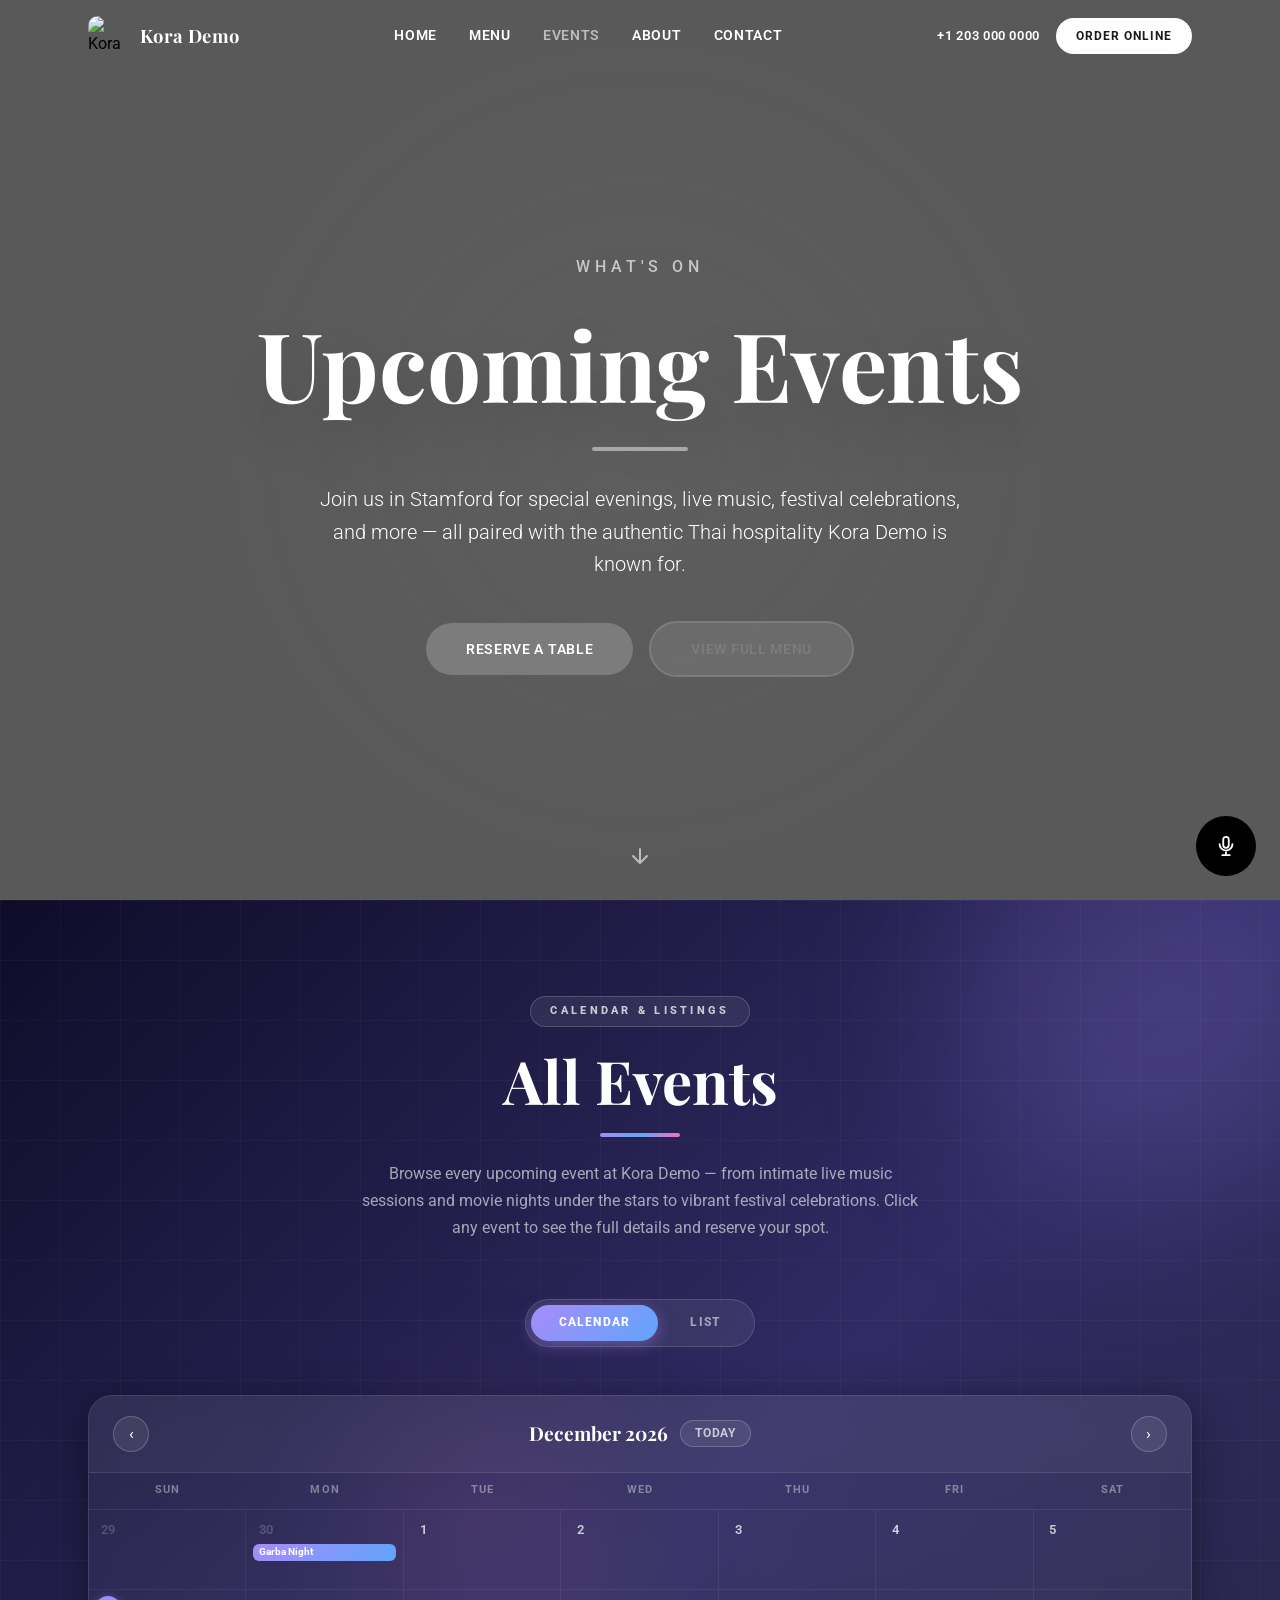
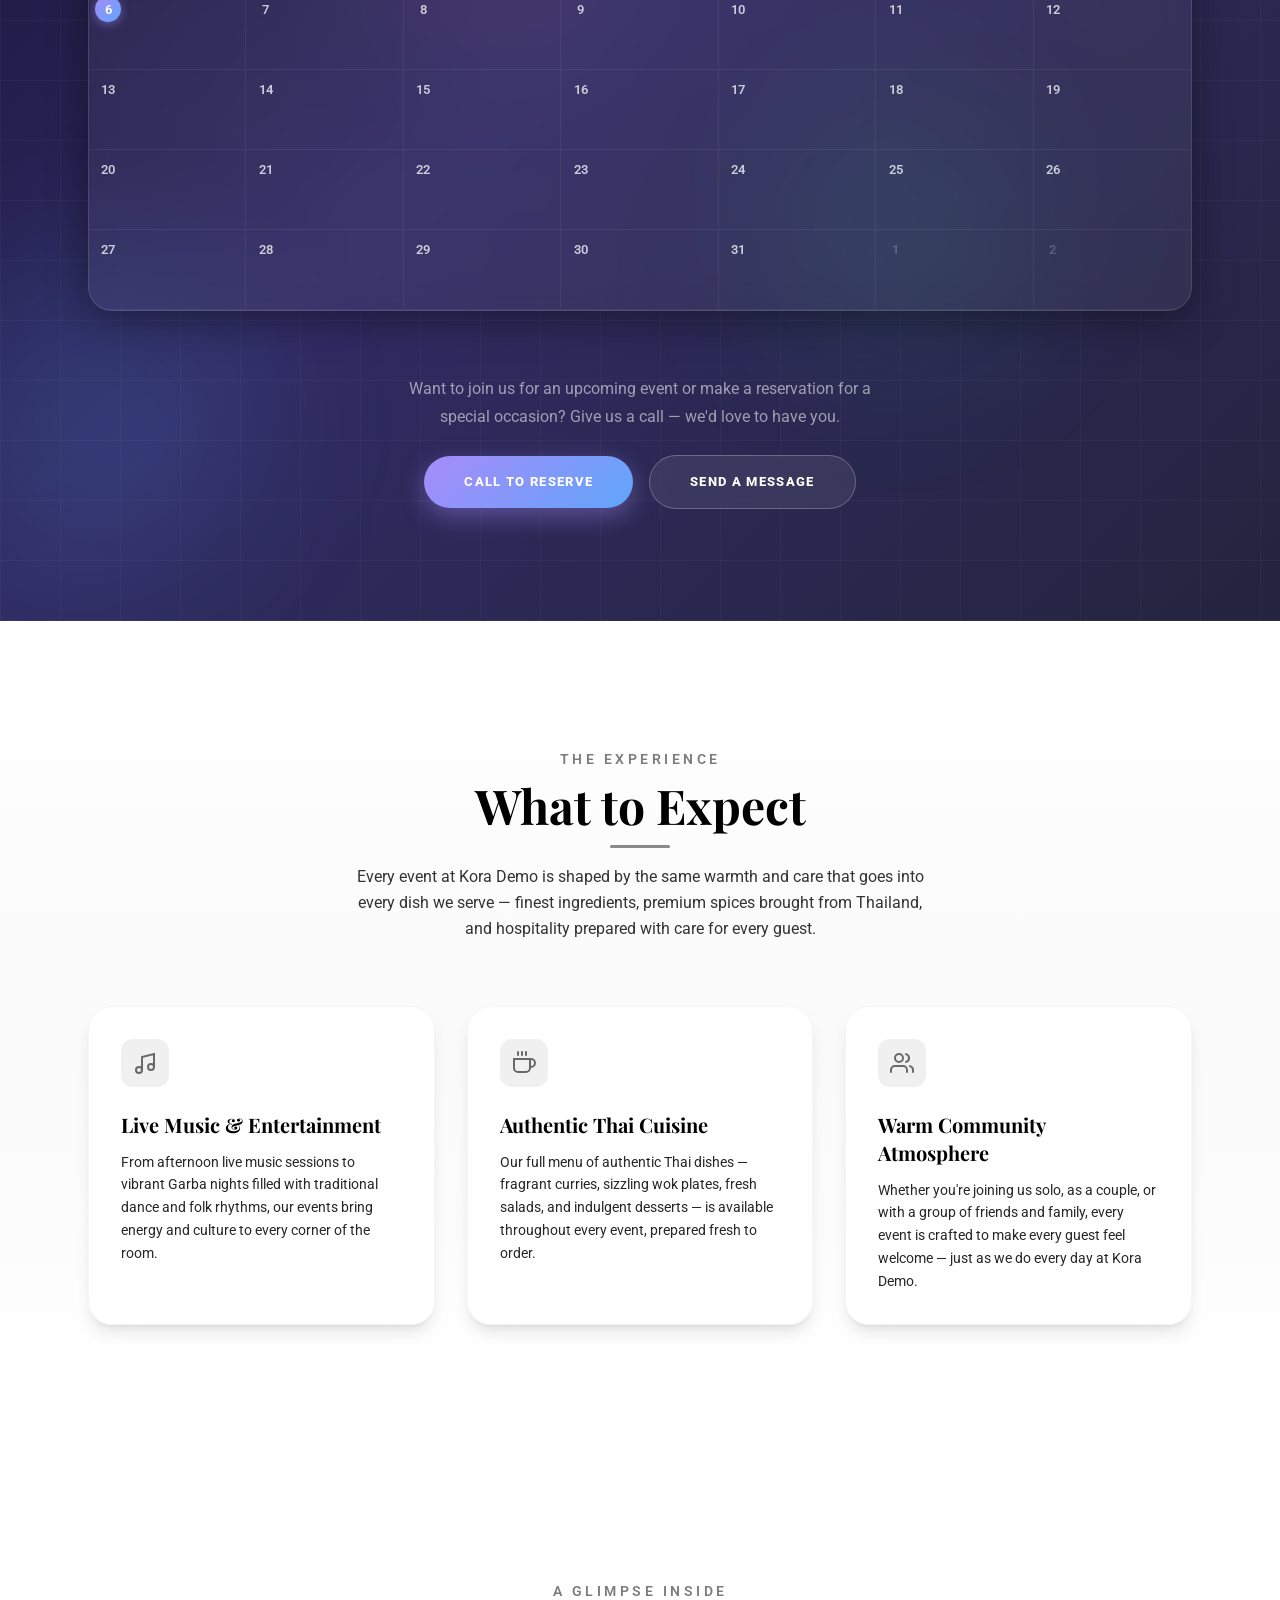
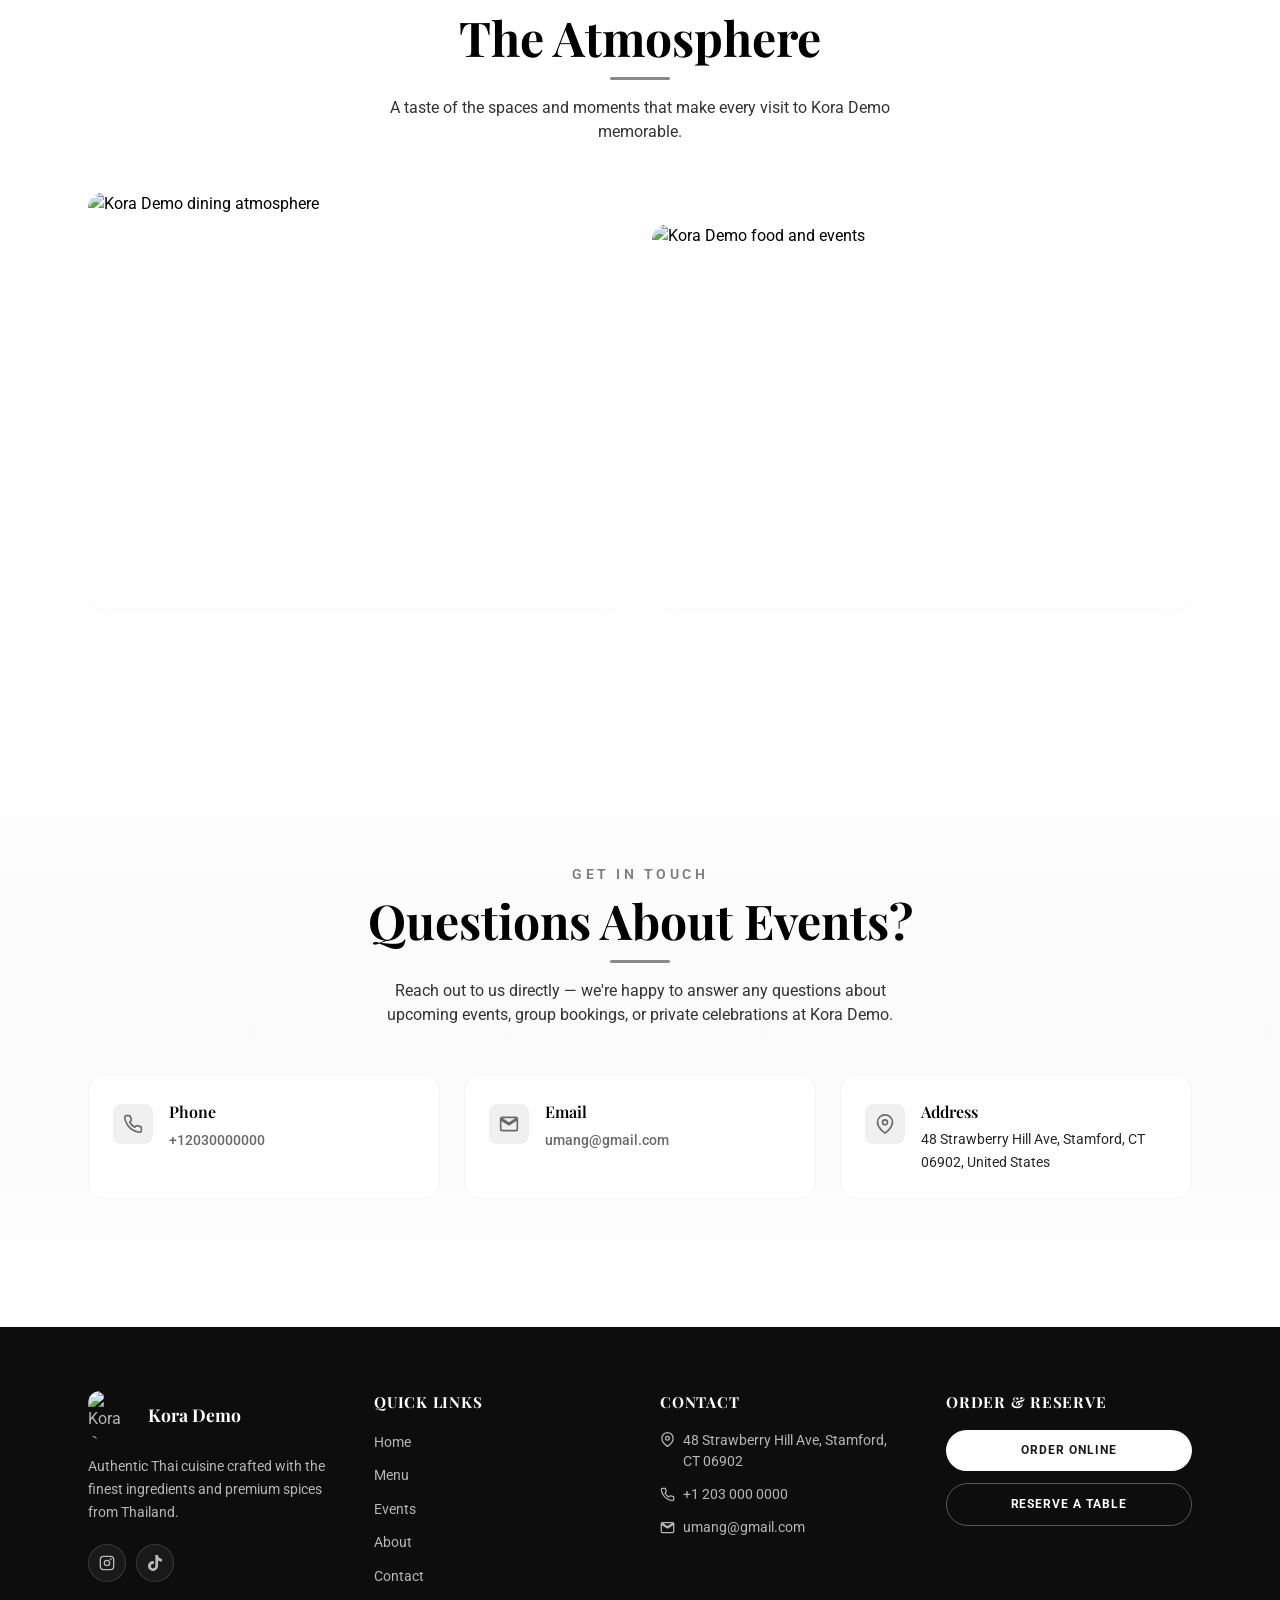
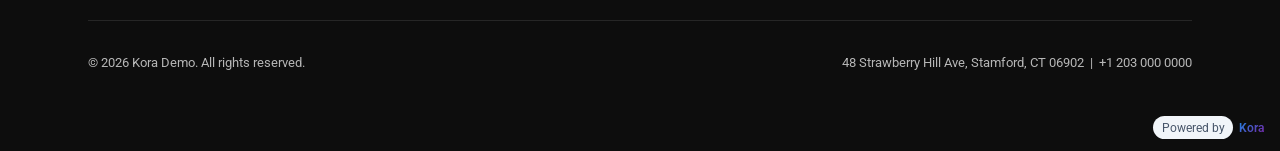
==== events.html @ 2bf92580 "manual: restore site to its original design (undo website-update test scenario)" ====
<!DOCTYPE html>

<html lang="en">
<head>
<!-- KORA_TRACKING_GTM_HEAD_START -->
<!-- Google Tag Manager -->
<script>(function(w,d,s,l,i){w[l]=w[l]||[];w[l].push({'gtm.start':
new Date().getTime(),event:'gtm.js'});var f=d.getElementsByTagName(s)[0],
j=d.createElement(s),dl=l!='dataLayer'?'&l='+l:'';j.async=true;j.src=
'https://www.googletagmanager.com/gtm.js?id='+i+dl;f.parentNode.insertBefore(j,f);
})(window,document,'script','dataLayer','GTM-MJQBHSQM');</script>
<!-- End Google Tag Manager -->
<!-- KORA_TRACKING_GTM_HEAD_END -->

<meta charset="utf-8"/>
<meta content="width=device-width, initial-scale=1.0" name="viewport"/>
<title>Events at Kora Demo – Thai Restaurant in Stamford, CT</title>
<meta content="See what's happening at Kora Demo in Stamford, CT. From special dinners to seasonal celebrations, find upcoming events and reserve your spot today." name="description"/>
<meta content="Kora Demo" name="author"/>
<!-- Open Graph -->
<meta content="Events at Kora Demo – Thai Restaurant in Stamford, CT" property="og:title"/>
<meta content="See what's happening at Kora Demo in Stamford, CT. From special dinners to seasonal celebrations, find upcoming events and reserve your spot today." property="og:description"/>
<meta content="website" property="og:type"/>
<meta content="https://korademo.com/events" property="og:url"/>
<meta content="Kora Demo" property="og:site_name"/>
<meta content="https://quseprdus1.blob.core.windows.net/kora-business-images/social-media/afaa6855-dc8b-4284-a459-9c753c8fd451/medialibrary/1781674810_rbpnce.jpg" property="og:image"/>
<meta content="Kora Demo logo" property="og:image:alt"/>
<!-- Twitter Card -->
<meta content="summary_large_image" name="twitter:card"/>
<meta content="Events at Kora Demo – Thai Restaurant in Stamford, CT" name="twitter:title"/>
<meta content="See what's happening at Kora Demo in Stamford, CT. From special dinners to seasonal celebrations, find upcoming events and reserve your spot today." name="twitter:description"/>
<meta content="https://quseprdus1.blob.core.windows.net/kora-business-images/social-media/afaa6855-dc8b-4284-a459-9c753c8fd451/medialibrary/1781674810_rbpnce.jpg" name="twitter:image"/>
<!-- Favicon -->
<link href="https://quseprdus1.blob.core.windows.net/kora-business-images/social-media/afaa6855-dc8b-4284-a459-9c753c8fd451/medialibrary/1781674810_rbpnce.jpg" rel="icon" type="image/png"/>
<link href="https://quseprdus1.blob.core.windows.net/kora-business-images/social-media/afaa6855-dc8b-4284-a459-9c753c8fd451/medialibrary/1781674810_rbpnce.jpg" rel="shortcut icon" type="image/png"/>
<link href="https://quseprdus1.blob.core.windows.net/kora-business-images/social-media/afaa6855-dc8b-4284-a459-9c753c8fd451/medialibrary/1781674810_rbpnce.jpg" rel="apple-touch-icon"/>
<!-- Canonical -->
<link href="https://korademo.com/events" rel="canonical"/>
<!-- Hero image preload -->
<link as="image" href="https://quseprdus1.blob.core.windows.net/kora-business-images/user-media/afaa6855-dc8b-4284-a459-9c753c8fd451/de8c94d8-887e-4625-825f-ec262dbc28df/1778595086_i97ah0.webp" rel="preload"/>
<!-- JSON-LD Structured Data -->
<script type="application/ld+json">{
  "@context": "https://schema.org",
  "@type": "ItemList",
  "name": "Upcoming Events at Kora Demo",
  "description": "Special dinners, seasonal celebrations, live music, and more at Kora Demo in Stamford, CT.",
  "url": "https://korademo.com/events",
  "about": {
    "@id": "https://korademo.com/events"
  },
  "itemListElement": [
    {
      "@type": "ListItem",
      "position": 1,
      "item": {
        "@type": "Event",
        "name": "Live Music at Kora Demo",
        "description": "Enjoy an afternoon of live music at Kora Demo. Relax and unwind with great tunes in a vibrant atmosphere.",
        "startDate": "2026-04-14T14:30:00+00:00",
        "location": {
          "@type": "Place",
          "name": "Max Downtown",
          "address": {
            "@type": "PostalAddress",
            "addressLocality": "Stamford",
            "addressRegion": "CT"
          }
        },
        "organizer": {
          "@id": "https://korademo.com/events"
        }
      }
    },
    {
      "@type": "ListItem",
      "position": 2,
      "item": {
        "@type": "Event",
        "name": "Garba Night",
        "description": "Join us for an unforgettable Garba Night at Gift City — a vibrant festival celebration open to everyone, full of energy, color, and joy.",
        "startDate": "2026-11-30T17:30:00+00:00",
        "location": {
          "@type": "Place",
          "name": "Gift City"
        },
        "organizer": {
          "@id": "https://korademo.com/events"
        }
      }
    },
    {
      "@type": "ListItem",
      "position": 3,
      "item": {
        "@type": "Event",
        "name": "Kora's Outdoor Movie Night: An Odyssey Screening",
        "description": "Join us for an enchanting evening under the stars with a special screening of 'Odyssey'. Savor authentic Thai cuisine from our full menu while you enjoy the film on our patio.",
        "startDate": "2026-07-24T17:00:00+00:00",
        "location": {
          "@type": "Place",
          "name": "Stamford, CT"
        },
        "organizer": {
          "@id": "https://korademo.com/events"
        }
      }
    },
    {
      "@type": "ListItem",
      "position": 4,
      "item": {
        "@type": "Event",
        "name": "Live Garba Night at Kora",
        "description": "Join us for an unforgettable evening of vibrant music and traditional Garba dance. Experience the festive energy right here in Stamford, brought to you with the warm hospitality of Kora.",
        "startDate": "2026-07-25T16:30:00+00:00",
        "location": {
          "@type": "Place",
          "name": "Connecticut"
        },
        "organizer": {
          "@id": "https://korademo.com/events"
        }
      }
    }
  ]
}</script>
<!-- Stylesheets -->
<link href="assets/styles.css" rel="stylesheet"/>
<link href="assets/kora-voice/voice-widget.css" rel="stylesheet"/>
<!-- Scripts -->
<script>
window.KORA_CONFIG = {
  businessId: "afaa6855-dc8b-4284-a459-9c753c8fd451",
  apiBaseUrl: "https://kora-agent.grubtok.com",
  recaptchaSiteKey: "6LcsdJYsAAAAAAur-h7cYlZuGJTmijNHmOi5kFH7",
  features: {
    voice: {
      enabled: true,
      provider: "xai"
    }
  }
};
</script>
<link href="assets/kora-voice/voice-widget.css" rel="stylesheet"/>
<script>
window.KORA_CONFIG = window.KORA_CONFIG || {};
window.KORA_CONFIG.apiBaseUrl = "https://kora-agent.grubtok.com";
window.KORA_CONFIG.features = window.KORA_CONFIG.features || {};
window.KORA_CONFIG.features.voice = window.KORA_CONFIG.features.voice || {};
window.KORA_CONFIG.features.voice.enabled = true;
window.KORA_CONFIG.features.voice.provider = "xai";
</script>
<!-- KORA_GOOGLE_FONTS_START -->
<link rel="preconnect" href="https://fonts.googleapis.com">
<link rel="preconnect" href="https://fonts.gstatic.com" crossorigin>
<link rel="preload" as="style" href="https://fonts.googleapis.com/css2?family=Playfair+Display:wght@400;600;700&amp;family=Roboto:wght@400;600;700&amp;display=swap" onload="this.onload=null;this.rel='stylesheet'">
<noscript><link rel="stylesheet" href="https://fonts.googleapis.com/css2?family=Playfair+Display:wght@400;600;700&amp;family=Roboto:wght@400;600;700&amp;display=swap"></noscript>
<!-- KORA_GOOGLE_FONTS_END -->
<link href="assets/kora-voice/voice-widget.css" rel="stylesheet"/>
</head>
<body>
<!-- KORA_TRACKING_GTM_BODY_START -->
<!-- Google Tag Manager (noscript) -->
<noscript><iframe src="https://www.googletagmanager.com/ns.html?id=GTM-MJQBHSQM"
height="0" width="0" style="display:none;visibility:hidden"></iframe></noscript>
<!-- End Google Tag Manager (noscript) -->
<!-- KORA_TRACKING_GTM_BODY_END -->

<div id="site-header"></div>
<div class="antialiased">
<!-- ========== PAGE HERO ========== -->
<section class="relative min-h-[100vh] flex items-center justify-center text-center text-white overflow-hidden" id="top">
<div class="absolute inset-0 z-0">
<img alt="Events at Kora Demo" class="hero-bg absolute inset-0 w-full h-full object-cover ken-burns" decoding="async" fetchpriority="high" height="1280" id="heroImg" loading="eager" src="https://quseprdus1.blob.core.windows.net/kora-business-images/user-media/afaa6855-dc8b-4284-a459-9c753c8fd451/de8c94d8-887e-4625-825f-ec262dbc28df/1778595086_i97ah0.webp" width="1920"/>
</div>
<div class="hero-overlay absolute inset-0 z-[1]"></div>
<div class="hero-glow absolute inset-0 z-[1] opacity-30"></div>
<!-- Floating decorative elements -->
<div class="deco-circle w-96 h-96 -top-48 -right-48 opacity-20 float-particle"></div>
<div class="deco-circle w-64 h-64 -bottom-32 -left-32 opacity-15 float-particle"></div>
<div class="deco-circle w-48 h-48 top-1/3 right-1/4 opacity-10 float-particle"></div>
<div class="relative z-10 container mx-auto px-6 md:px-12 max-w-4xl pt-24 pb-16">
<div class="reveal">
<p class="text-brand-300 text-sm md:text-base font-medium tracking-[0.3em] uppercase mb-6">What's On</p>
</div>
<h1 class="reveal reveal-delay-150 font-display text-6xl md:text-8xl font-bold drop-shadow-2xl mb-6 leading-tight">
  Upcoming Events
</h1>
<div class="reveal reveal-delay-250 w-24 h-1 bg-brand-400 mx-auto mb-8 rounded-full"></div>
<p class="reveal reveal-delay-350 text-lg md:text-xl opacity-90 max-w-2xl mx-auto leading-relaxed font-light mb-10">
  Join us in Stamford for special evenings, live music, festival celebrations, and more — all paired with the authentic Thai hospitality Kora Demo is known for.
</p>
<div class="reveal reveal-delay-500 flex flex-col sm:flex-row items-center justify-center gap-4">
<a class="btn-primary px-10 py-4 rounded-full text-sm font-semibold uppercase tracking-wider pulse-cta" href="tel:+12030000000">
<span>Reserve a Table</span>
</a>
<a class="btn-outline px-10 py-4 rounded-full text-sm font-semibold uppercase tracking-wider bg-white/10 backdrop-blur-sm border-white/40 text-white hover:bg-white hover:text-brand-800 hover:border-white" href="menu.html">
<span>View Full Menu</span>
</a>
</div>
</div>
<div class="absolute bottom-8 left-1/2 -translate-x-1/2 z-10 animate-bounce">
<svg class="opacity-60" fill="none" height="24" stroke="white" stroke-linecap="round" stroke-width="2" viewbox="0 0 24 24" width="24">
<path d="M12 5v14M5 12l7 7 7-7"></path>
</svg>
</div>
</section>
<!-- ========== EVENTS MAIN SECTION ========== -->
<section class="relative overflow-hidden" id="events" style="background: linear-gradient(135deg, #0f0c29 0%, #302b63 50%, #24243e 100%); padding: 6rem 0 7rem;">
<!-- Animated floating orbs -->
<div class="evt-orb evt-orb-1"></div>
<div class="evt-orb evt-orb-2"></div>
<div class="evt-orb evt-orb-3"></div>
<div class="evt-orb evt-orb-4"></div>
<!-- Subtle grid overlay -->
<div style="position:absolute;inset:0;background-image:linear-gradient(rgba(255,255,255,0.03) 1px,transparent 1px),linear-gradient(90deg,rgba(255,255,255,0.03) 1px,transparent 1px);background-size:60px 60px;pointer-events:none;z-index:0;"></div>
<div class="container mx-auto px-6 max-w-6xl relative" style="z-index:2;">
<div class="text-center mb-14 reveal">
<span style="display:inline-block;background:rgba(255,255,255,0.08);border:1px solid rgba(255,255,255,0.18);color:rgba(255,255,255,0.75);font-size:0.68rem;font-weight:800;letter-spacing:0.3em;text-transform:uppercase;padding:0.4rem 1.2rem;border-radius:999px;margin-bottom:1.25rem;backdrop-filter:blur(8px);">Calendar &amp; Listings</span>
<h2 class="font-display text-4xl md:text-6xl font-bold text-white mb-5" style="line-height:1.1;">All Events</h2>
<!-- Vibrant gradient underline accent -->
<div style="width:80px;height:4px;background:linear-gradient(90deg,#a78bfa,#60a5fa,#f472b6);border-radius:999px;margin:0 auto 1.5rem;"></div>
<p style="color:rgba(255,255,255,0.6);max-width:560px;margin:0 auto;line-height:1.75;font-size:0.97rem;">Browse every upcoming event at Kora Demo — from intimate live music sessions and movie nights under the stars to vibrant festival celebrations. Click any event to see the full details and reserve your spot.</p>
</div>
<!-- View Toggle -->
<div class="flex justify-center mb-12 reveal">
<div style="display:inline-flex;background:rgba(255,255,255,0.07);border:1px solid rgba(255,255,255,0.14);border-radius:999px;padding:5px;gap:4px;backdrop-filter:blur(12px);">
<button id="evtCalBtn" onclick="evtShowView('calendar')" style="padding:0.55rem 1.75rem;border-radius:999px;border:none;font-size:0.78rem;font-weight:800;letter-spacing:0.1em;text-transform:uppercase;cursor:pointer;background:linear-gradient(135deg,#a78bfa,#60a5fa);color:#fff;transition:all 0.3s;box-shadow:0 4px 16px rgba(167,139,250,0.4);">Calendar</button>
<button id="evtListBtn" onclick="evtShowView('list')" style="padding:0.55rem 1.75rem;border-radius:999px;border:none;font-size:0.78rem;font-weight:800;letter-spacing:0.1em;text-transform:uppercase;cursor:pointer;background:transparent;color:rgba(255,255,255,0.55);transition:all 0.3s;">List</button>
</div>
</div>
<!-- Calendar View -->
<div class="reveal" id="evtCalendarView">
<div style="background:rgba(255,255,255,0.05);border:1px solid rgba(255,255,255,0.12);border-radius:24px;overflow:hidden;box-shadow:0 8px 40px rgba(0,0,0,0.4);backdrop-filter:blur(12px);">
<!-- Calendar Header -->
<div style="display:flex;align-items:center;justify-content:space-between;padding:1.25rem 1.5rem;border-bottom:1px solid rgba(255,255,255,0.1);background:rgba(255,255,255,0.04);">
<button onclick="evtCalPrev()" onmouseout="this.style.background='rgba(255,255,255,0.08)'" onmouseover="this.style.background='rgba(255,255,255,0.15)'" style="width:36px;height:36px;border-radius:50%;border:1px solid rgba(255,255,255,0.2);background:rgba(255,255,255,0.08);cursor:pointer;display:flex;align-items:center;justify-content:center;font-size:1rem;color:#fff;transition:all 0.2s;">‹</button>
<div style="display:flex;align-items:center;gap:0.75rem;">
<span id="evtCalMonthLabel" style="font-family:'Playfair Display',serif;font-size:1.2rem;font-weight:700;color:#fff;"></span>
<button onclick="evtCalToday()" onmouseout="this.style.background='rgba(255,255,255,0.08)'" onmouseover="this.style.background='rgba(255,255,255,0.15)'" style="padding:0.25rem 0.85rem;border-radius:999px;border:1px solid rgba(255,255,255,0.2);background:rgba(255,255,255,0.08);font-size:0.72rem;font-weight:700;letter-spacing:0.08em;text-transform:uppercase;cursor:pointer;color:rgba(255,255,255,0.7);transition:all 0.2s;">Today</button>
</div>
<button onclick="evtCalNext()" onmouseout="this.style.background='rgba(255,255,255,0.08)'" onmouseover="this.style.background='rgba(255,255,255,0.15)'" style="width:36px;height:36px;border-radius:50%;border:1px solid rgba(255,255,255,0.2);background:rgba(255,255,255,0.08);cursor:pointer;display:flex;align-items:center;justify-content:center;font-size:1rem;color:#fff;transition:all 0.2s;">›</button>
</div>
<!-- Day headers -->
<div style="display:grid;grid-template-columns:repeat(7,1fr);border-bottom:1px solid rgba(255,255,255,0.08);">
<div style="text-align:center;padding:0.6rem 0;font-size:0.7rem;font-weight:700;letter-spacing:0.1em;text-transform:uppercase;color:rgba(255,255,255,0.4);">Sun</div>
<div style="text-align:center;padding:0.6rem 0;font-size:0.7rem;font-weight:700;letter-spacing:0.1em;text-transform:uppercase;color:rgba(255,255,255,0.4);">Mon</div>
<div style="text-align:center;padding:0.6rem 0;font-size:0.7rem;font-weight:700;letter-spacing:0.1em;text-transform:uppercase;color:rgba(255,255,255,0.4);">Tue</div>
<div style="text-align:center;padding:0.6rem 0;font-size:0.7rem;font-weight:700;letter-spacing:0.1em;text-transform:uppercase;color:rgba(255,255,255,0.4);">Wed</div>
<div style="text-align:center;padding:0.6rem 0;font-size:0.7rem;font-weight:700;letter-spacing:0.1em;text-transform:uppercase;color:rgba(255,255,255,0.4);">Thu</div>
<div style="text-align:center;padding:0.6rem 0;font-size:0.7rem;font-weight:700;letter-spacing:0.1em;text-transform:uppercase;color:rgba(255,255,255,0.4);">Fri</div>
<div style="text-align:center;padding:0.6rem 0;font-size:0.7rem;font-weight:700;letter-spacing:0.1em;text-transform:uppercase;color:rgba(255,255,255,0.4);">Sat</div>
</div>
<!-- Calendar Grid -->
<div id="evtCalGrid" style="display:grid;grid-template-columns:repeat(7,1fr);"></div>
</div>
</div>
<!-- List View -->
<div id="evtListView" style="display:none;">
<div class="grid md:grid-cols-2 gap-6 stagger-children" id="evtListContainer"></div>
</div>
<!-- CTA after events -->
<div class="text-center mt-16 reveal">
<p style="color:rgba(255,255,255,0.55);margin-bottom:1.5rem;max-width:480px;margin-left:auto;margin-right:auto;line-height:1.75;">Want to join us for an upcoming event or make a reservation for a special occasion? Give us a call — we'd love to have you.</p>
<div class="flex flex-col sm:flex-row items-center justify-center gap-4">
<a href="tel:+12030000000" onmouseout="this.style.transform='';this.style.boxShadow='0 8px 24px rgba(167,139,250,0.4)';" onmouseover="this.style.transform='translateY(-3px)';this.style.boxShadow='0 14px 32px rgba(167,139,250,0.55)';" style="display:inline-flex;align-items:center;justify-content:center;padding:1rem 2.5rem;border-radius:999px;background:linear-gradient(135deg,#a78bfa,#60a5fa);color:#fff;font-size:0.82rem;font-weight:800;letter-spacing:0.1em;text-transform:uppercase;text-decoration:none;box-shadow:0 8px 24px rgba(167,139,250,0.4);transition:transform 0.2s,box-shadow 0.2s;">
<span>Call to Reserve</span>
</a>
<a href="index.html#contact" onmouseout="this.style.background='rgba(255,255,255,0.08)';this.style.borderColor='rgba(255,255,255,0.25)';" onmouseover="this.style.background='rgba(255,255,255,0.15)';this.style.borderColor='rgba(255,255,255,0.4)';" style="display:inline-flex;align-items:center;justify-content:center;padding:1rem 2.5rem;border-radius:999px;background:rgba(255,255,255,0.08);border:1px solid rgba(255,255,255,0.25);color:#fff;font-size:0.82rem;font-weight:800;letter-spacing:0.1em;text-transform:uppercase;text-decoration:none;backdrop-filter:blur(8px);transition:background 0.2s,border-color 0.2s;">
<span>Send a Message</span>
</a>
</div>
</div>
</div>
</section>
<!-- ========== EVENT DETAIL MODAL ========== -->
<div id="evtModal" onclick="if(event.target===this)evtCloseModal()"></div>
<!-- ========== WHAT TO EXPECT SECTION ========== -->
<section class="py-24 md:py-32 section-bg-alt relative overflow-hidden">
<div class="container mx-auto px-6 max-w-6xl">
<div class="text-center mb-16 reveal">
<p class="text-brand-600 text-sm font-semibold tracking-[0.25em] uppercase mb-3">The Experience</p>
<h2 class="font-display text-4xl md:text-5xl font-bold text-ink-900 mb-4">What to Expect</h2>
<div class="section-divider mx-auto"></div>
<p class="text-ink-500 mt-4 max-w-xl mx-auto leading-relaxed">Every event at Kora Demo is shaped by the same warmth and care that goes into every dish we serve — finest ingredients, premium spices brought from Thailand, and hospitality prepared with care for every guest.</p>
</div>
<div class="grid md:grid-cols-3 gap-8 stagger-children">
<div class="glass-card rounded-3xl p-8 shadow-lg reveal-scale">
<div class="w-12 h-12 bg-brand-100 rounded-xl flex items-center justify-center text-brand-700 mb-6">
<svg fill="none" height="24" stroke="currentColor" stroke-linecap="round" stroke-width="2" viewbox="0 0 24 24" width="24">
<path d="M9 19V6l12-3v13"></path>
<circle cx="6" cy="19" r="3"></circle>
<circle cx="18" cy="16" r="3"></circle>
</svg>
</div>
<h3 class="font-display text-xl font-bold text-ink-900 mb-3">Live Music &amp; Entertainment</h3>
<p class="text-ink-600 leading-relaxed text-sm">From afternoon live music sessions to vibrant Garba nights filled with traditional dance and folk rhythms, our events bring energy and culture to every corner of the room.</p>
</div>
<div class="glass-card rounded-3xl p-8 shadow-lg reveal-scale">
<div class="w-12 h-12 bg-brand-100 rounded-xl flex items-center justify-center text-brand-700 mb-6">
<svg fill="none" height="24" stroke="currentColor" stroke-linecap="round" stroke-width="2" viewbox="0 0 24 24" width="24">
<path d="M18 8h1a4 4 0 0 1 0 8h-1"></path>
<path d="M2 8h16v9a4 4 0 0 1-4 4H6a4 4 0 0 1-4-4V8z"></path>
<line x1="6" x2="6" y1="1" y2="4"></line>
<line x1="10" x2="10" y1="1" y2="4"></line>
<line x1="14" x2="14" y1="1" y2="4"></line>
</svg>
</div>
<h3 class="font-display text-xl font-bold text-ink-900 mb-3">Authentic Thai Cuisine</h3>
<p class="text-ink-600 leading-relaxed text-sm">Our full menu of authentic Thai dishes — fragrant curries, sizzling wok plates, fresh salads, and indulgent desserts — is available throughout every event, prepared fresh to order.</p>
</div>
<div class="glass-card rounded-3xl p-8 shadow-lg reveal-scale">
<div class="w-12 h-12 bg-brand-100 rounded-xl flex items-center justify-center text-brand-700 mb-6">
<svg fill="none" height="24" stroke="currentColor" stroke-linecap="round" stroke-width="2" viewbox="0 0 24 24" width="24">
<path d="M17 21v-2a4 4 0 0 0-4-4H5a4 4 0 0 0-4 4v2"></path>
<circle cx="9" cy="7" r="4"></circle>
<path d="M23 21v-2a4 4 0 0 0-3-3.87"></path>
<path d="M16 3.13a4 4 0 0 1 0 7.75"></path>
</svg>
</div>
<h3 class="font-display text-xl font-bold text-ink-900 mb-3">Warm Community Atmosphere</h3>
<p class="text-ink-600 leading-relaxed text-sm">Whether you're joining us solo, as a couple, or with a group of friends and family, every event is crafted to make every guest feel welcome — just as we do every day at Kora Demo.</p>
</div>
</div>
</div>
</section>
<!-- ========== GALLERY TEASER ========== -->
<section class="py-24 md:py-32 bg-white relative overflow-hidden">
<div class="deco-circle w-[300px] h-[300px] -bottom-40 -right-40 opacity-20"></div>
<div class="container mx-auto px-6 max-w-6xl relative z-10">
<div class="text-center mb-12 reveal">
<p class="text-brand-600 text-sm font-semibold tracking-[0.25em] uppercase mb-3">A Glimpse Inside</p>
<h2 class="font-display text-4xl md:text-5xl font-bold text-ink-900 mb-4">The Atmosphere</h2>
<div class="section-divider mx-auto"></div>
<p class="text-ink-500 mt-4 max-w-lg mx-auto">A taste of the spaces and moments that make every visit to Kora Demo memorable.</p>
</div>
<div class="grid grid-cols-2 md:grid-cols-2 gap-4 md:gap-6 stagger-children">
<div class="img-overlay rounded-2xl overflow-hidden shadow-lg shadow-warm-200/30">
<img alt="Kora Demo dining atmosphere" class="gallery-img w-full h-64 md:h-96 object-cover" height="384" loading="lazy" src="https://quseprdus1.blob.core.windows.net/kora-business-images/user-media/afaa6855-dc8b-4284-a459-9c753c8fd451/ff96a28a-1959-4f54-b66e-fd4184809a26/1784286049_bni5mt.jpg" width="600"/>
</div>
<div class="img-overlay rounded-2xl overflow-hidden shadow-lg shadow-warm-200/30 md:mt-8">
<img alt="Kora Demo food and events" class="gallery-img w-full h-64 md:h-96 object-cover" height="384" loading="lazy" src="https://quseprdus1.blob.core.windows.net/kora-business-images/generated/afaa6855-dc8b-4284-a459-9c753c8fd451/instagram_1784210774_355f8603_0.jpg" width="600"/>
</div>
</div>
</div>
</section>
<!-- ========== CONTACT STRIP ========== -->
<section class="py-24 md:py-32 section-bg-alt relative" id="contact-strip">
<div class="container mx-auto px-6 max-w-6xl">
<div class="text-center mb-12 reveal">
<p class="text-brand-600 text-sm font-semibold tracking-[0.25em] uppercase mb-3">Get in Touch</p>
<h2 class="font-display text-4xl md:text-5xl font-bold text-ink-900 mb-4">Questions About Events?</h2>
<div class="section-divider mx-auto"></div>
<p class="text-ink-500 mt-4 max-w-lg mx-auto">Reach out to us directly — we're happy to answer any questions about upcoming events, group bookings, or private celebrations at Kora Demo.</p>
</div>
<div class="grid md:grid-cols-3 gap-6 stagger-children">
<div class="glass-card rounded-2xl p-6 reveal-scale">
<div class="flex items-start gap-4">
<div class="w-10 h-10 bg-brand-100 rounded-lg flex items-center justify-center text-brand-700 flex-shrink-0 mt-1">
<svg fill="none" height="20" stroke="currentColor" stroke-width="2" viewbox="0 0 24 24" width="20">
<path d="M22 16.92v3a2 2 0 0 1-2.18 2 19.79 19.79 0 0 1-8.63-3.07 19.5 19.5 0 0 1-6-6 19.79 19.79 0 0 1-3.07-8.67A2 2 0 0 1 4.11 2h3a2 2 0 0 1 2 1.72 12.84 12.84 0 0 0 .7 2.81 2 2 0 0 1-.45 2.11L8.09 9.91a16 16 0 0 0 6 6l1.27-1.27a2 2 0 0 1 2.11-.45 12.84 12.84 0 0 0 2.81.7A2 2 0 0 1 22 16.92z"></path>
</svg>
</div>
<div>
<h4 class="font-semibold text-ink-900 mb-1">Phone</h4>
<a class="text-brand-700 font-medium hover:text-brand-800 transition-colors text-sm" href="tel:+12030000000">+12030000000</a>
</div>
</div>
</div>
<div class="glass-card rounded-2xl p-6 reveal-scale">
<div class="flex items-start gap-4">
<div class="w-10 h-10 bg-brand-100 rounded-lg flex items-center justify-center text-brand-700 flex-shrink-0 mt-1">
<svg fill="none" height="20" stroke="currentColor" stroke-width="2" viewbox="0 0 24 24" width="20">
<path d="M20 4H4c-1.1 0-2 .9-2 2v12c0 1.1.9 2 2 2h16c1.1 0 2-.9 2-2V6c0-1.1-.9-2-2-2zm0 4l-8 5-8-5V6l8 5 8-5v2z"></path>
</svg>
</div>
<div>
<h4 class="font-semibold text-ink-900 mb-1">Email</h4>
<a class="text-brand-700 font-medium hover:text-brand-800 transition-colors text-sm" href="mailto:umang@gmail.com">umang@gmail.com</a>
</div>
</div>
</div>
<div class="glass-card rounded-2xl p-6 reveal-scale">
<div class="flex items-start gap-4">
<div class="w-10 h-10 bg-brand-100 rounded-lg flex items-center justify-center text-brand-700 flex-shrink-0 mt-1">
<svg fill="none" height="20" stroke="currentColor" stroke-width="2" viewbox="0 0 24 24" width="20">
<path d="M21 10c0 7-9 13-9 13s-9-6-9-13a9 9 0 0 1 18 0z"></path>
<circle cx="12" cy="10" r="3"></circle>
</svg>
</div>
<div>
<h4 class="font-semibold text-ink-900 mb-1">Address</h4>
<p class="text-ink-600 text-sm leading-relaxed">48 Strawberry Hill Ave, Stamford, CT 06902, United States</p>
</div>
</div>
</div>
</div>
</div>
</section>
<div id="site-footer"></div>
</div><!-- end .antialiased wrapper -->
<style>
  /* ── Floating orbs ── */
  .evt-orb {
    position: absolute;
    border-radius: 50%;
    filter: blur(80px);
    pointer-events: none;
    animation: evtOrbFloat 8s ease-in-out infinite;
    z-index: 1;
  }
  .evt-orb-1 { width: 400px; height: 400px; background: rgba(167,139,250,0.18); top: -100px; right: -80px; animation-delay: 0s; }
  .evt-orb-2 { width: 300px; height: 300px; background: rgba(96,165,250,0.15); bottom: 50px; left: -60px; animation-delay: -3s; }
  .evt-orb-3 { width: 200px; height: 200px; background: rgba(244,114,182,0.12); top: 40%; left: 30%; animation-delay: -5s; }
  .evt-orb-4 { width: 250px; height: 250px; background: rgba(52,211,153,0.1); bottom: 20%; right: 20%; animation-delay: -2s; }
  @keyframes evtOrbFloat {
    0%, 100% { transform: translateY(0) scale(1); }
    33% { transform: translateY(-30px) scale(1.05); }
    66% { transform: translateY(20px) scale(0.97); }
  }

  /* ── Calendar styles ── */
  .evt-cal-cell {
    min-height: 80px;
    border-right: 1px solid rgba(255,255,255,0.06);
    border-bottom: 1px solid rgba(255,255,255,0.06);
    padding: 0.4rem;
    position: relative;
    cursor: default;
    background: transparent;
    transition: background 0.2s;
  }
  .evt-cal-cell:hover { background: rgba(255,255,255,0.04); }
  .evt-cal-cell:nth-child(7n) { border-right: none; }
  .evt-cal-cell.other-month .evt-day-num { color: rgba(255,255,255,0.2); }
  .evt-cal-cell.today .evt-day-num {
    background: linear-gradient(135deg,#a78bfa,#60a5fa); color: #fff;
    border-radius: 50%; width: 26px; height: 26px;
    display: flex; align-items: center; justify-content: center;
    box-shadow: 0 2px 10px rgba(167,139,250,0.5);
  }
  .evt-day-num { font-size: 0.8rem; font-weight: 600; color: rgba(255,255,255,0.75); width: 26px; height: 26px; display: flex; align-items: center; justify-content: center; }
  .evt-cal-event-pill {
    margin-top: 2px; padding: 2px 6px; border-radius: 6px;
    background: linear-gradient(135deg,#a78bfa,#60a5fa); color: #fff;
    font-size: 0.62rem; font-weight: 700; line-height: 1.3;
    cursor: pointer; overflow: hidden; white-space: nowrap; text-overflow: ellipsis;
    transition: opacity 0.2s;
  }
  .evt-cal-event-pill:hover { opacity: 0.8; }

  /* ── List card styles ── */
  .evt-list-card {
    position: relative;
    border-radius: 20px;
    overflow: hidden;
    cursor: pointer;
    transition: transform 0.32s cubic-bezier(0.16,1,0.3,1), box-shadow 0.32s cubic-bezier(0.16,1,0.3,1);
    box-shadow: 0 4px 16px rgba(0,0,0,0.07);
    display: flex;
    flex-direction: column;
  }
  .evt-list-card:hover {
    transform: translateY(-8px) scale(1.012);
    box-shadow: 0 24px 56px rgba(0,0,0,0.16);
  }
  .evt-list-card-accent {
    position: absolute;
    left: 0; top: 0; bottom: 0;
    width: 5px;
    border-radius: 20px 0 0 20px;
  }
  .evt-list-card-body {
    display: flex;
    align-items: center;
    gap: 1.25rem;
    padding: 1.5rem 1.5rem 1.5rem 1.75rem;
    flex: 1;
  }
  .evt-list-card-icon {
    width: 56px;
    height: 56px;
    border-radius: 16px;
    display: flex;
    align-items: center;
    justify-content: center;
    flex-shrink: 0;
    font-size: 1.6rem;
  }
  .evt-list-card-content {
    flex: 1;
    min-width: 0;
  }
  .evt-list-card-category {
    display: inline-flex;
    align-items: center;
    gap: 0.3rem;
    font-size: 0.62rem;
    font-weight: 800;
    letter-spacing: 0.14em;
    text-transform: uppercase;
    padding: 0.2rem 0.7rem;
    border-radius: 999px;
    margin-bottom: 0.5rem;
  }
  .evt-list-card-title {
    font-family: 'Playfair Display', serif;
    font-size: 1.15rem;
    font-weight: 800;
    line-height: 1.25;
    margin-bottom: 0.5rem;
    white-space: nowrap;
    overflow: hidden;
    text-overflow: ellipsis;
  }
  .evt-list-card-meta {
    display: flex;
    flex-wrap: wrap;
    gap: 0.6rem;
    align-items: center;
  }
  .evt-list-card-chip {
    display: inline-flex;
    align-items: center;
    gap: 0.35rem;
    font-size: 0.75rem;
    font-weight: 600;
    padding: 0.3rem 0.75rem;
    border-radius: 999px;
  }
  .evt-list-card-arrow {
    width: 40px;
    height: 40px;
    border-radius: 50%;
    display: flex;
    align-items: center;
    justify-content: center;
    flex-shrink: 0;
    transition: transform 0.2s;
  }
  .evt-list-card:hover .evt-list-card-arrow {
    transform: translateX(4px);
  }
  .evt-list-card-cta {
    display: none;
    align-items: center;
    justify-content: flex-end;
    padding: 0 1.5rem 1.25rem 1.75rem;
  }
  .evt-list-card-cta-btn {
    display: inline-flex;
    align-items: center;
    gap: 0.4rem;
    font-size: 0.72rem;
    font-weight: 800;
    letter-spacing: 0.1em;
    text-transform: uppercase;
    padding: 0.45rem 1.1rem;
    border-radius: 999px;
    border: none;
    cursor: pointer;
    transition: opacity 0.2s, transform 0.2s;
  }
  .evt-list-card-cta-btn:hover { opacity: 0.85; transform: scale(1.04); }

  /* ── Modal styles ── */
  #evtModal {
    display: none;
    position: fixed;
    inset: 0;
    z-index: 200;
    background: rgba(0,0,0,0.65);
    backdrop-filter: blur(6px);
    align-items: center;
    justify-content: center;
    padding: 1rem;
    animation: evtModalBgIn 0.25s ease;
    /* iOS Safari: prevent body scroll bleed-through */
    -webkit-overflow-scrolling: touch;
  }
  @keyframes evtModalBgIn {
    from { opacity: 0; }
    to { opacity: 1; }
  }
  .evt-modal-inner {
    background: #fff;
    border-radius: 24px;
    max-width: 600px;
    width: 100%;
    max-height: 92vh;
    overflow-y: auto;
    box-shadow: 0 32px 80px rgba(0,0,0,0.3);
    position: relative;
    animation: evtModalIn 0.3s cubic-bezier(0.16,1,0.3,1);
    scrollbar-width: thin;
  }
  @keyframes evtModalIn {
    from { opacity: 0; transform: scale(0.92) translateY(24px); }
    to { opacity: 1; transform: scale(1) translateY(0); }
  }
  .evt-modal-header {
    padding: 2.25rem 2rem 1.75rem;
    position: relative;
    border-radius: 24px 24px 0 0;
  }
  .evt-modal-close {
    position: absolute;
    top: 1rem;
    right: 1rem;
    width: 36px;
    height: 36px;
    border-radius: 50%;
    border: none;
    background: rgba(255,255,255,0.2);
    color: #fff;
    cursor: pointer;
    display: flex;
    align-items: center;
    justify-content: center;
    font-size: 1.1rem;
    transition: background 0.2s;
    backdrop-filter: blur(4px);
  }
  .evt-modal-close:hover { background: rgba(255,255,255,0.35); }
  .evt-modal-category-badge {
    display: inline-flex;
    align-items: center;
    gap: 0.3rem;
    font-size: 0.62rem;
    font-weight: 800;
    letter-spacing: 0.14em;
    text-transform: uppercase;
    padding: 0.25rem 0.8rem;
    border-radius: 999px;
    background: rgba(255,255,255,0.22);
    color: #fff;
    margin-bottom: 0.75rem;
    backdrop-filter: blur(4px);
  }
  .evt-modal-title {
    font-family: 'Playfair Display', serif;
    font-size: 1.65rem;
    font-weight: 800;
    color: #fff;
    line-height: 1.2;
    margin-bottom: 1.25rem;
    text-shadow: 0 2px 8px rgba(0,0,0,0.18);
  }
  .evt-modal-meta-row {
    display: flex;
    align-items: center;
    gap: 0.5rem;
    font-size: 0.82rem;
    font-weight: 600;
    color: rgba(255,255,255,0.92);
    margin-bottom: 0.5rem;
  }
  .evt-modal-meta-icon {
    width: 28px;
    height: 28px;
    border-radius: 8px;
    background: rgba(255,255,255,0.2);
    display: flex;
    align-items: center;
    justify-content: center;
    flex-shrink: 0;
    backdrop-filter: blur(4px);
  }
  .evt-modal-body {
    padding: 1.75rem 2rem 2rem;
  }
  .evt-modal-desc-label {
    font-size: 0.65rem;
    font-weight: 800;
    letter-spacing: 0.15em;
    text-transform: uppercase;
    color: #8a8a8a;
    margin-bottom: 0.75rem;
  }
  .evt-modal-desc {
    font-size: 0.92rem;
    color: #444;
    line-height: 1.75;
  }
  .evt-modal-cta {
    display: inline-flex;
    align-items: center;
    gap: 0.5rem;
    padding: 0.85rem 2rem;
    border-radius: 999px;
    border: none;
    font-size: 0.82rem;
    font-weight: 800;
    letter-spacing: 0.1em;
    text-transform: uppercase;
    cursor: pointer;
    text-decoration: none;
    transition: transform 0.2s, box-shadow 0.2s;
    margin-top: 1.5rem;
    color: #fff;
  }
  .evt-modal-cta:hover { transform: translateY(-2px); box-shadow: 0 12px 32px rgba(0,0,0,0.25); }

  @media (max-width: 640px) {
    .evt-cal-cell { min-height: 52px; }
    .evt-cal-event-pill { display: none; }
    .evt-cal-cell.has-event { background: rgba(167,139,250,0.15); cursor: pointer; }
    .evt-modal-inner { border-radius: 20px 20px 0 0; max-height: 95vh; }
    #evtModal { align-items: flex-end; padding: 0; }
    .evt-modal-title { font-size: 1.35rem; }
    .evt-list-card-title { white-space: normal; }
  }
</style>
<script>
(function() {
  var EVT_EVENTS = [
    {
      id: "0486760f-329c-4501-9306-4daaba173a7b",
      title: "Live Music at Kora Demo",
      short_description: "Enjoy an afternoon of live music at Kora Demo. Relax and unwind with great tunes in a vibrant atmosphere.",
      full_description: "Join us at Kora Demo for a special live music event. We're excited to host talented musicians who will fill the air with beautiful melodies.\n\nCome for the music, stay for the experience. It's the perfect way to spend your afternoon.\n\nWe look forward to seeing you there!",
      start_datetime: "2026-04-14T14:30:00+00:00",
      end_datetime: "",
      timezone: "",
      location_text: "Max Downtown",
      category: "live music",
      ticket_url: "",
      hero_image_url: ""
    },
    {
      id: "9fc33489-b845-453f-931f-41de96b05087",
      title: "Garba Night",
      short_description: "Join us for an unforgettable Garba Night at Gift City — a vibrant festival celebration open to everyone, full of energy, color, and joy.",
      full_description: "Kora Demo invites you to a spectacular Garba Night, a festive celebration that brings the community together for an evening of traditional dance, lively music, and pure cultural joy.\n\nSet against the vibrant backdrop of Gift City, this is a night where everyone is welcome — families, friends, couples, and solo guests alike. Come dressed in your finest festive attire and let the rhythm of Garba move you through the night.\n\nExpect a warm, welcoming atmosphere filled with the spirit of togetherness. Whether you are a seasoned Garba dancer or stepping onto the dance floor for the very first time, this celebration is crafted to make every guest feel at home.\n\nAs always, Kora Demo brings the same warmth and hospitality that defines our dining experience to every event we host. Come celebrate, connect, and create memories that last well beyond the night.\n\nMark your calendars for November 30, 2026, starting at 11:00 PM at Gift City. We look forward to celebrating with you.",
      start_datetime: "2026-11-30T17:30:00+00:00",
      end_datetime: "",
      timezone: "",
      location_text: "Gift City",
      category: "festival",
      ticket_url: "",
      hero_image_url: "https://quseprdus1.blob.core.windows.net/kora-business-images/user-media/afaa6855-dc8b-4284-a459-9c753c8fd451/0b8e8303-87c0-4895-ad63-61c214049730/1784701224_1th8po.jpg"
    },
    {
      id: "5b3bfecb-e471-4004-95d8-6731115dbeee",
      title: "Kora's Outdoor Movie Night: An Odyssey Screening",
      short_description: "Join us for an enchanting evening under the stars with a special screening of 'Odyssey'. Savor authentic Thai cuisine from our full menu while you enjoy the film on our patio.",
      full_description: "Experience an unforgettable summer evening at Kora as we transform our patio into a beautiful open-air cinema. We invite you and your loved ones to a special screening of the acclaimed film, 'Odyssey'.\n\nImmerse yourself in cinematic adventure while indulging in the authentic, vibrant flavors of Thailand. Our complete dinner, appetizer, and beverage menu will be available for you to enjoy throughout the evening, all prepared with the finest ingredients and our signature warm hospitality.\n\nSeating is first-come, first-served, so we encourage you to arrive a bit early to select your favorite spot and place your order before the film begins. We look forward to sharing this magical night of film and food with you.",
      start_datetime: "2026-07-24T17:00:00+00:00",
      end_datetime: "",
      timezone: "",
      location_text: "Stamford, CT",
      category: "Movie Screening",
      ticket_url: "",
      hero_image_url: ""
    },
    {
      id: "31ebb632-3577-4ffa-94fd-367ef211f8d1",
      title: "Live Garba Night at Kora",
      short_description: "Join us for an unforgettable evening of vibrant music and traditional Garba dance. Experience the festive energy right here in Stamford, brought to you with the warm hospitality of Kora.",
      full_description: "Immerse yourself in the joyous spirit of a traditional Garba festival at Kora! We're transforming our space for a special night dedicated to music, dance, and community. Get ready to move to the infectious rhythms of live folk music in a vibrant, celebratory atmosphere.\n\nWhether you're an experienced dancer or new to Garba, everyone is welcome to join in the fun. Our live band will guide you through the energetic beats, creating an authentic and exhilarating experience for all. It's the perfect opportunity to celebrate, meet new people, and create lasting memories.\n\nRefuel between dances with our exquisite menu of authentic Thai cuisine. While the music celebrates Indian tradition, your taste buds will journey to Thailand with our carefully prepared dishes, offering a unique fusion of cultural experiences for one special night.",
      start_datetime: "2026-07-25T16:30:00+00:00",
      end_datetime: "",
      timezone: "",
      location_text: "Connecticut",
      category: "Festival",
      ticket_url: "",
      hero_image_url: "https://quseprdus1.blob.core.windows.net/kora-business-images/user-media/afaa6855-dc8b-4284-a459-9c753c8fd451/0b8e8303-87c0-4895-ad63-61c214049730/1784642332_bq9big.jpg"
    }
  ];

  var evtCurrentYear, evtCurrentMonth;

  function evtInit() {
    var now = new Date();
    evtCurrentYear = now.getFullYear();
    evtCurrentMonth = now.getMonth();
    evtRenderCalendar();
    evtRenderList();
  }

  function evtShowView(view) {
    var calView = document.getElementById('evtCalendarView');
    var listView = document.getElementById('evtListView');
    var calBtn = document.getElementById('evtCalBtn');
    var listBtn = document.getElementById('evtListBtn');
    var activeGrad = 'linear-gradient(135deg,#a78bfa,#60a5fa)';
    var activeShadow = '0 4px 16px rgba(167,139,250,0.4)';
    if (view === 'calendar') {
      calView.style.display = 'block';
      listView.style.display = 'none';
      calBtn.style.background = activeGrad; calBtn.style.color = '#fff'; calBtn.style.boxShadow = activeShadow;
      listBtn.style.background = 'transparent'; listBtn.style.color = 'rgba(255,255,255,0.55)'; listBtn.style.boxShadow = 'none';
    } else {
      calView.style.display = 'none';
      listView.style.display = 'block';
      listBtn.style.background = activeGrad; listBtn.style.color = '#fff'; listBtn.style.boxShadow = activeShadow;
      calBtn.style.background = 'transparent'; calBtn.style.color = 'rgba(255,255,255,0.55)'; calBtn.style.boxShadow = 'none';
    }
  }

  function evtCalPrev() {
    evtCurrentMonth--;
    if (evtCurrentMonth < 0) { evtCurrentMonth = 11; evtCurrentYear--; }
    evtRenderCalendar();
  }
  function evtCalNext() {
    evtCurrentMonth++;
    if (evtCurrentMonth > 11) { evtCurrentMonth = 0; evtCurrentYear++; }
    evtRenderCalendar();
  }
  function evtCalToday() {
    var now = new Date();
    evtCurrentYear = now.getFullYear();
    evtCurrentMonth = now.getMonth();
    evtRenderCalendar();
  }

  function evtGetEventsByDate(y, m, d) {
    return EVT_EVENTS.filter(function(ev) {
      var dt = new Date(ev.start_datetime);
      return dt.getFullYear() === y && dt.getMonth() === m && dt.getDate() === d;
    });
  }

  function evtRenderCalendar() {
    var monthNames = ["January","February","March","April","May","June","July","August","September","October","November","December"];
    document.getElementById('evtCalMonthLabel').textContent = monthNames[evtCurrentMonth] + ' ' + evtCurrentYear;
    var grid = document.getElementById('evtCalGrid');
    grid.innerHTML = '';
    var firstDay = new Date(evtCurrentYear, evtCurrentMonth, 1).getDay();
    var daysInMonth = new Date(evtCurrentYear, evtCurrentMonth + 1, 0).getDate();
    var daysInPrev = new Date(evtCurrentYear, evtCurrentMonth, 0).getDate();
    var today = new Date();
    var totalCells = Math.ceil((firstDay + daysInMonth) / 7) * 7;

    for (var i = 0; i < totalCells; i++) {
      var cell = document.createElement('div');
      cell.className = 'evt-cal-cell';
      var dayNum, isOther = false, cellYear = evtCurrentYear, cellMonth = evtCurrentMonth;

      if (i < firstDay) {
        dayNum = daysInPrev - firstDay + i + 1;
        isOther = true;
        cellMonth = evtCurrentMonth - 1;
        if (cellMonth < 0) { cellMonth = 11; cellYear--; }
      } else if (i >= firstDay + daysInMonth) {
        dayNum = i - firstDay - daysInMonth + 1;
        isOther = true;
        cellMonth = evtCurrentMonth + 1;
        if (cellMonth > 11) { cellMonth = 0; cellYear++; }
      } else {
        dayNum = i - firstDay + 1;
      }

      if (isOther) cell.classList.add('other-month');
      var isToday = !isOther && dayNum === today.getDate() && evtCurrentMonth === today.getMonth() && evtCurrentYear === today.getFullYear();
      if (isToday) cell.classList.add('today');

      var numEl = document.createElement('div');
      numEl.className = 'evt-day-num';
      numEl.textContent = dayNum;
      cell.appendChild(numEl);

      var dayEvents = evtGetEventsByDate(cellYear, cellMonth, dayNum);
      if (dayEvents.length > 0) {
        cell.classList.add('has-event');
        dayEvents.forEach(function(ev) {
          var pill = document.createElement('div');
          pill.className = 'evt-cal-event-pill';
          pill.textContent = ev.title;
          pill.onclick = function(e) { e.stopPropagation(); evtOpenModal(ev); };
          cell.appendChild(pill);
        });
        cell.style.cursor = 'pointer';
        (function(evs) {
          cell.addEventListener('click', function() { if (evs.length === 1) evtOpenModal(evs[0]); });
        })(dayEvents);
      }

      grid.appendChild(cell);
    }
  }

  /* ── Per-category color palette ── */
  var EVT_PALETTES = {
    'live music':      { grad: 'linear-gradient(135deg,#f97316,#ef4444)', bg: '#fff8f5', cat: '#f97316', catBg: '#fff0e6', text: '#c2410c', icon: '🎵', chipBg: '#fff0e6', chipColor: '#c2410c' },
    'festival':        { grad: 'linear-gradient(135deg,#a855f7,#ec4899)', bg: '#fdf5ff', cat: '#a855f7', catBg: '#f5e8ff', text: '#7e22ce', icon: '🎉', chipBg: '#f5e8ff', chipColor: '#7e22ce' },
    'movie screening': { grad: 'linear-gradient(135deg,#3b82f6,#06b6d4)', bg: '#f0f9ff', cat: '#3b82f6', catBg: '#e0f2fe', text: '#1d4ed8', icon: '🎬', chipBg: '#e0f2fe', chipColor: '#1d4ed8' },
    'default':         { grad: 'linear-gradient(135deg,#10b981,#059669)', bg: '#f0fdf4', cat: '#10b981', catBg: '#d1fae5', text: '#065f46', icon: '📅', chipBg: '#d1fae5', chipColor: '#065f46' }
  };

  function evtPalette(category) {
    var key = (category || '').toLowerCase().trim();
    return EVT_PALETTES[key] || EVT_PALETTES['default'];
  }

  function evtRenderList() {
    var container = document.getElementById('evtListContainer');
    container.innerHTML = '';
    if (EVT_EVENTS.length === 0) {
      container.innerHTML = '<p style="color:#8a8a8a;text-align:center;grid-column:1/-1;">No upcoming events at this time.</p>';
      return;
    }
    EVT_EVENTS.forEach(function(ev) {
      var p = evtPalette(ev.category);
      var card = document.createElement('div');
      card.className = 'evt-list-card';
      card.style.background = p.bg;
      card.style.border = '1px solid ' + p.cat + '22';
      card.onclick = function() { evtOpenModal(ev); };

      var dt = new Date(ev.start_datetime);
      var dateStr = dt.toLocaleDateString('en-US', { weekday:'short', month:'short', day:'numeric', year:'numeric' });
      var timeStr = dt.toLocaleTimeString('en-US', { hour:'numeric', minute:'2-digit', hour12:true });

      card.innerHTML =
        /* Colored left accent bar */
        '<div class="evt-list-card-accent" style="background:' + p.grad + ';"></div>' +
        '<div class="evt-list-card-body">' +
          /* Icon badge */
          '<div class="evt-list-card-icon" style="background:' + p.catBg + ';">' +
            p.icon +
          '</div>' +
          /* Content */
          '<div class="evt-list-card-content">' +
            '<div class="evt-list-card-category" style="background:' + p.catBg + ';color:' + p.text + ';">' +
              evtEscape(ev.category) +
            '</div>' +
            '<div class="evt-list-card-title" style="color:' + p.text + ';">' + evtEscape(ev.title) + '</div>' +
            '<div class="evt-list-card-meta">' +
              '<span class="evt-list-card-chip" style="background:' + p.chipBg + ';color:' + p.chipColor + ';">' +
                '<svg width="12" height="12" fill="none" stroke="currentColor" stroke-width="2.5" viewBox="0 0 24 24"><rect x="3" y="4" width="18" height="18" rx="2"/><line x1="16" y1="2" x2="16" y2="6"/><line x1="8" y1="2" x2="8" y2="6"/><line x1="3" y1="10" x2="21" y2="10"/></svg>' +
                evtEscape(dateStr) + ' · ' + evtEscape(timeStr) +
              '</span>' +
              (ev.location_text
                ? '<span class="evt-list-card-chip" style="background:' + p.chipBg + ';color:' + p.chipColor + ';">' +
                    '<svg width="12" height="12" fill="none" stroke="currentColor" stroke-width="2.5" viewBox="0 0 24 24"><path d="M21 10c0 7-9 13-9 13s-9-6-9-13a9 9 0 0 1 18 0z"/><circle cx="12" cy="10" r="3"/></svg>' +
                    evtEscape(ev.location_text) +
                  '</span>'
                : '') +
            '</div>' +
          '</div>' +
          /* Arrow CTA */
          '<div class="evt-list-card-arrow" style="background:' + p.catBg + ';color:' + p.text + ';">' +
            '<svg width="18" height="18" fill="none" stroke="currentColor" stroke-width="2.5" viewBox="0 0 24 24"><path d="M5 12h14M12 5l7 7-7 7"/></svg>' +
          '</div>' +
        '</div>' +
        /* View Details CTA strip */
        '<div class="evt-list-card-cta" style="display:flex;">' +
          '<button class="evt-list-card-cta-btn" style="background:' + p.grad + ';color:#fff;">' +
            'View Details' +
            '<svg width="13" height="13" fill="none" stroke="currentColor" stroke-width="2.5" viewBox="0 0 24 24"><path d="M5 12h14M12 5l7 7-7 7"/></svg>' +
          '</button>' +
        '</div>';

      container.appendChild(card);
    });
  }

  function evtKeyHandler(e) {
    if (e.key === 'Escape' || e.keyCode === 27) {
      evtCloseModal();
    }
  }

  var _evtSavedScrollY = 0;

  function evtLockScroll() {
    _evtSavedScrollY = window.scrollY || window.pageYOffset || 0;
    document.body.style.top = '-' + _evtSavedScrollY + 'px';
    document.body.style.position = 'fixed';
    document.body.style.overflow = 'hidden';
    document.body.style.width = '100%';
  }

  function evtUnlockScroll() {
    document.body.style.position = '';
    document.body.style.top = '';
    document.body.style.overflow = '';
    document.body.style.width = '';
    window.scrollTo(0, _evtSavedScrollY);
  }

  function evtOpenModal(ev) {
    var p = evtPalette(ev.category);
    var dt = new Date(ev.start_datetime);
    var dateStr = dt.toLocaleDateString('en-US', { weekday:'long', year:'numeric', month:'long', day:'numeric' });
    var timeStr = dt.toLocaleTimeString('en-US', { hour:'numeric', minute:'2-digit', hour12:true });
    var fullDescHtml = evtEscape(ev.full_description)
      .replace(/\n\n/g, '</p><p style="margin-bottom:1rem;">')
      .replace(/\n/g, '<br>');
    var ctaHtml = (ev.ticket_url && ev.ticket_url.trim())
      ? '<a href="' + evtEscape(ev.ticket_url) + '" target="_blank" rel="noopener noreferrer" class="evt-modal-cta" style="background:' + p.grad + ';">Register / Book Tickets <svg width="14" height="14" fill="none" stroke="currentColor" stroke-width="2.5" viewBox="0 0 24 24"><path d="M18 13v6a2 2 0 0 1-2 2H5a2 2 0 0 1-2-2V8a2 2 0 0 1 2-2h6M15 3h6v6M10 14L21 3"/></svg></a>'
      : '<button onclick="evtCloseModal()" class="evt-modal-cta" style="background:' + p.grad + ';">Explore More Events <svg width="14" height="14" fill="none" stroke="currentColor" stroke-width="2.5" viewBox="0 0 24 24"><path d="M5 12h14M12 5l7 7-7 7"/></svg></button>';

    var modalHtml =
      '<div class="evt-modal-inner">' +
        /* Colored header */
        '<div class="evt-modal-header" style="background:' + p.grad + ';">' +
          '<button class="evt-modal-close" onclick="evtCloseModal()" aria-label="Close">✕</button>' +
          '<div class="evt-modal-category-badge">' + p.icon + ' ' + evtEscape(ev.category) + '</div>' +
          '<div class="evt-modal-title">' + evtEscape(ev.title) + '</div>' +
          /* Date row */
          '<div class="evt-modal-meta-row">' +
            '<div class="evt-modal-meta-icon"><svg width="14" height="14" fill="none" stroke="currentColor" stroke-width="2.5" viewBox="0 0 24 24"><rect x="3" y="4" width="18" height="18" rx="2"/><line x1="16" y1="2" x2="16" y2="6"/><line x1="8" y1="2" x2="8" y2="6"/><line x1="3" y1="10" x2="21" y2="10"/></svg></div>' +
            evtEscape(dateStr) + ' &nbsp;·&nbsp; ' + evtEscape(timeStr) +
          '</div>' +
          /* Location row */
          (ev.location_text
            ? '<div class="evt-modal-meta-row">' +
                '<div class="evt-modal-meta-icon"><svg width="14" height="14" fill="none" stroke="currentColor" stroke-width="2.5" viewBox="0 0 24 24"><path d="M21 10c0 7-9 13-9 13s-9-6-9-13a9 9 0 0 1 18 0z"/><circle cx="12" cy="10" r="3"/></svg></div>' +
                evtEscape(ev.location_text) +
              '</div>'
            : '') +
        '</div>' +
        /* Body */
        '<div class="evt-modal-body">' +
          (ev.hero_image_url && ev.hero_image_url.trim()
            ? '<img src="' + evtEscape(ev.hero_image_url) + '" alt="' + evtEscape(ev.title) + '" style="width:100%;height:200px;object-fit:cover;border-radius:14px;margin-bottom:1.5rem;">'
            : '') +
          '<div class="evt-modal-desc-label">About This Event</div>' +
          '<div class="evt-modal-desc"><p style="margin-bottom:1rem;">' + fullDescHtml + '</p></div>' +
          ctaHtml +
        '</div>' +
      '</div>';

    var modal = document.getElementById('evtModal');
    modal.innerHTML = modalHtml;
    modal.style.display = 'flex';
    evtLockScroll();
    document.addEventListener('keydown', evtKeyHandler);
  }

  function evtCloseModal() {
    var modal = document.getElementById('evtModal');
    modal.style.display = 'none';
    modal.innerHTML = '';
    evtUnlockScroll();
    document.removeEventListener('keydown', evtKeyHandler);
  }

  function evtEscape(str) {
    return (str || '').replace(/&/g,'&amp;').replace(/</g,'&lt;').replace(/>/g,'&gt;').replace(/"/g,'&quot;');
  }

  window.evtShowView = evtShowView;
  window.evtCalPrev = evtCalPrev;
  window.evtCalNext = evtCalNext;
  window.evtCalToday = evtCalToday;
  window.evtOpenModal = evtOpenModal;
  window.evtCloseModal = evtCloseModal;

  if (document.readyState === 'loading') {
    document.addEventListener('DOMContentLoaded', evtInit);
  } else {
    evtInit();
  }
})();
</script>
<script async="" defer="" src="https://www.google.com/recaptcha/api.js"></script>
<div class="g-recaptcha" data-sitekey="6LcsdJYsAAAAAAur-h7cYlZuGJTmijNHmOi5kFH7" style="display:none;"></div>
<script src="shell.js"></script>
<script src="script.js"></script>
<script src="assets/kora-voice/voice-client.js"></script>
<script src="assets/kora-voice/voice-widget.js"></script>

<!-- KORA_TRACKING_EVENTS_START -->
<script>
  window.dataLayer = window.dataLayer || [];

  function trackEvent(eventName, params) {
    window.dataLayer.push(Object.assign({ event: eventName }, params || {}));
  }

  document.addEventListener('DOMContentLoaded', function () {
    function cleanText(value) {
      return (value || '').replace(/\s+/g, ' ').trim();
    }

    function toPath(href) {
      try {
        if (!href) return null;
        var url = new URL(href, window.location.origin);
        return url.pathname || '/';
      } catch (e) {
        return null;
      }
    }

    document.querySelectorAll('button, a').forEach(function (el) {
      el.addEventListener('click', function () {
        var clickId =
          el.getAttribute('data-kora-click-id') ||
          el.getAttribute('data-analytics-id') ||
          el.getAttribute('id') ||
          null;
        var clickLabel =
          el.getAttribute('data-kora-click-label') ||
          cleanText(el.innerText || el.textContent || '') ||
          null;
        var href = el.getAttribute('href') || null;
        trackEvent('button_click', {
          click_id: clickId,
          click_label: clickLabel,
          page_path: window.location.pathname || '/',
          link_url: href,
          element_id: el.getAttribute('id') || null,
          element_class: el.getAttribute('class') || null,
          link_path: toPath(href),
        });
      });
    });
  });
</script>
<!-- KORA_TRACKING_EVENTS_END -->
<!-- KORA_BRANDING_FOOTER_SCRIPT_START -->
<script>
(function () {
  var koraUrl = "https://askkora.ai";
  var muted = "#475569";
  var mutedBg = "#f1f5f9";
  var blue = "#1E88E5";
  var purple = "#7B1FA2";
  var startMarker = 'KORA_' + 'BRANDING_FOOTER_START';
  var endMarker = 'KORA_' + 'BRANDING_FOOTER_END';
  var selector = '[data-kora-branding-footer="true"], .kora-powered-by';

  function removeExisting() {
    document.querySelectorAll(selector).forEach(function (node) {
      if (node && node.parentNode) node.parentNode.removeChild(node);
    });
    var walker = document.createTreeWalker(document.documentElement, NodeFilter.SHOW_COMMENT);
    var comments = [];
    while (walker.nextNode()) {
      if (walker.currentNode.nodeValue.indexOf(startMarker) !== -1 || walker.currentNode.nodeValue.indexOf(endMarker) !== -1) {
        comments.push(walker.currentNode);
      }
    }
    comments.forEach(function (node) {
      if (node && node.parentNode) node.parentNode.removeChild(node);
    });
  }

  function buildBranding() {
    var wrapper = document.createElement('div');
    wrapper.className = 'kora-powered-by';
    wrapper.setAttribute('data-kora-branding-footer', 'true');
    wrapper.style.cssText = 'display:flex;justify-content:flex-end;align-items:center;gap:0.35rem;padding:0.75rem 1rem;font-size:0.75rem;';
    wrapper.innerHTML = '<span style="color:' + muted + ';background:' + mutedBg + ';padding:0.15rem 0.55rem;border-radius:9999px;">Powered by</span>' +
      '<a href="' + koraUrl + '" target="_blank" rel="nofollow noopener noreferrer" style="text-decoration:none;font-weight:600;background:linear-gradient(135deg,' + blue + ',' + purple + ');-webkit-background-clip:text;background-clip:text;-webkit-text-fill-color:transparent">Kora</a>';
    return wrapper;
  }

  function targetFooter(allowFallback) {
    var footer = document.querySelector('footer');
    if (footer) return footer;
    if (!allowFallback) return null;
    return document.getElementById('site-footer') || document.body;
  }

  function placeBranding(allowFallback) {
    var target = targetFooter(allowFallback);
    if (!target) return false;
    removeExisting();
    target.appendChild(document.createComment(' ' + startMarker + ' '));
    target.appendChild(buildBranding());
    target.appendChild(document.createComment(' ' + endMarker + ' '));
    return target.tagName && target.tagName.toLowerCase() === 'footer';
  }

  function start() {
    if (placeBranding(false)) return;
    var observer = new MutationObserver(function () {
      if (placeBranding(false)) observer.disconnect();
    });
    observer.observe(document.documentElement, { childList: true, subtree: true });
    window.setTimeout(function () { observer.disconnect(); placeBranding(true); }, 3000);
  }

  if (document.readyState === 'loading') {
    document.addEventListener('DOMContentLoaded', start);
  } else {
    start();
  }
}());
</script>
<!-- KORA_BRANDING_FOOTER_SCRIPT_END -->
</body>
</html>
---- assets/styles.css ----
/*! tailwindcss v4.2.1 | MIT License | https://tailwindcss.com */
@layer properties{@supports (((-webkit-hyphens:none)) and (not (margin-trim:inline))) or ((-moz-orient:inline) and (not (color:rgb(from red r g b)))){*,:before,:after,::backdrop{--tw-translate-x:0;--tw-translate-y:0;--tw-translate-z:0;--tw-rotate-x:initial;--tw-rotate-y:initial;--tw-rotate-z:initial;--tw-skew-x:initial;--tw-skew-y:initial;--tw-space-y-reverse:0;--tw-border-style:solid;--tw-leading:initial;--tw-font-weight:initial;--tw-tracking:initial;--tw-shadow:0 0 #0000;--tw-shadow-color:initial;--tw-shadow-alpha:100%;--tw-inset-shadow:0 0 #0000;--tw-inset-shadow-color:initial;--tw-inset-shadow-alpha:100%;--tw-ring-color:initial;--tw-ring-shadow:0 0 #0000;--tw-inset-ring-color:initial;--tw-inset-ring-shadow:0 0 #0000;--tw-ring-inset:initial;--tw-ring-offset-width:0px;--tw-ring-offset-color:#fff;--tw-ring-offset-shadow:0 0 #0000;--tw-outline-style:solid;--tw-blur:initial;--tw-brightness:initial;--tw-contrast:initial;--tw-grayscale:initial;--tw-hue-rotate:initial;--tw-invert:initial;--tw-opacity:initial;--tw-saturate:initial;--tw-sepia:initial;--tw-drop-shadow:initial;--tw-drop-shadow-color:initial;--tw-drop-shadow-alpha:100%;--tw-drop-shadow-size:initial;--tw-backdrop-blur:initial;--tw-backdrop-brightness:initial;--tw-backdrop-contrast:initial;--tw-backdrop-grayscale:initial;--tw-backdrop-hue-rotate:initial;--tw-backdrop-invert:initial;--tw-backdrop-opacity:initial;--tw-backdrop-saturate:initial;--tw-backdrop-sepia:initial;--tw-ease:initial}}}@layer theme{:root,:host{--font-sans:ui-sans-serif, system-ui, sans-serif, "Apple Color Emoji", "Segoe UI Emoji", "Segoe UI Symbol", "Noto Color Emoji";--font-mono:ui-monospace, SFMono-Regular, Menlo, Monaco, Consolas, "Liberation Mono", "Courier New", monospace;--color-red-500:oklch(63.7% .237 25.331);--color-yellow-500:oklch(79.5% .184 86.047);--color-yellow-600:oklch(68.1% .162 75.834);--color-green-600:oklch(62.7% .194 149.214);--color-black:#000;--color-white:#fff;--spacing:.25rem;--container-lg:32rem;--container-xl:36rem;--container-2xl:42rem;--container-4xl:56rem;--container-6xl:72rem;--text-sm:.875rem;--text-sm--line-height:calc(1.25 / .875);--text-base:1rem;--text-base--line-height:calc(1.5 / 1);--text-lg:1.125rem;--text-lg--line-height:calc(1.75 / 1.125);--text-xl:1.25rem;--text-xl--line-height:calc(1.75 / 1.25);--text-2xl:1.5rem;--text-2xl--line-height:calc(2 / 1.5);--text-3xl:1.875rem;--text-3xl--line-height:calc(2.25 / 1.875);--text-4xl:2.25rem;--text-4xl--line-height:calc(2.5 / 2.25);--text-5xl:3rem;--text-5xl--line-height:1;--text-6xl:3.75rem;--text-6xl--line-height:1;--text-7xl:4.5rem;--text-7xl--line-height:1;--text-8xl:6rem;--text-8xl--line-height:1;--font-weight-light:300;--font-weight-medium:500;--font-weight-semibold:600;--font-weight-bold:700;--tracking-wider:.05em;--leading-tight:1.25;--leading-relaxed:1.625;--radius-lg:.5rem;--radius-xl:.75rem;--radius-2xl:1rem;--radius-3xl:1.5rem;--drop-shadow-2xl:0 25px 25px #00000026;--ease-in-out:cubic-bezier(.4, 0, .2, 1);--animate-bounce:bounce 1s infinite;--blur-sm:8px;--default-transition-duration:.15s;--default-transition-timing-function:cubic-bezier(.4, 0, .2, 1);--default-font-family:var(--font-sans);--default-mono-font-family:var(--font-mono);--color-brand-100:#f0f0f0;--color-brand-300:#c7c7c7;--color-brand-400:#a8a8a8;--color-brand-500:#8a8a8a;--color-brand-600:#7c7c7c;--color-brand-700:#696969;--color-brand-800:#575757;--color-warm-50:#fff;--color-warm-100:#fafafa;--color-warm-200:#f5f5f5;--color-warm-300:#eee;--color-ink-400:#4d4d4d;--color-ink-500:#333;--color-ink-600:#262626;--color-ink-700:#1a1a1a;--color-ink-800:#0d0d0d;--color-ink-900:#000;--font-display:"Playfair Display", serif;--font-body:Roboto, sans-serif;--color-primary:#000;--font-heading:"Playfair Display", serif}}@layer base{*,:after,:before,::backdrop{box-sizing:border-box;border:0 solid;margin:0;padding:0}::file-selector-button{box-sizing:border-box;border:0 solid;margin:0;padding:0}html,:host{-webkit-text-size-adjust:100%;tab-size:4;line-height:1.5;font-family:var(--default-font-family,ui-sans-serif, system-ui, sans-serif, "Apple Color Emoji", "Segoe UI Emoji", "Segoe UI Symbol", "Noto Color Emoji");font-feature-settings:var(--default-font-feature-settings,normal);font-variation-settings:var(--default-font-variation-settings,normal);-webkit-tap-highlight-color:transparent}hr{height:0;color:inherit;border-top-width:1px}abbr:where([title]){-webkit-text-decoration:underline dotted;text-decoration:underline dotted}h1,h2,h3,h4,h5,h6{font-size:inherit;font-weight:inherit}a{color:inherit;-webkit-text-decoration:inherit;-webkit-text-decoration:inherit;-webkit-text-decoration:inherit;text-decoration:inherit}b,strong{font-weight:bolder}code,kbd,samp,pre{font-family:var(--default-mono-font-family,ui-monospace, SFMono-Regular, Menlo, Monaco, Consolas, "Liberation Mono", "Courier New", monospace);font-feature-settings:var(--default-mono-font-feature-settings,normal);font-variation-settings:var(--default-mono-font-variation-settings,normal);font-size:1em}small{font-size:80%}sub,sup{vertical-align:baseline;font-size:75%;line-height:0;position:relative}sub{bottom:-.25em}sup{top:-.5em}table{text-indent:0;border-color:inherit;border-collapse:collapse}:-moz-focusring{outline:auto}progress{vertical-align:baseline}summary{display:list-item}ol,ul,menu{list-style:none}img,svg,video,canvas,audio,iframe,embed,object{vertical-align:middle;display:block}img,video{max-width:100%;height:auto}button,input,select,optgroup,textarea{font:inherit;font-feature-settings:inherit;font-variation-settings:inherit;letter-spacing:inherit;color:inherit;opacity:1;background-color:#0000;border-radius:0}::file-selector-button{font:inherit;font-feature-settings:inherit;font-variation-settings:inherit;letter-spacing:inherit;color:inherit;opacity:1;background-color:#0000;border-radius:0}:where(select:is([multiple],[size])) optgroup{font-weight:bolder}:where(select:is([multiple],[size])) optgroup option{padding-inline-start:20px}::file-selector-button{margin-inline-end:4px}::placeholder{opacity:1}@supports (not ((-webkit-appearance:-apple-pay-button))) or (contain-intrinsic-size:1px){::placeholder{color:currentColor}@supports (color:color-mix(in lab, red, red)){::placeholder{color:color-mix(in oklab, currentcolor 50%, transparent)}}}textarea{resize:vertical}::-webkit-search-decoration{-webkit-appearance:none}::-webkit-date-and-time-value{min-height:1lh;text-align:inherit}::-webkit-datetime-edit{display:inline-flex}::-webkit-datetime-edit-fields-wrapper{padding:0}::-webkit-datetime-edit{padding-block:0}::-webkit-datetime-edit-year-field{padding-block:0}::-webkit-datetime-edit-month-field{padding-block:0}::-webkit-datetime-edit-day-field{padding-block:0}::-webkit-datetime-edit-hour-field{padding-block:0}::-webkit-datetime-edit-minute-field{padding-block:0}::-webkit-datetime-edit-second-field{padding-block:0}::-webkit-datetime-edit-millisecond-field{padding-block:0}::-webkit-datetime-edit-meridiem-field{padding-block:0}::-webkit-calendar-picker-indicator{line-height:1}:-moz-ui-invalid{box-shadow:none}button,input:where([type=button],[type=reset],[type=submit]){appearance:button}::file-selector-button{appearance:button}::-webkit-inner-spin-button{height:auto}::-webkit-outer-spin-button{height:auto}[hidden]:where(:not([hidden=until-found])){display:none!important}body{font-family:var(--font-body)}h1,h2,h3,h4,h5,h6{font-family:var(--font-heading)}}@layer components;@layer utilities{.pointer-events-none{pointer-events:none}.invisible{visibility:hidden}.visible{visibility:visible}.absolute{position:absolute}.fixed{position:fixed}.relative{position:relative}.static{position:static}.inset-0{inset:calc(var(--spacing) * 0)}.start{inset-inline-start:var(--spacing)}.end{inset-inline-end:var(--spacing)}.-top-40{top:calc(var(--spacing) * -40)}.-top-48{top:calc(var(--spacing) * -48)}.-top-80{top:calc(var(--spacing) * -80)}.top-0{top:calc(var(--spacing) * 0)}.top-1\/3{top:33.3333%}.top-20{top:calc(var(--spacing) * 20)}.-right-40{right:calc(var(--spacing) * -40)}.-right-48{right:calc(var(--spacing) * -48)}.right-1\/4{right:25%}.right-4{right:calc(var(--spacing) * 4)}.-bottom-6{bottom:calc(var(--spacing) * -6)}.-bottom-32{bottom:calc(var(--spacing) * -32)}.-bottom-40{bottom:calc(var(--spacing) * -40)}.bottom-0{bottom:calc(var(--spacing) * 0)}.bottom-4{bottom:calc(var(--spacing) * 4)}.bottom-8{bottom:calc(var(--spacing) * 8)}.-left-6{left:calc(var(--spacing) * -6)}.-left-32{left:calc(var(--spacing) * -32)}.-left-40{left:calc(var(--spacing) * -40)}.-left-80{left:calc(var(--spacing) * -80)}.left-0{left:calc(var(--spacing) * 0)}.left-1\/2{left:50%}.z-0{z-index:0}.z-10{z-index:10}.z-\[1\]{z-index:1}.container{width:100%}@media (min-width:40rem){.container{max-width:40rem}}@media (min-width:48rem){.container{max-width:48rem}}@media (min-width:64rem){.container{max-width:64rem}}@media (min-width:80rem){.container{max-width:80rem}}@media (min-width:96rem){.container{max-width:96rem}}.mx-auto{margin-inline:auto}.my-4{margin-block:calc(var(--spacing) * 4)}.mt-1{margin-top:calc(var(--spacing) * 1)}.mt-4{margin-top:calc(var(--spacing) * 4)}.mt-6{margin-top:calc(var(--spacing) * 6)}.mt-8{margin-top:calc(var(--spacing) * 8)}.mt-16{margin-top:calc(var(--spacing) * 16)}.mr-4{margin-right:calc(var(--spacing) * 4)}.mb-1{margin-bottom:calc(var(--spacing) * 1)}.mb-2{margin-bottom:calc(var(--spacing) * 2)}.mb-3{margin-bottom:calc(var(--spacing) * 3)}.mb-4{margin-bottom:calc(var(--spacing) * 4)}.mb-5{margin-bottom:calc(var(--spacing) * 5)}.mb-6{margin-bottom:calc(var(--spacing) * 6)}.mb-8{margin-bottom:calc(var(--spacing) * 8)}.mb-10{margin-bottom:calc(var(--spacing) * 10)}.mb-12{margin-bottom:calc(var(--spacing) * 12)}.mb-14{margin-bottom:calc(var(--spacing) * 14)}.mb-16{margin-bottom:calc(var(--spacing) * 16)}.block{display:block}.flex{display:flex}.grid{display:grid}.hidden{display:none}.inline-flex{display:inline-flex}.h-1{height:calc(var(--spacing) * 1)}.h-5{height:calc(var(--spacing) * 5)}.h-10{height:calc(var(--spacing) * 10)}.h-12{height:calc(var(--spacing) * 12)}.h-14{height:calc(var(--spacing) * 14)}.h-48{height:calc(var(--spacing) * 48)}.h-64{height:calc(var(--spacing) * 64)}.h-96{height:calc(var(--spacing) * 96)}.h-\[280px\]{height:280px}.h-\[300px\]{height:300px}.h-\[400px\]{height:400px}.h-\[500px\]{height:500px}.h-\[600px\]{height:600px}.h-full{height:100%}.h-px{height:1px}.min-h-\[75vh\]{min-height:75vh}.min-h-\[100vh\]{min-height:100vh}.w-5{width:calc(var(--spacing) * 5)}.w-10{width:calc(var(--spacing) * 10)}.w-12{width:calc(var(--spacing) * 12)}.w-14{width:calc(var(--spacing) * 14)}.w-24{width:calc(var(--spacing) * 24)}.w-48{width:calc(var(--spacing) * 48)}.w-64{width:calc(var(--spacing) * 64)}.w-96{width:calc(var(--spacing) * 96)}.w-\[300px\]{width:300px}.w-\[400px\]{width:400px}.w-\[600px\]{width:600px}.w-full{width:100%}.max-w-2xl{max-width:var(--container-2xl)}.max-w-4xl{max-width:var(--container-4xl)}.max-w-6xl{max-width:var(--container-6xl)}.max-w-lg{max-width:var(--container-lg)}.max-w-xl{max-width:var(--container-xl)}.flex-shrink{flex-shrink:1}.flex-shrink-0{flex-shrink:0}.-translate-x-1\/2{--tw-translate-x:calc(calc(1 / 2 * 100%) * -1);translate:var(--tw-translate-x) var(--tw-translate-y)}.transform{transform:var(--tw-rotate-x,) var(--tw-rotate-y,) var(--tw-rotate-z,) var(--tw-skew-x,) var(--tw-skew-y,)}.animate-bounce{animation:var(--animate-bounce)}.cursor-not-allowed{cursor:not-allowed}.resize-none{resize:none}.grid-cols-1{grid-template-columns:repeat(1,minmax(0,1fr))}.grid-cols-2{grid-template-columns:repeat(2,minmax(0,1fr))}.flex-col{flex-direction:column}.flex-wrap{flex-wrap:wrap}.items-center{align-items:center}.items-start{align-items:flex-start}.justify-between{justify-content:space-between}.justify-center{justify-content:center}.gap-2{gap:calc(var(--spacing) * 2)}.gap-3{gap:calc(var(--spacing) * 3)}.gap-4{gap:calc(var(--spacing) * 4)}.gap-5{gap:calc(var(--spacing) * 5)}.gap-6{gap:calc(var(--spacing) * 6)}.gap-8{gap:calc(var(--spacing) * 8)}.gap-10{gap:calc(var(--spacing) * 10)}.gap-12{gap:calc(var(--spacing) * 12)}.gap-16{gap:calc(var(--spacing) * 16)}:where(.space-y-1>:not(:last-child)){--tw-space-y-reverse:0;margin-block-start:calc(calc(var(--spacing) * 1) * var(--tw-space-y-reverse));margin-block-end:calc(calc(var(--spacing) * 1) * calc(1 - var(--tw-space-y-reverse)))}:where(.space-y-5>:not(:last-child)){--tw-space-y-reverse:0;margin-block-start:calc(calc(var(--spacing) * 5) * var(--tw-space-y-reverse));margin-block-end:calc(calc(var(--spacing) * 5) * calc(1 - var(--tw-space-y-reverse)))}:where(.space-y-6>:not(:last-child)){--tw-space-y-reverse:0;margin-block-start:calc(calc(var(--spacing) * 6) * var(--tw-space-y-reverse));margin-block-end:calc(calc(var(--spacing) * 6) * calc(1 - var(--tw-space-y-reverse)))}:where(.space-y-8>:not(:last-child)){--tw-space-y-reverse:0;margin-block-start:calc(calc(var(--spacing) * 8) * var(--tw-space-y-reverse));margin-block-end:calc(calc(var(--spacing) * 8) * calc(1 - var(--tw-space-y-reverse)))}.overflow-hidden{overflow:hidden}.rounded-2xl{border-radius:var(--radius-2xl)}.rounded-3xl{border-radius:var(--radius-3xl)}.rounded-full{border-radius:3.40282e38px}.rounded-lg{border-radius:var(--radius-lg)}.rounded-xl{border-radius:var(--radius-xl)}.border{border-style:var(--tw-border-style);border-width:1px}.border-warm-200{border-color:var(--color-warm-200)}.border-white\/40{border-color:#fff6}@supports (color:color-mix(in lab, red, red)){.border-white\/40{border-color:color-mix(in oklab, var(--color-white) 40%, transparent)}}.bg-black\/60{background-color:#0009}@supports (color:color-mix(in lab, red, red)){.bg-black\/60{background-color:color-mix(in oklab, var(--color-black) 60%, transparent)}}.bg-brand-100{background-color:var(--color-brand-100)}.bg-brand-400{background-color:var(--color-brand-400)}.bg-brand-700{background-color:var(--color-brand-700)}.bg-warm-100{background-color:var(--color-warm-100)}.bg-white{background-color:var(--color-white)}.bg-white\/10{background-color:#ffffff1a}@supports (color:color-mix(in lab, red, red)){.bg-white\/10{background-color:color-mix(in oklab, var(--color-white) 10%, transparent)}}.bg-white\/80{background-color:#fffc}@supports (color:color-mix(in lab, red, red)){.bg-white\/80{background-color:color-mix(in oklab, var(--color-white) 80%, transparent)}}.bg-cover{background-size:cover}.bg-fixed{background-attachment:fixed}.bg-center{background-position:50%}.object-cover{object-fit:cover}.p-6{padding:calc(var(--spacing) * 6)}.p-8{padding:calc(var(--spacing) * 8)}.px-4{padding-inline:calc(var(--spacing) * 4)}.px-5{padding-inline:calc(var(--spacing) * 5)}.px-6{padding-inline:calc(var(--spacing) * 6)}.px-8{padding-inline:calc(var(--spacing) * 8)}.px-10{padding-inline:calc(var(--spacing) * 10)}.py-2\.5{padding-block:calc(var(--spacing) * 2.5)}.py-3{padding-block:calc(var(--spacing) * 3)}.py-3\.5{padding-block:calc(var(--spacing) * 3.5)}.py-4{padding-block:calc(var(--spacing) * 4)}.py-24{padding-block:calc(var(--spacing) * 24)}.py-40{padding-block:calc(var(--spacing) * 40)}.pt-24{padding-top:calc(var(--spacing) * 24)}.pt-40{padding-top:calc(var(--spacing) * 40)}.pb-16{padding-bottom:calc(var(--spacing) * 16)}.pb-24{padding-bottom:calc(var(--spacing) * 24)}.text-center{text-align:center}.text-right{text-align:right}.font-display{font-family:var(--font-display)}.text-2xl{font-size:var(--text-2xl);line-height:var(--tw-leading,var(--text-2xl--line-height))}.text-3xl{font-size:var(--text-3xl);line-height:var(--tw-leading,var(--text-3xl--line-height))}.text-4xl{font-size:var(--text-4xl);line-height:var(--tw-leading,var(--text-4xl--line-height))}.text-5xl{font-size:var(--text-5xl);line-height:var(--tw-leading,var(--text-5xl--line-height))}.text-6xl{font-size:var(--text-6xl);line-height:var(--tw-leading,var(--text-6xl--line-height))}.text-lg{font-size:var(--text-lg);line-height:var(--tw-leading,var(--text-lg--line-height))}.text-sm{font-size:var(--text-sm);line-height:var(--tw-leading,var(--text-sm--line-height))}.text-xl{font-size:var(--text-xl);line-height:var(--tw-leading,var(--text-xl--line-height))}.leading-relaxed{--tw-leading:var(--leading-relaxed);line-height:var(--leading-relaxed)}.leading-tight{--tw-leading:var(--leading-tight);line-height:var(--leading-tight)}.font-bold{--tw-font-weight:var(--font-weight-bold);font-weight:var(--font-weight-bold)}.font-light{--tw-font-weight:var(--font-weight-light);font-weight:var(--font-weight-light)}.font-medium{--tw-font-weight:var(--font-weight-medium);font-weight:var(--font-weight-medium)}.font-semibold{--tw-font-weight:var(--font-weight-semibold);font-weight:var(--font-weight-semibold)}.tracking-\[0\.3em\]{--tw-tracking:.3em;letter-spacing:.3em}.tracking-\[0\.25em\]{--tw-tracking:.25em;letter-spacing:.25em}.tracking-wider{--tw-tracking:var(--tracking-wider);letter-spacing:var(--tracking-wider)}.text-brand-300{color:var(--color-brand-300)}.text-brand-600{color:var(--color-brand-600)}.text-brand-700{color:var(--color-brand-700)}.text-green-600{color:var(--color-green-600)}.text-ink-500{color:var(--color-ink-500)}.text-ink-600{color:var(--color-ink-600)}.text-ink-700{color:var(--color-ink-700)}.text-ink-800{color:var(--color-ink-800)}.text-ink-900{color:var(--color-ink-900)}.text-red-500{color:var(--color-red-500)}.text-white{color:var(--color-white)}.text-yellow-500{color:var(--color-yellow-500)}.text-yellow-600{color:var(--color-yellow-600)}.capitalize{text-transform:capitalize}.uppercase{text-transform:uppercase}.underline{text-decoration-line:underline}.antialiased{-webkit-font-smoothing:antialiased;-moz-osx-font-smoothing:grayscale}.placeholder-ink-400::placeholder{color:var(--color-ink-400)}.opacity-10{opacity:.1}.opacity-15{opacity:.15}.opacity-20{opacity:.2}.opacity-30{opacity:.3}.opacity-50{opacity:.5}.opacity-60{opacity:.6}.opacity-80{opacity:.8}.opacity-90{opacity:.9}.shadow-2xl{--tw-shadow:0 25px 50px -12px var(--tw-shadow-color,#00000040);box-shadow:var(--tw-inset-shadow), var(--tw-inset-ring-shadow), var(--tw-ring-offset-shadow), var(--tw-ring-shadow), var(--tw-shadow)}.shadow-lg{--tw-shadow:0 10px 15px -3px var(--tw-shadow-color,#0000001a), 0 4px 6px -4px var(--tw-shadow-color,#0000001a);box-shadow:var(--tw-inset-shadow), var(--tw-inset-ring-shadow), var(--tw-ring-offset-shadow), var(--tw-ring-shadow), var(--tw-shadow)}.shadow-xl{--tw-shadow:0 20px 25px -5px var(--tw-shadow-color,#0000001a), 0 8px 10px -6px var(--tw-shadow-color,#0000001a);box-shadow:var(--tw-inset-shadow), var(--tw-inset-ring-shadow), var(--tw-ring-offset-shadow), var(--tw-ring-shadow), var(--tw-shadow)}.shadow-warm-200\/30{--tw-shadow-color:#f5f5f54d}@supports (color:color-mix(in lab, red, red)){.shadow-warm-200\/30{--tw-shadow-color:color-mix(in oklab, color-mix(in oklab, var(--color-warm-200) 30%, transparent) var(--tw-shadow-alpha), transparent)}}.shadow-warm-300\/40{--tw-shadow-color:#eee6}@supports (color:color-mix(in lab, red, red)){.shadow-warm-300\/40{--tw-shadow-color:color-mix(in oklab, color-mix(in oklab, var(--color-warm-300) 40%, transparent) var(--tw-shadow-alpha), transparent)}}.outline{outline-style:var(--tw-outline-style);outline-width:1px}.drop-shadow-2xl{--tw-drop-shadow-size:drop-shadow(0 25px 25px var(--tw-drop-shadow-color,#00000026));--tw-drop-shadow:drop-shadow(var(--drop-shadow-2xl));filter:var(--tw-blur,) var(--tw-brightness,) var(--tw-contrast,) var(--tw-grayscale,) var(--tw-hue-rotate,) var(--tw-invert,) var(--tw-saturate,) var(--tw-sepia,) var(--tw-drop-shadow,)}.filter{filter:var(--tw-blur,) var(--tw-brightness,) var(--tw-contrast,) var(--tw-grayscale,) var(--tw-hue-rotate,) var(--tw-invert,) var(--tw-saturate,) var(--tw-sepia,) var(--tw-drop-shadow,)}.backdrop-blur-sm{--tw-backdrop-blur:blur(var(--blur-sm));-webkit-backdrop-filter:var(--tw-backdrop-blur,) var(--tw-backdrop-brightness,) var(--tw-backdrop-contrast,) var(--tw-backdrop-grayscale,) var(--tw-backdrop-hue-rotate,) var(--tw-backdrop-invert,) var(--tw-backdrop-opacity,) var(--tw-backdrop-saturate,) var(--tw-backdrop-sepia,);backdrop-filter:var(--tw-backdrop-blur,) var(--tw-backdrop-brightness,) var(--tw-backdrop-contrast,) var(--tw-backdrop-grayscale,) var(--tw-backdrop-hue-rotate,) var(--tw-backdrop-invert,) var(--tw-backdrop-opacity,) var(--tw-backdrop-saturate,) var(--tw-backdrop-sepia,)}.backdrop-filter{-webkit-backdrop-filter:var(--tw-backdrop-blur,) var(--tw-backdrop-brightness,) var(--tw-backdrop-contrast,) var(--tw-backdrop-grayscale,) var(--tw-backdrop-hue-rotate,) var(--tw-backdrop-invert,) var(--tw-backdrop-opacity,) var(--tw-backdrop-saturate,) var(--tw-backdrop-sepia,);backdrop-filter:var(--tw-backdrop-blur,) var(--tw-backdrop-brightness,) var(--tw-backdrop-contrast,) var(--tw-backdrop-grayscale,) var(--tw-backdrop-hue-rotate,) var(--tw-backdrop-invert,) var(--tw-backdrop-opacity,) var(--tw-backdrop-saturate,) var(--tw-backdrop-sepia,)}.transition{transition-property:color,background-color,border-color,outline-color,text-decoration-color,fill,stroke,--tw-gradient-from,--tw-gradient-via,--tw-gradient-to,opacity,box-shadow,transform,translate,scale,rotate,filter,-webkit-backdrop-filter,backdrop-filter,display,content-visibility,overlay,pointer-events;transition-timing-function:var(--tw-ease,var(--default-transition-timing-function));transition-duration:var(--tw-duration,var(--default-transition-duration))}.transition-colors{transition-property:color,background-color,border-color,outline-color,text-decoration-color,fill,stroke,--tw-gradient-from,--tw-gradient-via,--tw-gradient-to;transition-timing-function:var(--tw-ease,var(--default-transition-timing-function));transition-duration:var(--tw-duration,var(--default-transition-duration))}.ease-in-out{--tw-ease:var(--ease-in-out);transition-timing-function:var(--ease-in-out)}@media (hover:hover){.hover\:border-white:hover{border-color:var(--color-white)}.hover\:bg-warm-200:hover{background-color:var(--color-warm-200)}.hover\:bg-white:hover{background-color:var(--color-white)}.hover\:text-brand-800:hover{color:var(--color-brand-800)}}@media (min-width:40rem){.sm\:flex-row{flex-direction:row}}@media (min-width:48rem){.md\:col-span-2{grid-column:span 2/span 2}.md\:col-span-3{grid-column:span 3/span 3}.md\:mt-8{margin-top:calc(var(--spacing) * 8)}.md\:h-80{height:calc(var(--spacing) * 80)}.md\:h-96{height:calc(var(--spacing) * 96)}.md\:grid-cols-2{grid-template-columns:repeat(2,minmax(0,1fr))}.md\:grid-cols-3{grid-template-columns:repeat(3,minmax(0,1fr))}.md\:grid-cols-5{grid-template-columns:repeat(5,minmax(0,1fr))}.md\:gap-6{gap:calc(var(--spacing) * 6)}.md\:p-10{padding:calc(var(--spacing) * 10)}.md\:p-12{padding:calc(var(--spacing) * 12)}.md\:px-12{padding-inline:calc(var(--spacing) * 12)}.md\:py-32{padding-block:calc(var(--spacing) * 32)}.md\:text-4xl{font-size:var(--text-4xl);line-height:var(--tw-leading,var(--text-4xl--line-height))}.md\:text-5xl{font-size:var(--text-5xl);line-height:var(--tw-leading,var(--text-5xl--line-height))}.md\:text-6xl{font-size:var(--text-6xl);line-height:var(--tw-leading,var(--text-6xl--line-height))}.md\:text-7xl{font-size:var(--text-7xl);line-height:var(--tw-leading,var(--text-7xl--line-height))}.md\:text-8xl{font-size:var(--text-8xl);line-height:var(--tw-leading,var(--text-8xl--line-height))}.md\:text-base{font-size:var(--text-base);line-height:var(--tw-leading,var(--text-base--line-height))}.md\:text-xl{font-size:var(--text-xl);line-height:var(--tw-leading,var(--text-xl--line-height))}}}html{scroll-behavior:smooth;overflow-x:hidden}body{background:var(--color-warm-50);color:var(--color-ink-900);max-width:100%;font-family:Roboto,sans-serif;overflow-x:hidden}::-webkit-scrollbar{width:8px}::-webkit-scrollbar-track{background:var(--color-warm-100)}::-webkit-scrollbar-thumb{background:var(--color-brand-300);border-radius:4px}.reveal{opacity:0;transition:all .9s cubic-bezier(.16,1,.3,1);transform:translateY(40px)}.reveal.visible{opacity:1;transform:translateY(0)}.reveal-left{opacity:0;transition:all .9s cubic-bezier(.16,1,.3,1);transform:translate(-60px)}.reveal-left.visible{opacity:1;transform:translate(0)}.reveal-right{opacity:0;transition:all .9s cubic-bezier(.16,1,.3,1);transform:translate(60px)}.reveal-right.visible{opacity:1;transform:translate(0)}.reveal-scale{opacity:0;transition:all .9s cubic-bezier(.16,1,.3,1);transform:scale(.92)}.reveal-scale.visible{opacity:1;transform:scale(1)}.stagger-children>*{transition:all .7s cubic-bezier(.16,1,.3,1)}.stagger-children.visible>:first-child{transition-delay:50ms}.stagger-children.visible>:nth-child(2){transition-delay:.12s}.stagger-children.visible>:nth-child(3){transition-delay:.19s}.stagger-children.visible>:nth-child(4){transition-delay:.26s}.stagger-children.visible>:nth-child(5){transition-delay:.33s}.stagger-children.visible>:nth-child(6){transition-delay:.4s}.stagger-children.visible>:nth-child(7){transition-delay:.47s}.stagger-children.visible>:nth-child(8){transition-delay:.54s}.hero-bg{will-change:transform;transition:transform .1s linear}.menu-item{transition:all .35s cubic-bezier(.16,1,.3,1)}.menu-item:hover{background:#f0f0f080;transform:translate(8px)}@supports (color:color-mix(in lab, red, red)){.menu-item:hover{background:color-mix(in oklab, var(--color-brand-100) 50%, transparent)}}.menu-item:hover .menu-price{color:var(--color-brand-600)}.menu-item h4{overflow-wrap:break-word}.gallery-img{transition:all .5s cubic-bezier(.16,1,.3,1)}.gallery-img:hover{filter:brightness(1.05);transform:scale(1.04)}.btn-primary{background:var(--color-brand-600);color:#fff;transition:all .35s cubic-bezier(.16,1,.3,1);position:relative;overflow:hidden}.btn-primary:before{content:"";background:var(--color-brand-700);transition:transform .4s cubic-bezier(.16,1,.3,1);position:absolute;inset:0;transform:translate(-101%)}.btn-primary:hover:before{transform:translate(0)}.btn-primary span{z-index:1;position:relative}.btn-primary:hover{box-shadow:0 10px 30px -10px #7c7c7c80}@supports (color:color-mix(in lab, red, red)){.btn-primary:hover{box-shadow:0 10px 30px -10px color-mix(in oklab, var(--color-brand-600) 50%, transparent)}}.btn-primary:hover{transform:translateY(-2px)}.btn-outline{border:2px solid var(--color-brand-600);color:var(--color-brand-600);transition:all .35s cubic-bezier(.16,1,.3,1)}.btn-outline:hover{background:var(--color-brand-600);color:#fff;transform:translateY(-2px);box-shadow:0 10px 30px -10px #7c7c7c4d}@supports (color:color-mix(in lab, red, red)){.btn-outline:hover{box-shadow:0 10px 30px -10px color-mix(in oklab, var(--color-brand-600) 30%, transparent)}}.social-link{transition:all .3s}.social-link:hover{color:var(--color-brand-500);transform:translateY(-3px)}.nav-link{position:relative}.nav-link:after{content:"";background:var(--color-brand-500);width:0;height:2px;transition:width .35s cubic-bezier(.16,1,.3,1);position:absolute;bottom:-4px;left:0}.nav-link:hover:after{width:100%}.section-divider{background:var(--color-brand-500);border-radius:2px;width:60px;height:3px}.glass-card{background:#ffffffd9}@supports (color:color-mix(in lab, red, red)){.glass-card{background:color-mix(in oklab, var(--color-warm-50) 85%, transparent)}}.glass-card{-webkit-backdrop-filter:blur(20px);backdrop-filter:blur(20px);border:1px solid #eeeeee80}@supports (color:color-mix(in lab, red, red)){.glass-card{border:1px solid color-mix(in oklab, var(--color-warm-300) 50%, transparent)}}#mobileMenuWrapper{pointer-events:none}#mobileMenuWrapper:has(.mobile-menu.open){pointer-events:auto}.mobile-menu{transition:transform .4s cubic-bezier(.16,1,.3,1);transform:translate(100%)}.mobile-menu.open{transform:translate(0)}.img-overlay{position:relative;overflow:hidden}.img-overlay:after{content:"";background:0 0;position:absolute;inset:0}@supports (color:color-mix(in lab, red, red)){.img-overlay:after{background:color-mix(in oklab, var(--color-brand-500) 0%, transparent)}}.img-overlay:after{transition:background .4s}.img-overlay:hover:after{background:#8a8a8a14}@supports (color:color-mix(in lab, red, red)){.img-overlay:hover:after{background:color-mix(in oklab, var(--color-brand-500) 8%, transparent)}}.hours-row{transition:background .2s}.hours-row:hover{background:#f0f0f080}@supports (color:color-mix(in lab, red, red)){.hours-row:hover{background:color-mix(in oklab, var(--color-brand-100) 50%, transparent)}}.section-bg-alt{background:linear-gradient(180deg, var(--color-warm-50) 0%, var(--color-warm-100) 50%, var(--color-warm-50) 100%)}.input-group input,.input-group textarea{transition:border-color .3s,box-shadow .3s}.input-group input:focus,.input-group textarea:focus{border-color:var(--color-brand-500);box-shadow:0 0 0 3px #8a8a8a1a}@supports (color:color-mix(in lab, red, red)){.input-group input:focus,.input-group textarea:focus{box-shadow:0 0 0 3px color-mix(in oklab, var(--color-brand-500) 10%, transparent)}}.input-group input:focus,.input-group textarea:focus{outline:none}.deco-circle{background:#8a8a8a0a;border-radius:50%;position:absolute}@supports (color:color-mix(in lab, red, red)){.deco-circle{background:color-mix(in oklab, var(--color-brand-500) 4%, transparent)}}.deco-circle{pointer-events:none}@keyframes gentlePulse{0%,to{box-shadow:0 0 0 0 color-mix(in oklab, var(--color-brand-500) 15%, transparent)}50%{box-shadow:0 0 0 12px color-mix(in oklab, var(--color-brand-500) 0%, transparent)}}.pulse-cta{animation:2.5s ease-in-out infinite gentlePulse}.navbar-scrolled{background:#ffffffeb!important}@supports (color:color-mix(in lab, red, red)){.navbar-scrolled{background:color-mix(in oklab, var(--color-warm-50) 92%, transparent)!important}}.navbar-scrolled{box-shadow:0 1px 20px #0000000f;-webkit-backdrop-filter:blur(20px)!important;backdrop-filter:blur(20px)!important}.navbar-scrolled .nav-link,.navbar-scrolled .font-display,.navbar-scrolled a,.navbar-scrolled svg{color:var(--color-ink-900)!important}.menu-cat-tab{cursor:pointer;transition:all .3s}.menu-cat-tab:hover{background:#8a8a8a14}@supports (color:color-mix(in lab, red, red)){.menu-cat-tab:hover{background:color-mix(in oklab, var(--color-brand-500) 8%, transparent)}}.menu-cat-tab.active{background:var(--color-brand-600);color:#fff}.menu-cat-section{display:none}.menu-cat-section.active{animation:.5s fadeIn;display:block}@keyframes fadeIn{0%{opacity:0;transform:translateY(20px)}to{opacity:1;transform:translateY(0)}}@keyframes float{0%,to{transform:translateY(0)rotate(0)}50%{transform:translateY(-20px)rotate(5deg)}}.float-particle{animation:6s ease-in-out infinite float}.float-particle:nth-child(2){animation-duration:8s;animation-delay:-2s}.float-particle:nth-child(3){animation-duration:7s;animation-delay:-4s}.text-gradient{background:linear-gradient(135deg, var(--color-brand-700) 0%, var(--color-brand-600) 50%, var(--color-brand-400) 100%);-webkit-text-fill-color:transparent;-webkit-background-clip:text;background-clip:text}@keyframes kenBurns{0%{transform:scale(1.1)translate(0)}50%{transform:scale(1.15)translate(-1%,-1%)}to{transform:scale(1.1)translate(0)}}.ken-burns{animation:20s ease-in-out infinite kenBurns}.link-underline{position:relative}.link-underline:after{content:"";background:currentColor;width:0;height:1px;transition:width .3s;position:absolute;bottom:-2px;left:0}.link-underline:hover:after{width:100%}.hero-overlay{background:#000000a6}@supports (color:color-mix(in lab, red, red)){.hero-overlay{background:color-mix(in oklab, var(--color-ink-900) 65%, transparent)}}.hero-glow{background:radial-gradient(circle,#8a8a8a4d 0%,#0000 60%)}@supports (color:color-mix(in lab, red, red)){.hero-glow{background:radial-gradient(circle at 50% 50%, color-mix(in oklab, var(--color-brand-500) 30%, transparent) 0%, transparent 60%)}}.reveal-delay-100{transition-delay:.1s}.reveal-delay-150{transition-delay:.15s}.reveal-delay-200{transition-delay:.2s}.reveal-delay-250{transition-delay:.25s}.reveal-delay-350{transition-delay:.35s}.reveal-delay-500{transition-delay:.5s}.map-frame{filter:grayscale(.2)sepia(.1)}.footer-bg-image{background-image:url(https://quseprdus1.blob.core.windows.net/kora-business-images/user-media/afaa6855-dc8b-4284-a459-9c753c8fd451/de8c94d8-887e-4625-825f-ec262dbc28df/1778654469_9t72dd.png);background-position:50%;background-size:cover}@media (max-width:767px){.menu-item .flex h4{min-width:0}.menu-item .flex span{white-space:nowrap;text-align:right}}@media (max-width:480px){.menu-item .flex{flex-direction:column;align-items:flex-start;gap:.125rem}}@property --tw-translate-x{syntax:"*";inherits:false;initial-value:0}@property --tw-translate-y{syntax:"*";inherits:false;initial-value:0}@property --tw-translate-z{syntax:"*";inherits:false;initial-value:0}@property --tw-rotate-x{syntax:"*";inherits:false}@property --tw-rotate-y{syntax:"*";inherits:false}@property --tw-rotate-z{syntax:"*";inherits:false}@property --tw-skew-x{syntax:"*";inherits:false}@property --tw-skew-y{syntax:"*";inherits:false}@property --tw-space-y-reverse{syntax:"*";inherits:false;initial-value:0}@property --tw-border-style{syntax:"*";inherits:false;initial-value:solid}@property --tw-leading{syntax:"*";inherits:false}@property --tw-font-weight{syntax:"*";inherits:false}@property --tw-tracking{syntax:"*";inherits:false}@property --tw-shadow{syntax:"*";inherits:false;initial-value:0 0 #0000}@property --tw-shadow-color{syntax:"*";inherits:false}@property --tw-shadow-alpha{syntax:"<percentage>";inherits:false;initial-value:100%}@property --tw-inset-shadow{syntax:"*";inherits:false;initial-value:0 0 #0000}@property --tw-inset-shadow-color{syntax:"*";inherits:false}@property --tw-inset-shadow-alpha{syntax:"<percentage>";inherits:false;initial-value:100%}@property --tw-ring-color{syntax:"*";inherits:false}@property --tw-ring-shadow{syntax:"*";inherits:false;initial-value:0 0 #0000}@property --tw-inset-ring-color{syntax:"*";inherits:false}@property --tw-inset-ring-shadow{syntax:"*";inherits:false;initial-value:0 0 #0000}@property --tw-ring-inset{syntax:"*";inherits:false}@property --tw-ring-offset-width{syntax:"<length>";inherits:false;initial-value:0}@property --tw-ring-offset-color{syntax:"*";inherits:false;initial-value:#fff}@property --tw-ring-offset-shadow{syntax:"*";inherits:false;initial-value:0 0 #0000}@property --tw-outline-style{syntax:"*";inherits:false;initial-value:solid}@property --tw-blur{syntax:"*";inherits:false}@property --tw-brightness{syntax:"*";inherits:false}@property --tw-contrast{syntax:"*";inherits:false}@property --tw-grayscale{syntax:"*";inherits:false}@property --tw-hue-rotate{syntax:"*";inherits:false}@property --tw-invert{syntax:"*";inherits:false}@property --tw-opacity{syntax:"*";inherits:false}@property --tw-saturate{syntax:"*";inherits:false}@property --tw-sepia{syntax:"*";inherits:false}@property --tw-drop-shadow{syntax:"*";inherits:false}@property --tw-drop-shadow-color{syntax:"*";inherits:false}@property --tw-drop-shadow-alpha{syntax:"<percentage>";inherits:false;initial-value:100%}@property --tw-drop-shadow-size{syntax:"*";inherits:false}@property --tw-backdrop-blur{syntax:"*";inherits:false}@property --tw-backdrop-brightness{syntax:"*";inherits:false}@property --tw-backdrop-contrast{syntax:"*";inherits:false}@property --tw-backdrop-grayscale{syntax:"*";inherits:false}@property --tw-backdrop-hue-rotate{syntax:"*";inherits:false}@property --tw-backdrop-invert{syntax:"*";inherits:false}@property --tw-backdrop-opacity{syntax:"*";inherits:false}@property --tw-backdrop-saturate{syntax:"*";inherits:false}@property --tw-backdrop-sepia{syntax:"*";inherits:false}@property --tw-ease{syntax:"*";inherits:false}@keyframes bounce{0%,to{animation-timing-function:cubic-bezier(.8,0,1,1);transform:translateY(-25%)}50%{animation-timing-function:cubic-bezier(0,0,.2,1);transform:none}}
---- assets/kora-voice/voice-widget.css ----
/* Minimal, self-contained styles for static voice widget */
.kora-voice-fab {
  position: fixed;
  right: 24px;
  bottom: 24px;
  width: 60px;
  height: 60px;
  border-radius: 999px;
  border: none;
  cursor: pointer;
  background: var(--kora-voice-primary, var(--primary-color, var(--color-primary, #dc2626)));
  color: white;
  box-shadow: none;
  z-index: 9999;
  display: flex;
  align-items: center;
  justify-content: center;
}

.kora-voice-icon {
  width: 22px;
  height: 22px;
  display: inline-block;
  color: currentColor;
}

.kora-voice-fab[aria-pressed="true"] {
  filter: brightness(0.9);
}

.kora-voice-panel {
  position: fixed;
  right: 24px;
  bottom: 96px;
  width: min(420px, calc(100vw - 48px));
  height: min(640px, calc(100vh - 140px));
  background: rgba(10, 10, 10, 0.88);
  border: 1px solid rgba(255, 255, 255, 0.12);
  border-radius: 18px;
  backdrop-filter: blur(16px);
  z-index: 9999;
  overflow: hidden;
  display: none;
}

.kora-voice-panel.open {
  display: flex;
  flex-direction: column;
}

.kora-voice-header {
  padding: 14px 14px;
  display: flex;
  align-items: center;
  justify-content: space-between;
  border-bottom: 1px solid rgba(255, 255, 255, 0.12);
  color: white;
  font-family: ui-sans-serif, system-ui, -apple-system, Segoe UI, Roboto, Helvetica, Arial, "Apple Color Emoji",
    "Segoe UI Emoji";
}

.kora-voice-title {
  font-weight: 700;
  font-size: 14px;
}

.kora-voice-subtitle {
  font-size: 12px;
  opacity: 0.7;
}

.kora-voice-body {
  padding: 14px;
  overflow: auto;
  flex: 1;
  display: flex;
  flex-direction: column;
  gap: 10px;
}

.kora-voice-intro {
  min-height: 160px;
  display: flex;
  flex-direction: column;
  align-items: center;
  justify-content: center;
  text-align: center;
  gap: 10px;
  color: rgba(255, 255, 255, 0.9);
}

.kora-voice-intro-title {
  font-family: ui-sans-serif, system-ui, -apple-system, Segoe UI, Roboto, Helvetica, Arial;
  font-size: 15px;
  font-weight: 600;
}

.kora-voice-intro-subtitle {
  font-family: ui-sans-serif, system-ui, -apple-system, Segoe UI, Roboto, Helvetica, Arial;
  font-size: 12px;
  opacity: 0.7;
}

.kora-voice-connecting-dot {
  width: 52px;
  height: 52px;
  border-radius: 999px;
  background: radial-gradient(circle at 30% 30%, #fca5a5, #dc2626 60%, #7f1d1d 100%);
  box-shadow: 0 0 0 rgba(220, 38, 38, 0.5);
  animation: kora-voice-pulse 1.6s infinite ease-in-out;
}

@keyframes kora-voice-pulse {
  0% {
    transform: scale(0.92);
    box-shadow: 0 0 0 0 rgba(220, 38, 38, 0.5);
  }
  70% {
    transform: scale(1);
    box-shadow: 0 0 0 18px rgba(220, 38, 38, 0);
  }
  100% {
    transform: scale(0.92);
    box-shadow: 0 0 0 0 rgba(220, 38, 38, 0);
  }
}

.kora-voice-bubble {
  max-width: 85%;
  padding: 10px 12px;
  border-radius: 16px;
  color: white;
  font-family: ui-sans-serif, system-ui, -apple-system, Segoe UI, Roboto, Helvetica, Arial, "Apple Color Emoji",
    "Segoe UI Emoji";
  font-size: 13px;
  line-height: 1.35;
  white-space: pre-wrap;
}

.kora-voice-bubble.user {
  background: #dc2626;
  align-self: flex-end;
  border-bottom-right-radius: 6px;
}

.kora-voice-bubble.agent {
  background: rgba(255, 255, 255, 0.12);
  align-self: flex-start;
  border-bottom-left-radius: 6px;
}

.kora-voice-footer {
  padding: 14px;
  border-top: 1px solid rgba(255, 255, 255, 0.12);
  display: flex;
  align-items: center;
  justify-content: space-between;
  gap: 12px;
  color: white;
  font-family: ui-sans-serif, system-ui, -apple-system, Segoe UI, Roboto, Helvetica, Arial;
}

.kora-voice-status {
  display: inline-flex;
  align-items: center;
  gap: 8px;
  font-size: 12px;
  font-weight: 600;
  padding: 8px 10px;
  border-radius: 999px;
  border: 1px solid rgba(255, 255, 255, 0.16);
  background: rgba(255, 255, 255, 0.08);
}

.kora-voice-status-icon {
  width: 14px;
  height: 14px;
  display: inline-flex;
  align-items: center;
  justify-content: center;
}

.kora-voice-status-icon .kora-voice-icon {
  width: 14px;
  height: 14px;
}

.kora-voice-status.connecting .kora-voice-status-icon {
  animation: kora-voice-spin 1s linear infinite;
}

.kora-voice-status.listening {
  color: #86efac;
}

.kora-voice-status.speaking {
  color: #93c5fd;
}

.kora-voice-status.thinking {
  color: #fcd34d;
}

.kora-voice-status.error {
  color: #fca5a5;
}

@keyframes kora-voice-spin {
  to {
    transform: rotate(360deg);
  }
}

.kora-voice-btn {
  padding: 10px 12px;
  border-radius: 999px;
  border: 1px solid rgba(255, 255, 255, 0.18);
  background: rgba(255, 255, 255, 0.08);
  color: white;
  cursor: pointer;
}

.kora-voice-btn.primary {
  background: #dc2626;
  border-color: #dc2626;
}

.kora-voice-error {
  margin-top: 8px;
  padding: 10px 12px;
  border-radius: 12px;
  background: rgba(220, 38, 38, 0.2);
  border: 1px solid rgba(220, 38, 38, 0.35);
  color: #fecaca;
  font-size: 12px;
}
---- assets/kora-voice/voice-widget.css ----
/* Minimal, self-contained styles for static voice widget */
.kora-voice-fab {
  position: fixed;
  right: 24px;
  bottom: 24px;
  width: 60px;
  height: 60px;
  border-radius: 999px;
  border: none;
  cursor: pointer;
  background: var(--kora-voice-primary, var(--primary-color, var(--color-primary, #dc2626)));
  color: white;
  box-shadow: none;
  z-index: 9999;
  display: flex;
  align-items: center;
  justify-content: center;
}

.kora-voice-icon {
  width: 22px;
  height: 22px;
  display: inline-block;
  color: currentColor;
}

.kora-voice-fab[aria-pressed="true"] {
  filter: brightness(0.9);
}

.kora-voice-panel {
  position: fixed;
  right: 24px;
  bottom: 96px;
  width: min(420px, calc(100vw - 48px));
  height: min(640px, calc(100vh - 140px));
  background: rgba(10, 10, 10, 0.88);
  border: 1px solid rgba(255, 255, 255, 0.12);
  border-radius: 18px;
  backdrop-filter: blur(16px);
  z-index: 9999;
  overflow: hidden;
  display: none;
}

.kora-voice-panel.open {
  display: flex;
  flex-direction: column;
}

.kora-voice-header {
  padding: 14px 14px;
  display: flex;
  align-items: center;
  justify-content: space-between;
  border-bottom: 1px solid rgba(255, 255, 255, 0.12);
  color: white;
  font-family: ui-sans-serif, system-ui, -apple-system, Segoe UI, Roboto, Helvetica, Arial, "Apple Color Emoji",
    "Segoe UI Emoji";
}

.kora-voice-title {
  font-weight: 700;
  font-size: 14px;
}

.kora-voice-subtitle {
  font-size: 12px;
  opacity: 0.7;
}

.kora-voice-body {
  padding: 14px;
  overflow: auto;
  flex: 1;
  display: flex;
  flex-direction: column;
  gap: 10px;
}

.kora-voice-intro {
  min-height: 160px;
  display: flex;
  flex-direction: column;
  align-items: center;
  justify-content: center;
  text-align: center;
  gap: 10px;
  color: rgba(255, 255, 255, 0.9);
}

.kora-voice-intro-title {
  font-family: ui-sans-serif, system-ui, -apple-system, Segoe UI, Roboto, Helvetica, Arial;
  font-size: 15px;
  font-weight: 600;
}

.kora-voice-intro-subtitle {
  font-family: ui-sans-serif, system-ui, -apple-system, Segoe UI, Roboto, Helvetica, Arial;
  font-size: 12px;
  opacity: 0.7;
}

.kora-voice-connecting-dot {
  width: 52px;
  height: 52px;
  border-radius: 999px;
  background: radial-gradient(circle at 30% 30%, #fca5a5, #dc2626 60%, #7f1d1d 100%);
  box-shadow: 0 0 0 rgba(220, 38, 38, 0.5);
  animation: kora-voice-pulse 1.6s infinite ease-in-out;
}

@keyframes kora-voice-pulse {
  0% {
    transform: scale(0.92);
    box-shadow: 0 0 0 0 rgba(220, 38, 38, 0.5);
  }
  70% {
    transform: scale(1);
    box-shadow: 0 0 0 18px rgba(220, 38, 38, 0);
  }
  100% {
    transform: scale(0.92);
    box-shadow: 0 0 0 0 rgba(220, 38, 38, 0);
  }
}

.kora-voice-bubble {
  max-width: 85%;
  padding: 10px 12px;
  border-radius: 16px;
  color: white;
  font-family: ui-sans-serif, system-ui, -apple-system, Segoe UI, Roboto, Helvetica, Arial, "Apple Color Emoji",
    "Segoe UI Emoji";
  font-size: 13px;
  line-height: 1.35;
  white-space: pre-wrap;
}

.kora-voice-bubble.user {
  background: #dc2626;
  align-self: flex-end;
  border-bottom-right-radius: 6px;
}

.kora-voice-bubble.agent {
  background: rgba(255, 255, 255, 0.12);
  align-self: flex-start;
  border-bottom-left-radius: 6px;
}

.kora-voice-footer {
  padding: 14px;
  border-top: 1px solid rgba(255, 255, 255, 0.12);
  display: flex;
  align-items: center;
  justify-content: space-between;
  gap: 12px;
  color: white;
  font-family: ui-sans-serif, system-ui, -apple-system, Segoe UI, Roboto, Helvetica, Arial;
}

.kora-voice-status {
  display: inline-flex;
  align-items: center;
  gap: 8px;
  font-size: 12px;
  font-weight: 600;
  padding: 8px 10px;
  border-radius: 999px;
  border: 1px solid rgba(255, 255, 255, 0.16);
  background: rgba(255, 255, 255, 0.08);
}

.kora-voice-status-icon {
  width: 14px;
  height: 14px;
  display: inline-flex;
  align-items: center;
  justify-content: center;
}

.kora-voice-status-icon .kora-voice-icon {
  width: 14px;
  height: 14px;
}

.kora-voice-status.connecting .kora-voice-status-icon {
  animation: kora-voice-spin 1s linear infinite;
}

.kora-voice-status.listening {
  color: #86efac;
}

.kora-voice-status.speaking {
  color: #93c5fd;
}

.kora-voice-status.thinking {
  color: #fcd34d;
}

.kora-voice-status.error {
  color: #fca5a5;
}

@keyframes kora-voice-spin {
  to {
    transform: rotate(360deg);
  }
}

.kora-voice-btn {
  padding: 10px 12px;
  border-radius: 999px;
  border: 1px solid rgba(255, 255, 255, 0.18);
  background: rgba(255, 255, 255, 0.08);
  color: white;
  cursor: pointer;
}

.kora-voice-btn.primary {
  background: #dc2626;
  border-color: #dc2626;
}

.kora-voice-error {
  margin-top: 8px;
  padding: 10px 12px;
  border-radius: 12px;
  background: rgba(220, 38, 38, 0.2);
  border: 1px solid rgba(220, 38, 38, 0.35);
  color: #fecaca;
  font-size: 12px;
}
---- assets/kora-voice/voice-widget.css ----
/* Minimal, self-contained styles for static voice widget */
.kora-voice-fab {
  position: fixed;
  right: 24px;
  bottom: 24px;
  width: 60px;
  height: 60px;
  border-radius: 999px;
  border: none;
  cursor: pointer;
  background: var(--kora-voice-primary, var(--primary-color, var(--color-primary, #dc2626)));
  color: white;
  box-shadow: none;
  z-index: 9999;
  display: flex;
  align-items: center;
  justify-content: center;
}

.kora-voice-icon {
  width: 22px;
  height: 22px;
  display: inline-block;
  color: currentColor;
}

.kora-voice-fab[aria-pressed="true"] {
  filter: brightness(0.9);
}

.kora-voice-panel {
  position: fixed;
  right: 24px;
  bottom: 96px;
  width: min(420px, calc(100vw - 48px));
  height: min(640px, calc(100vh - 140px));
  background: rgba(10, 10, 10, 0.88);
  border: 1px solid rgba(255, 255, 255, 0.12);
  border-radius: 18px;
  backdrop-filter: blur(16px);
  z-index: 9999;
  overflow: hidden;
  display: none;
}

.kora-voice-panel.open {
  display: flex;
  flex-direction: column;
}

.kora-voice-header {
  padding: 14px 14px;
  display: flex;
  align-items: center;
  justify-content: space-between;
  border-bottom: 1px solid rgba(255, 255, 255, 0.12);
  color: white;
  font-family: ui-sans-serif, system-ui, -apple-system, Segoe UI, Roboto, Helvetica, Arial, "Apple Color Emoji",
    "Segoe UI Emoji";
}

.kora-voice-title {
  font-weight: 700;
  font-size: 14px;
}

.kora-voice-subtitle {
  font-size: 12px;
  opacity: 0.7;
}

.kora-voice-body {
  padding: 14px;
  overflow: auto;
  flex: 1;
  display: flex;
  flex-direction: column;
  gap: 10px;
}

.kora-voice-intro {
  min-height: 160px;
  display: flex;
  flex-direction: column;
  align-items: center;
  justify-content: center;
  text-align: center;
  gap: 10px;
  color: rgba(255, 255, 255, 0.9);
}

.kora-voice-intro-title {
  font-family: ui-sans-serif, system-ui, -apple-system, Segoe UI, Roboto, Helvetica, Arial;
  font-size: 15px;
  font-weight: 600;
}

.kora-voice-intro-subtitle {
  font-family: ui-sans-serif, system-ui, -apple-system, Segoe UI, Roboto, Helvetica, Arial;
  font-size: 12px;
  opacity: 0.7;
}

.kora-voice-connecting-dot {
  width: 52px;
  height: 52px;
  border-radius: 999px;
  background: radial-gradient(circle at 30% 30%, #fca5a5, #dc2626 60%, #7f1d1d 100%);
  box-shadow: 0 0 0 rgba(220, 38, 38, 0.5);
  animation: kora-voice-pulse 1.6s infinite ease-in-out;
}

@keyframes kora-voice-pulse {
  0% {
    transform: scale(0.92);
    box-shadow: 0 0 0 0 rgba(220, 38, 38, 0.5);
  }
  70% {
    transform: scale(1);
    box-shadow: 0 0 0 18px rgba(220, 38, 38, 0);
  }
  100% {
    transform: scale(0.92);
    box-shadow: 0 0 0 0 rgba(220, 38, 38, 0);
  }
}

.kora-voice-bubble {
  max-width: 85%;
  padding: 10px 12px;
  border-radius: 16px;
  color: white;
  font-family: ui-sans-serif, system-ui, -apple-system, Segoe UI, Roboto, Helvetica, Arial, "Apple Color Emoji",
    "Segoe UI Emoji";
  font-size: 13px;
  line-height: 1.35;
  white-space: pre-wrap;
}

.kora-voice-bubble.user {
  background: #dc2626;
  align-self: flex-end;
  border-bottom-right-radius: 6px;
}

.kora-voice-bubble.agent {
  background: rgba(255, 255, 255, 0.12);
  align-self: flex-start;
  border-bottom-left-radius: 6px;
}

.kora-voice-footer {
  padding: 14px;
  border-top: 1px solid rgba(255, 255, 255, 0.12);
  display: flex;
  align-items: center;
  justify-content: space-between;
  gap: 12px;
  color: white;
  font-family: ui-sans-serif, system-ui, -apple-system, Segoe UI, Roboto, Helvetica, Arial;
}

.kora-voice-status {
  display: inline-flex;
  align-items: center;
  gap: 8px;
  font-size: 12px;
  font-weight: 600;
  padding: 8px 10px;
  border-radius: 999px;
  border: 1px solid rgba(255, 255, 255, 0.16);
  background: rgba(255, 255, 255, 0.08);
}

.kora-voice-status-icon {
  width: 14px;
  height: 14px;
  display: inline-flex;
  align-items: center;
  justify-content: center;
}

.kora-voice-status-icon .kora-voice-icon {
  width: 14px;
  height: 14px;
}

.kora-voice-status.connecting .kora-voice-status-icon {
  animation: kora-voice-spin 1s linear infinite;
}

.kora-voice-status.listening {
  color: #86efac;
}

.kora-voice-status.speaking {
  color: #93c5fd;
}

.kora-voice-status.thinking {
  color: #fcd34d;
}

.kora-voice-status.error {
  color: #fca5a5;
}

@keyframes kora-voice-spin {
  to {
    transform: rotate(360deg);
  }
}

.kora-voice-btn {
  padding: 10px 12px;
  border-radius: 999px;
  border: 1px solid rgba(255, 255, 255, 0.18);
  background: rgba(255, 255, 255, 0.08);
  color: white;
  cursor: pointer;
}

.kora-voice-btn.primary {
  background: #dc2626;
  border-color: #dc2626;
}

.kora-voice-error {
  margin-top: 8px;
  padding: 10px 12px;
  border-radius: 12px;
  background: rgba(220, 38, 38, 0.2);
  border: 1px solid rgba(220, 38, 38, 0.35);
  color: #fecaca;
  font-size: 12px;
}
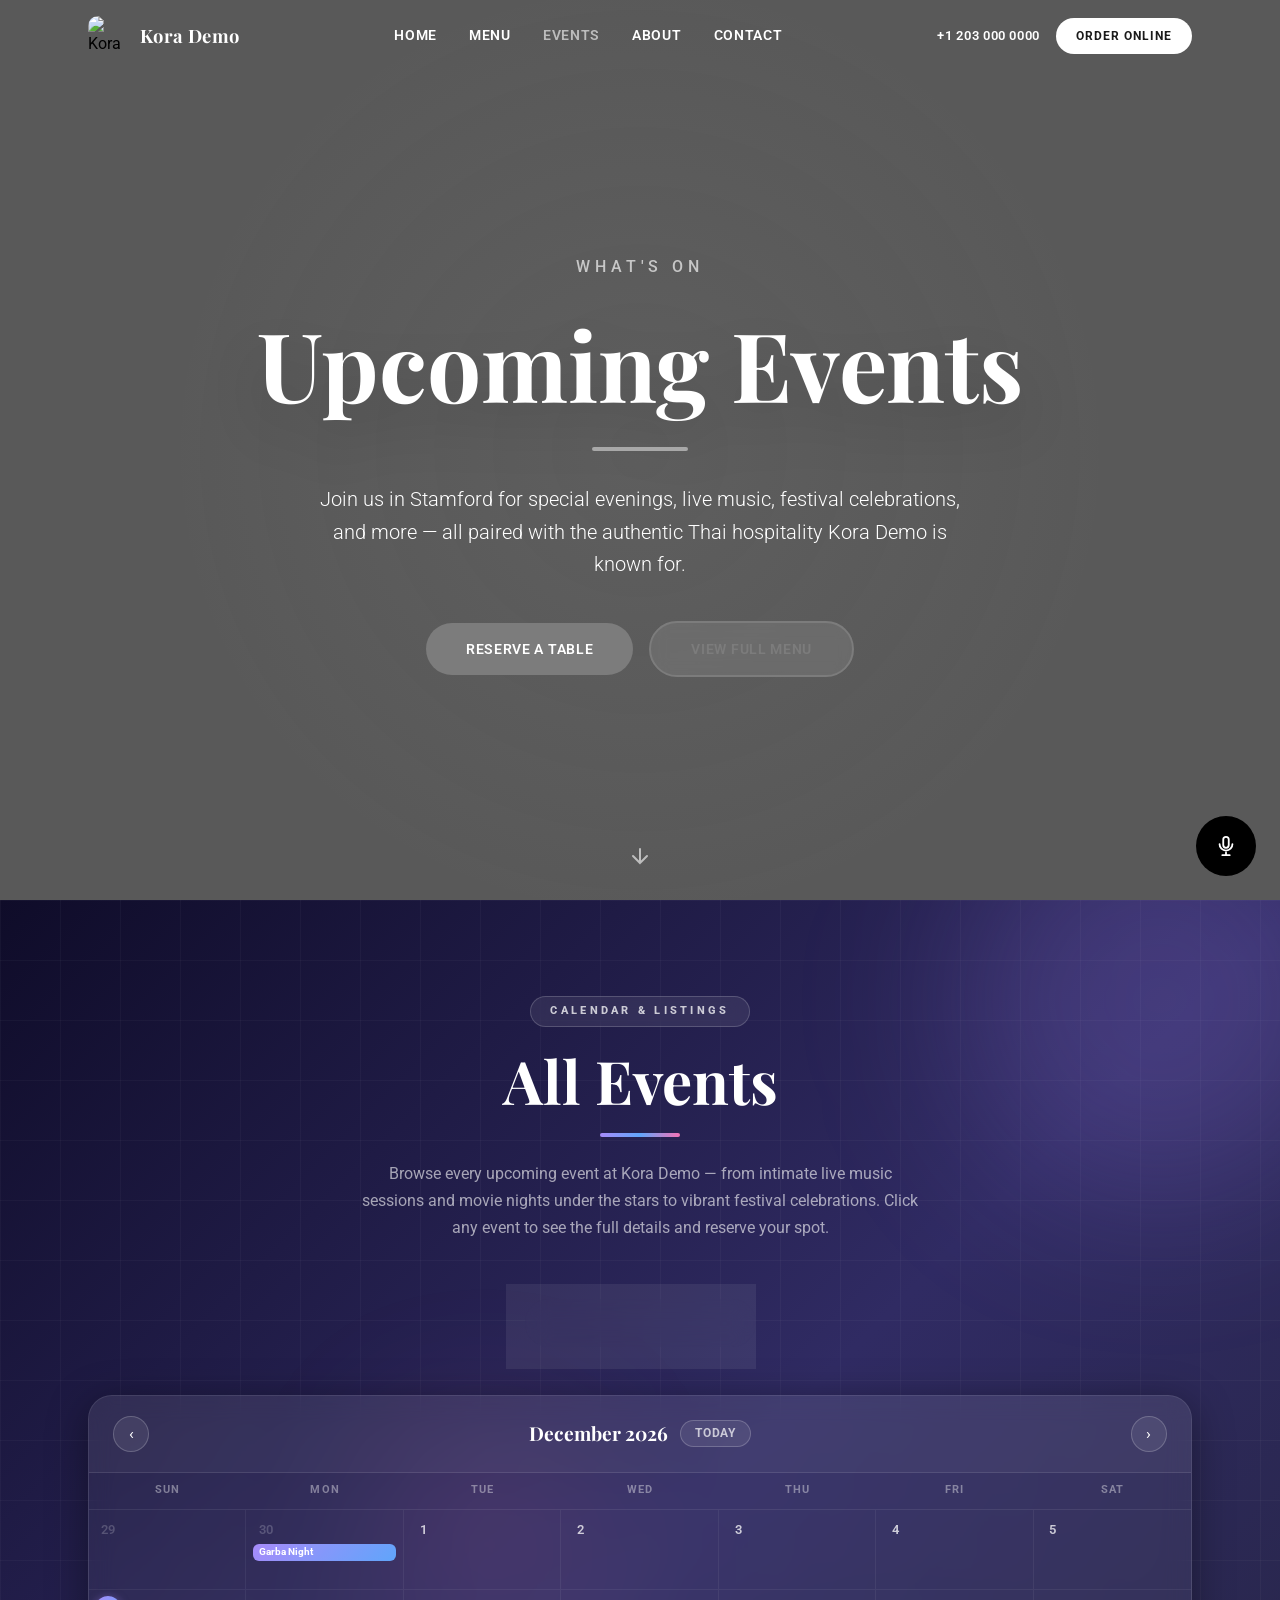
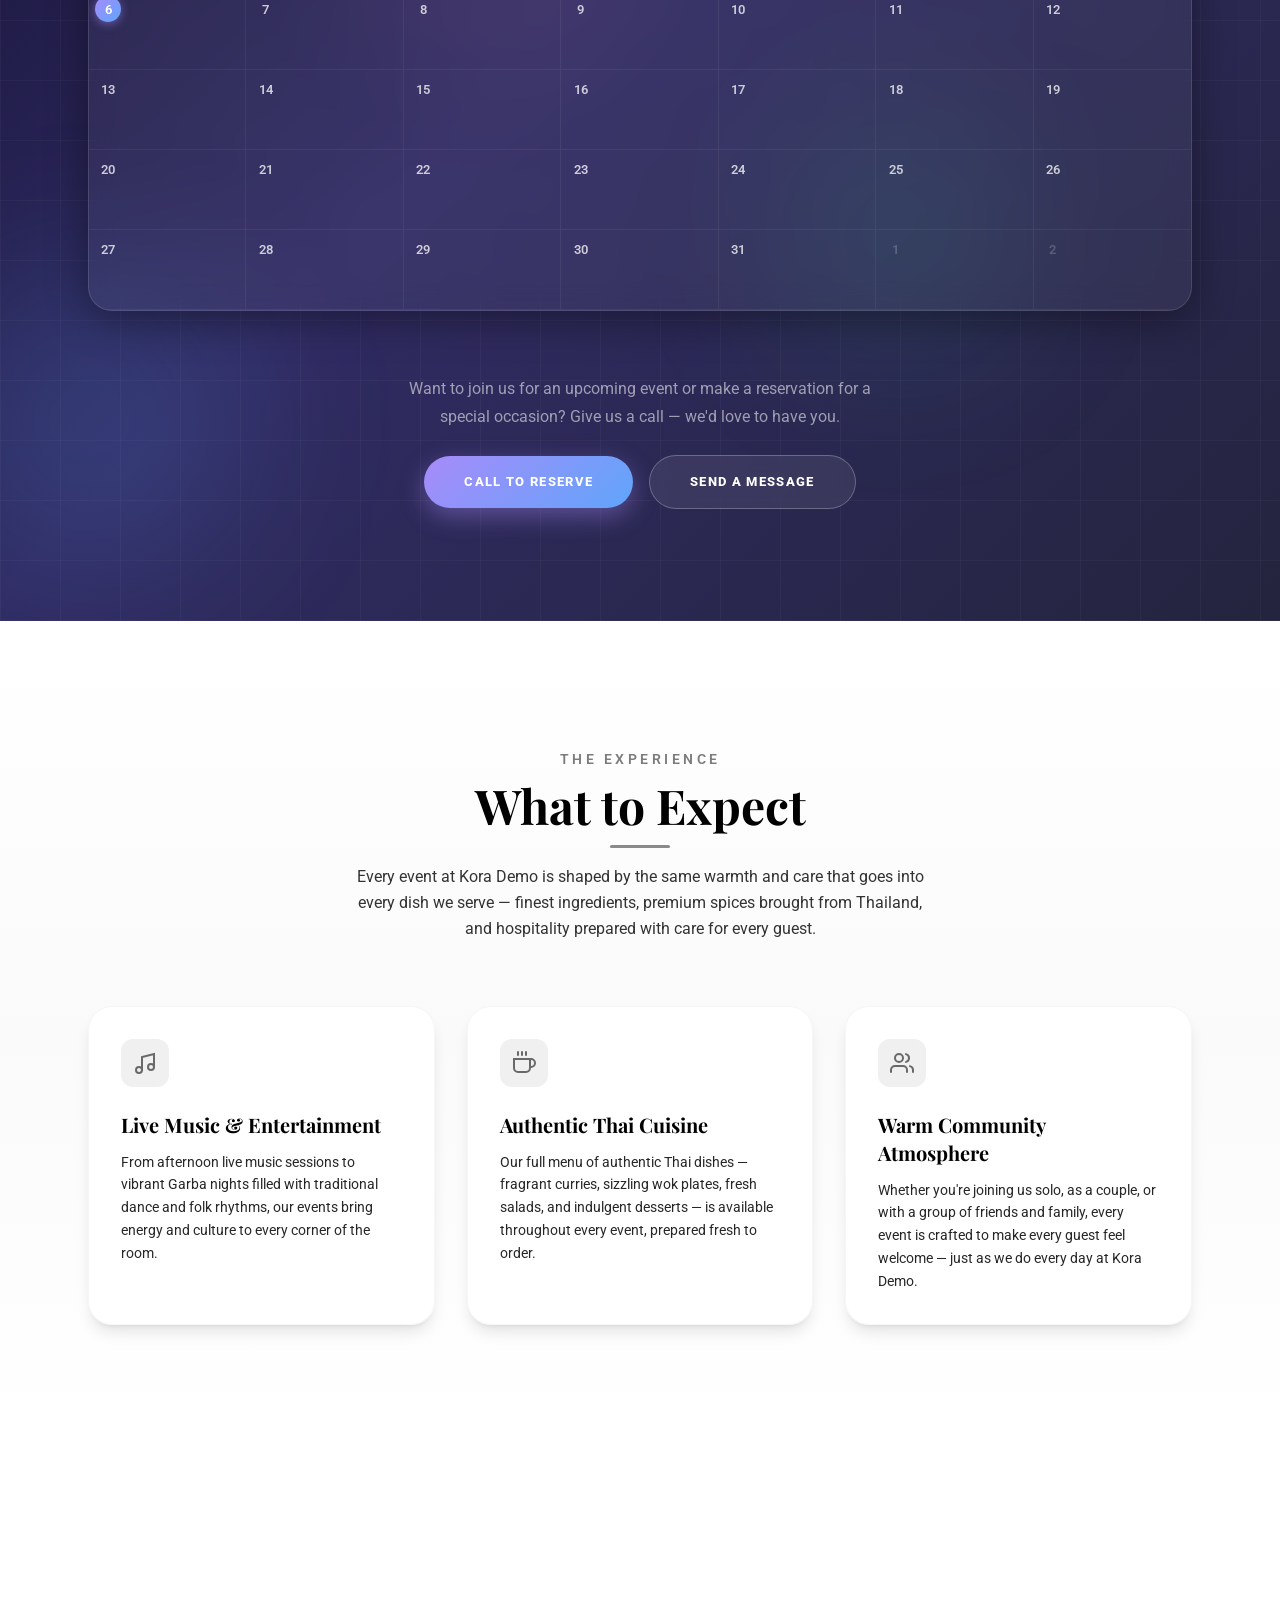
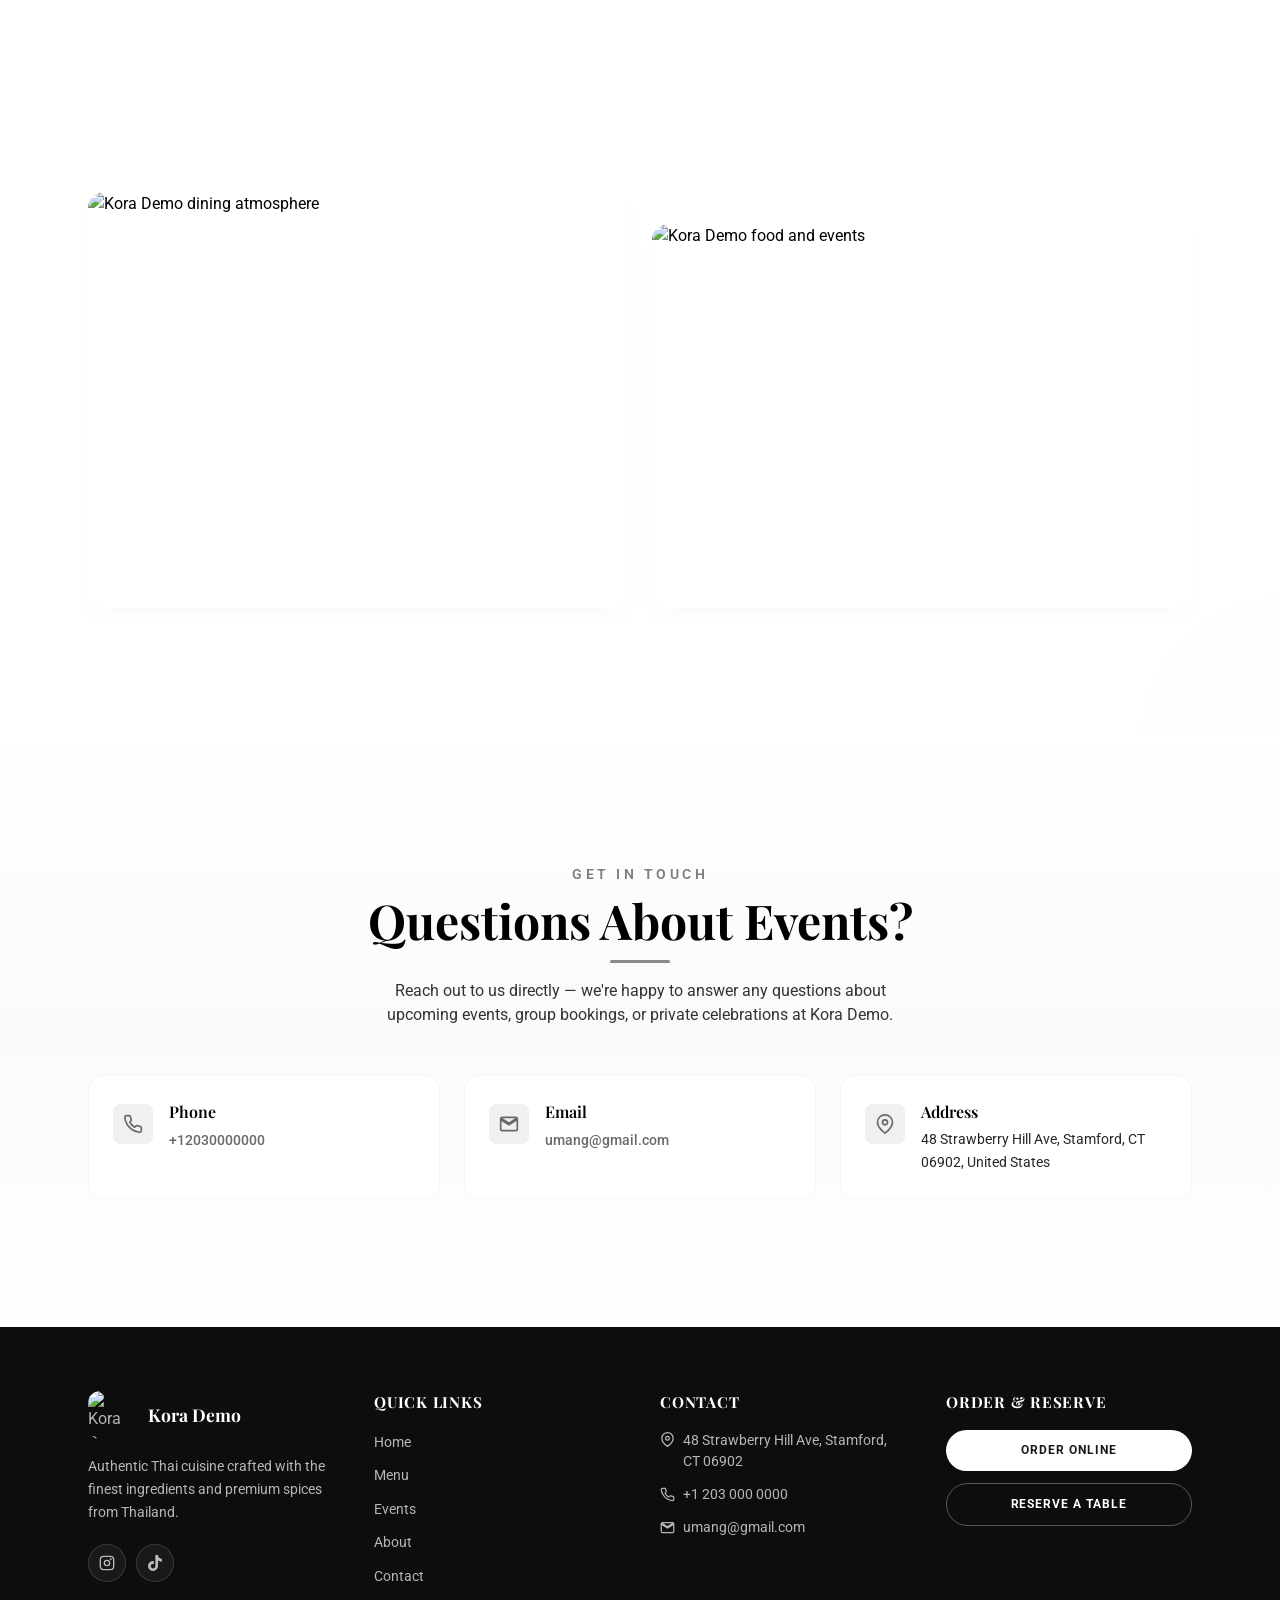
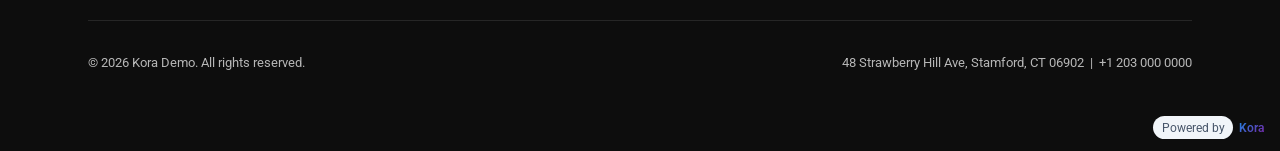
==== commit baf24f92: "Agent V2 website publish" ====
--- a/events.html
+++ b/events.html
@@ -156,8 +156,8 @@
 <link rel="preload" as="style" href="https://fonts.googleapis.com/css2?family=Playfair+Display:wght@400;600;700&amp;family=Roboto:wght@400;600;700&amp;display=swap" onload="this.onload=null;this.rel='stylesheet'">
 <noscript><link rel="stylesheet" href="https://fonts.googleapis.com/css2?family=Playfair+Display:wght@400;600;700&amp;family=Roboto:wght@400;600;700&amp;display=swap"></noscript>
 <!-- KORA_GOOGLE_FONTS_END -->
-<link href="assets/kora-voice/voice-widget.css" rel="stylesheet"/>
-</head>
+<link href="assets/kora-voice/voice-widget.css" rel="stylesheet">
+</link></head>
 <body>
 <!-- KORA_TRACKING_GTM_BODY_START -->
 <!-- Google Tag Manager (noscript) -->
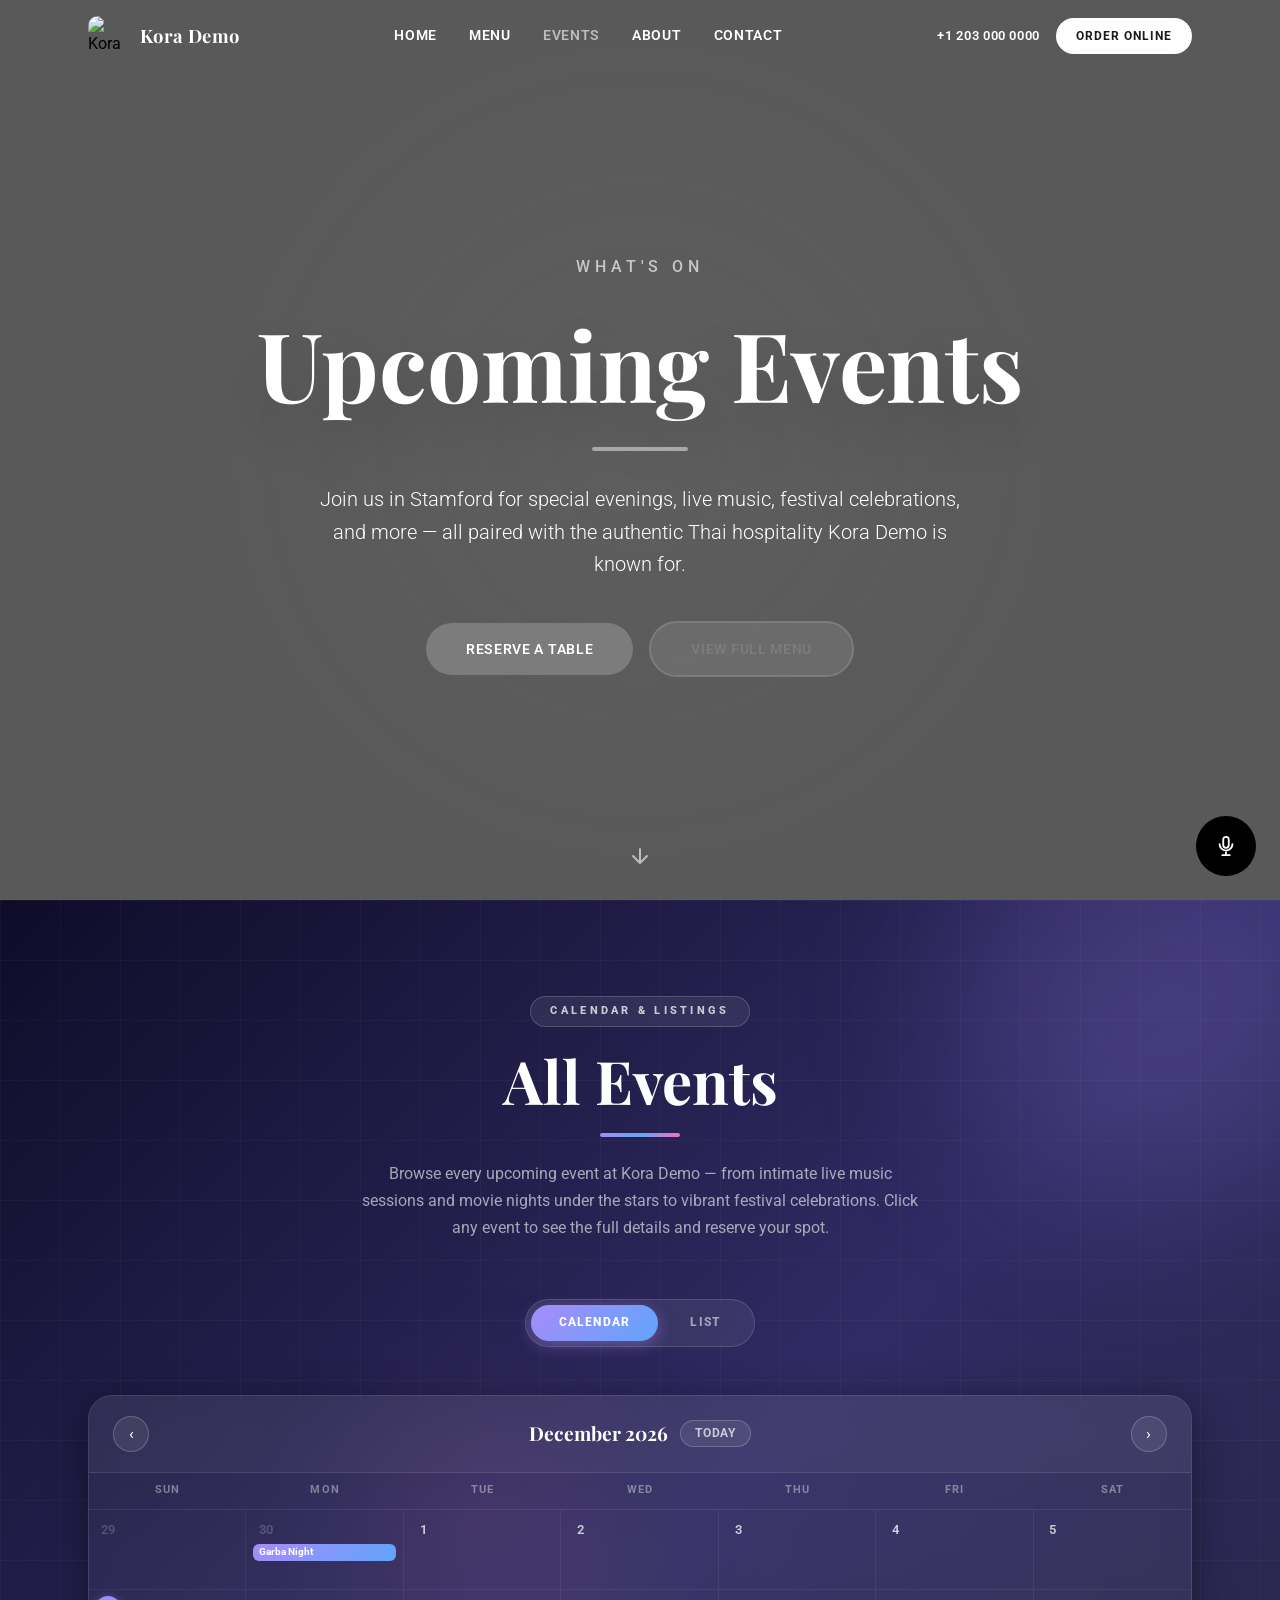
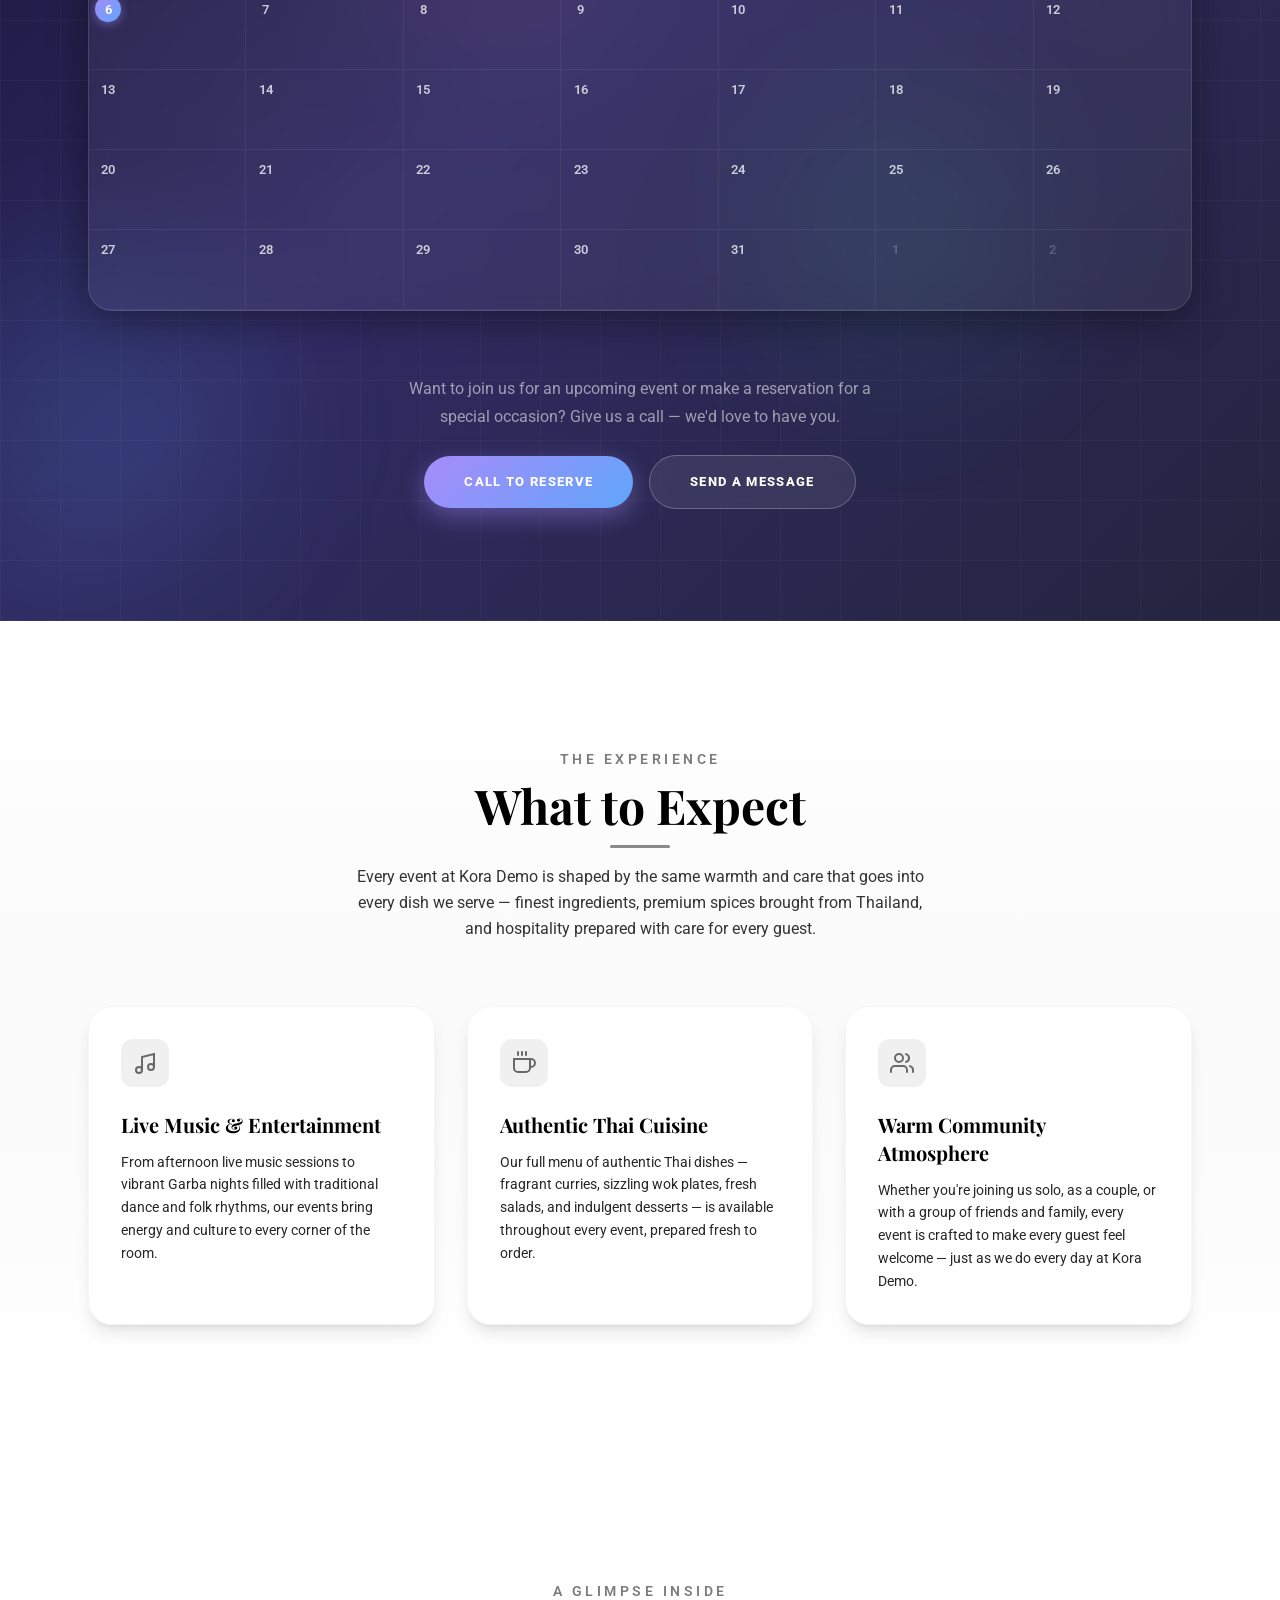
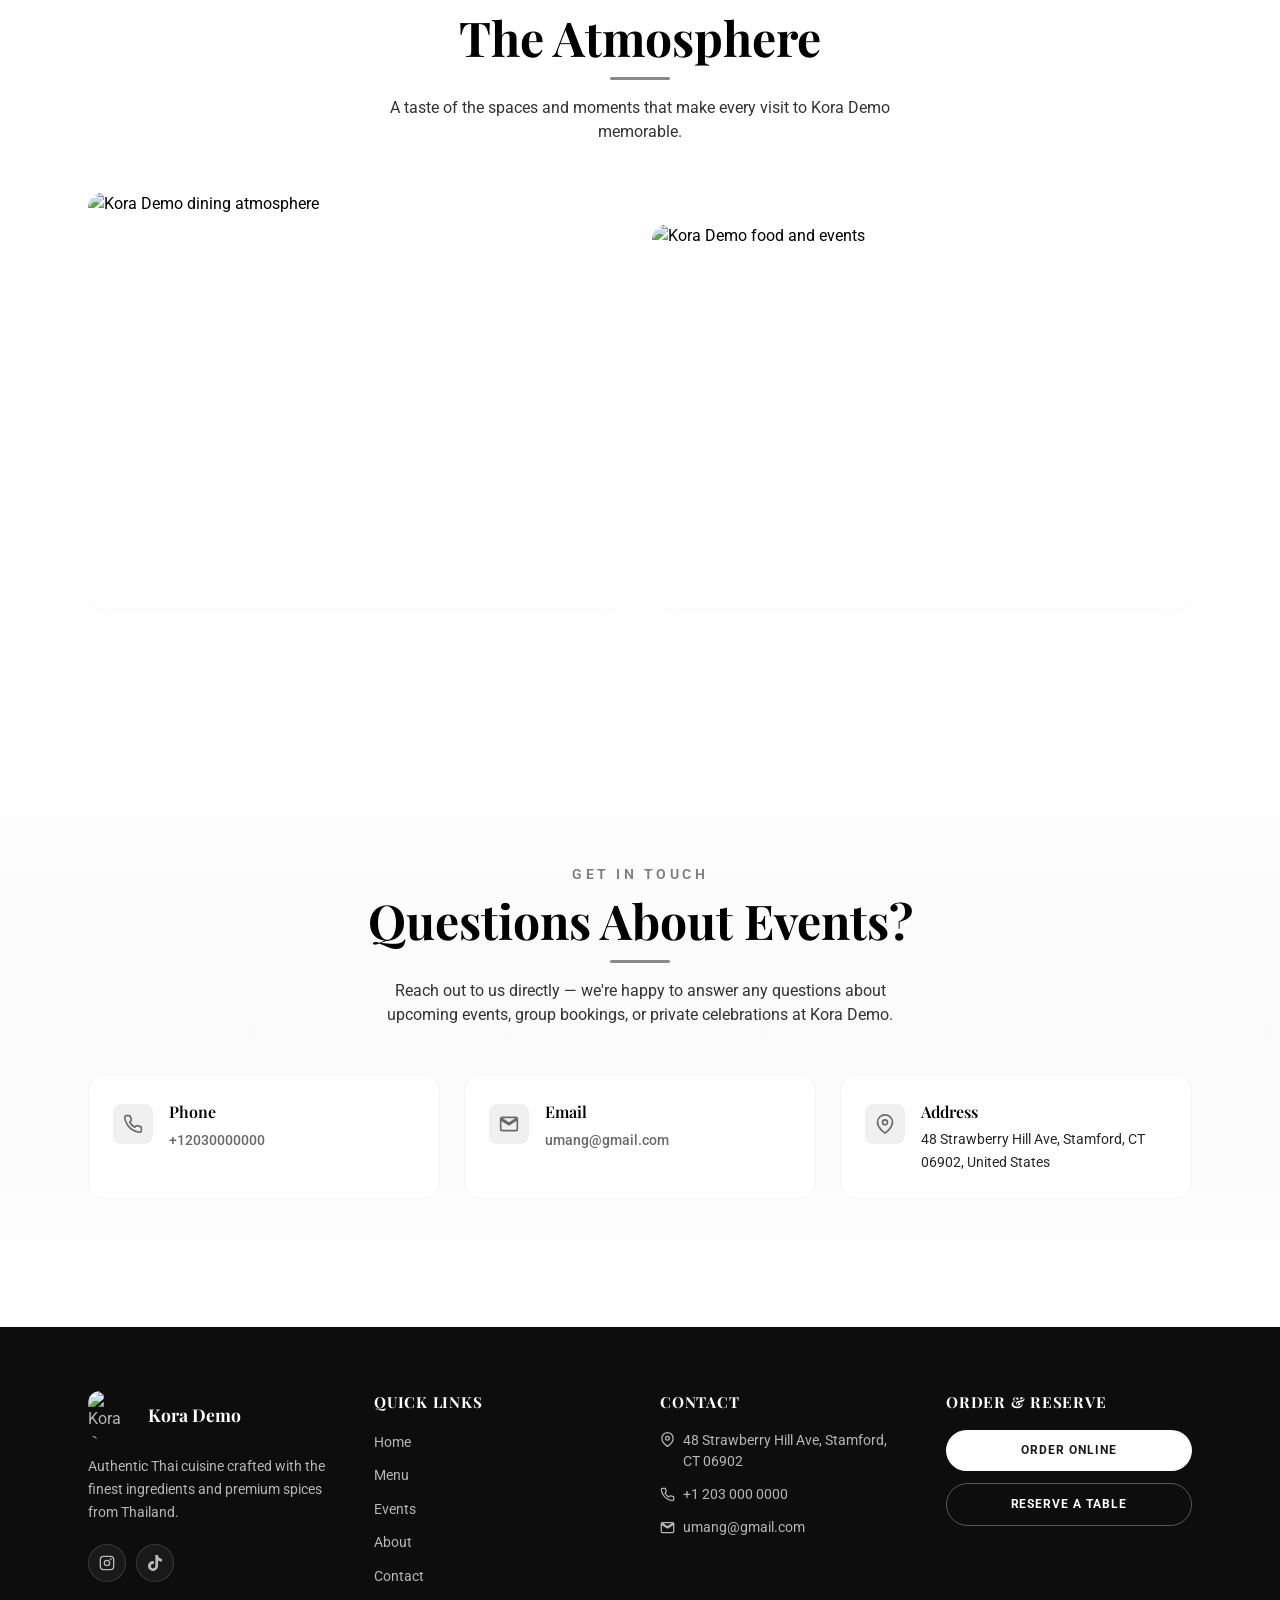
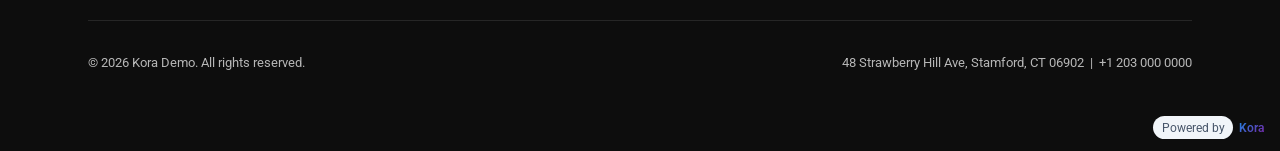
==== commit 43935e05: "Set business hours to Closed for all days of the week" ====
--- a/events.html
+++ b/events.html
@@ -156,8 +156,8 @@
 <link rel="preload" as="style" href="https://fonts.googleapis.com/css2?family=Playfair+Display:wght@400;600;700&amp;family=Roboto:wght@400;600;700&amp;display=swap" onload="this.onload=null;this.rel='stylesheet'">
 <noscript><link rel="stylesheet" href="https://fonts.googleapis.com/css2?family=Playfair+Display:wght@400;600;700&amp;family=Roboto:wght@400;600;700&amp;display=swap"></noscript>
 <!-- KORA_GOOGLE_FONTS_END -->
-<link href="assets/kora-voice/voice-widget.css" rel="stylesheet">
-</link></head>
+<link href="assets/kora-voice/voice-widget.css" rel="stylesheet"/>
+</head>
 <body>
 <!-- KORA_TRACKING_GTM_BODY_START -->
 <!-- Google Tag Manager (noscript) -->
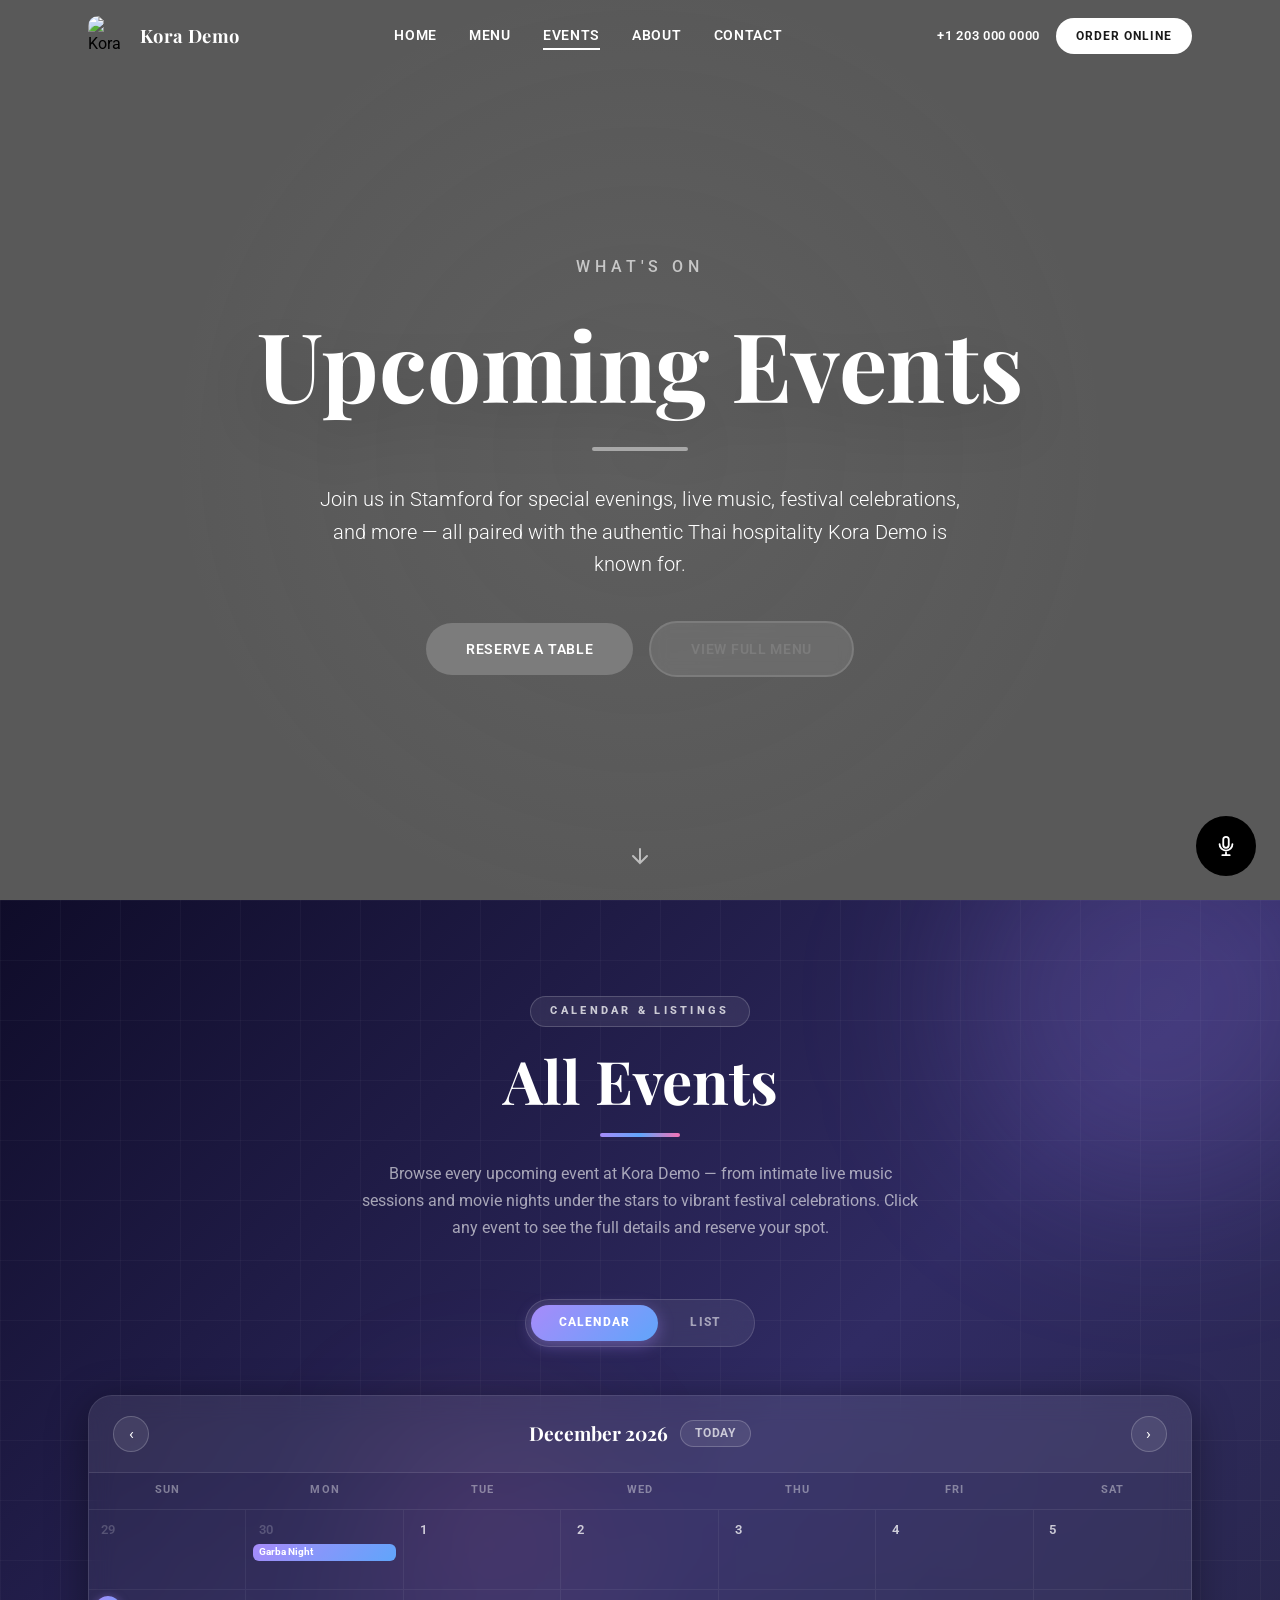
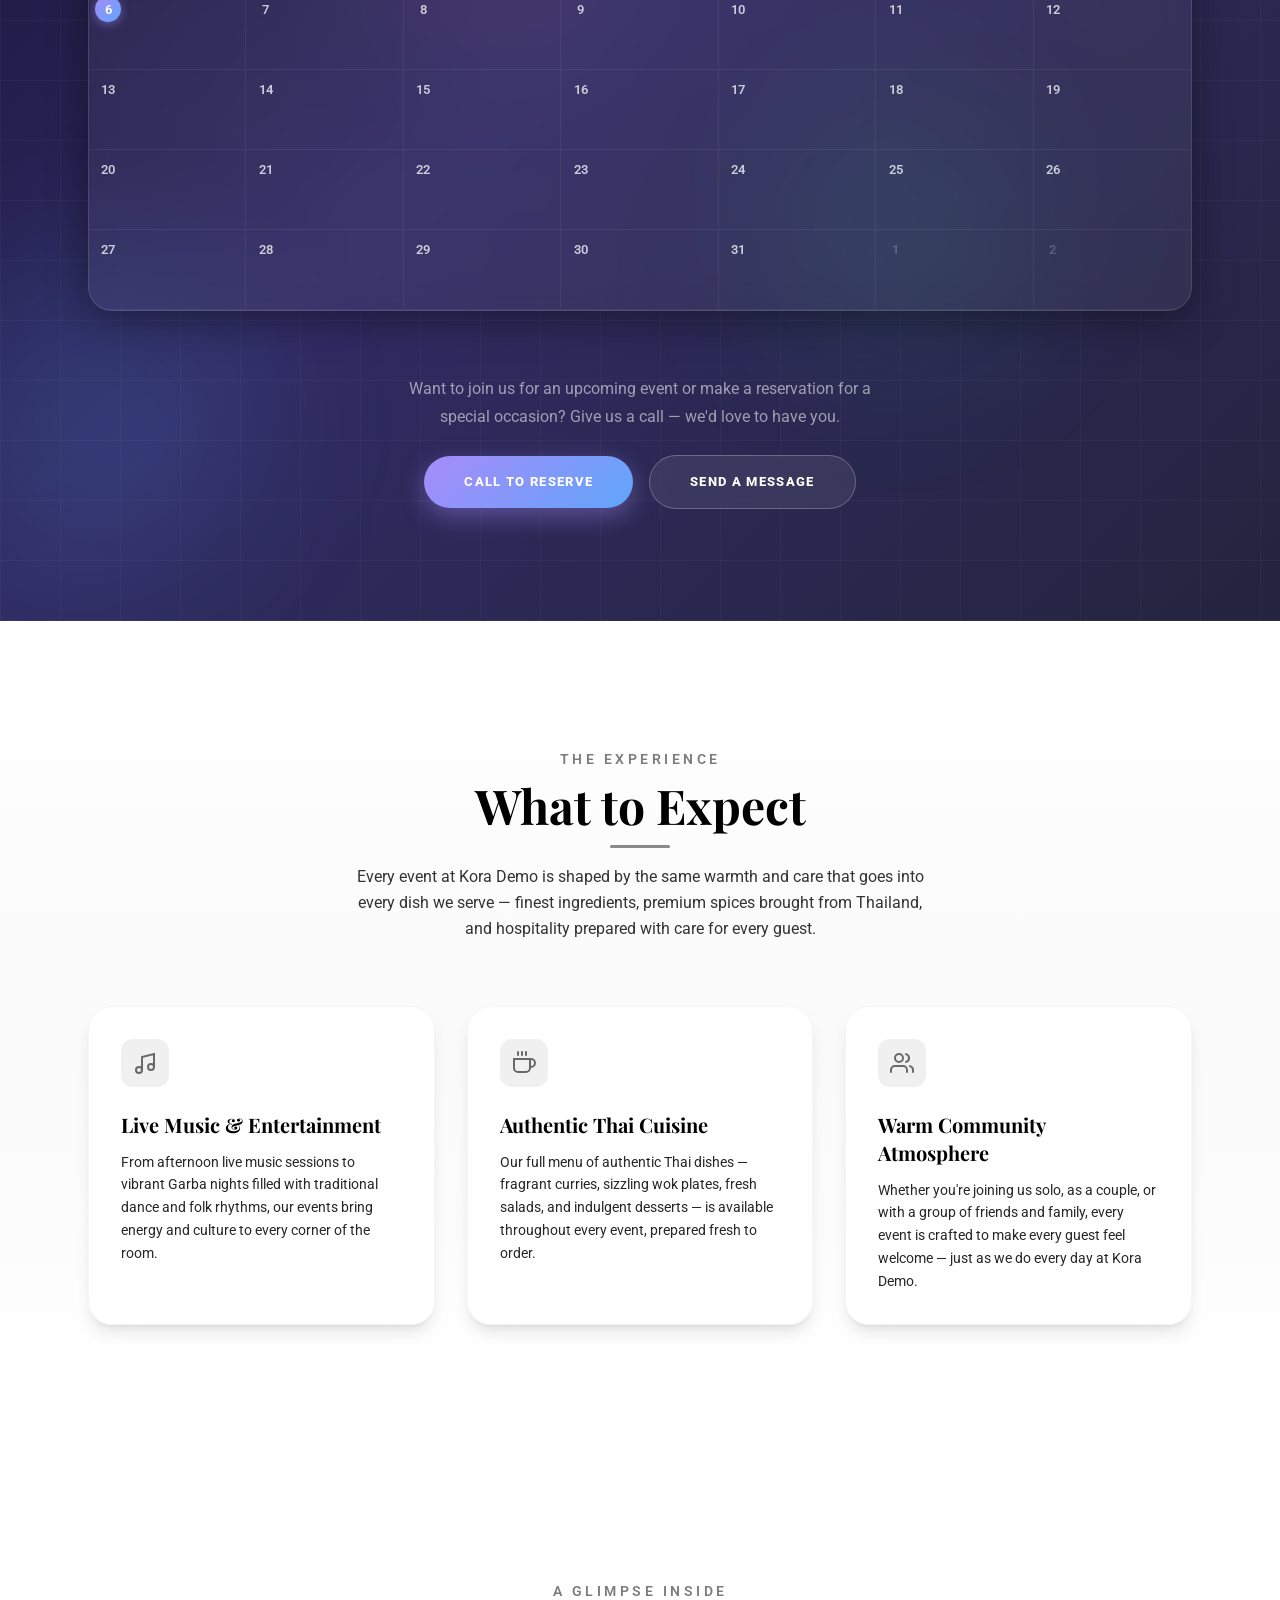
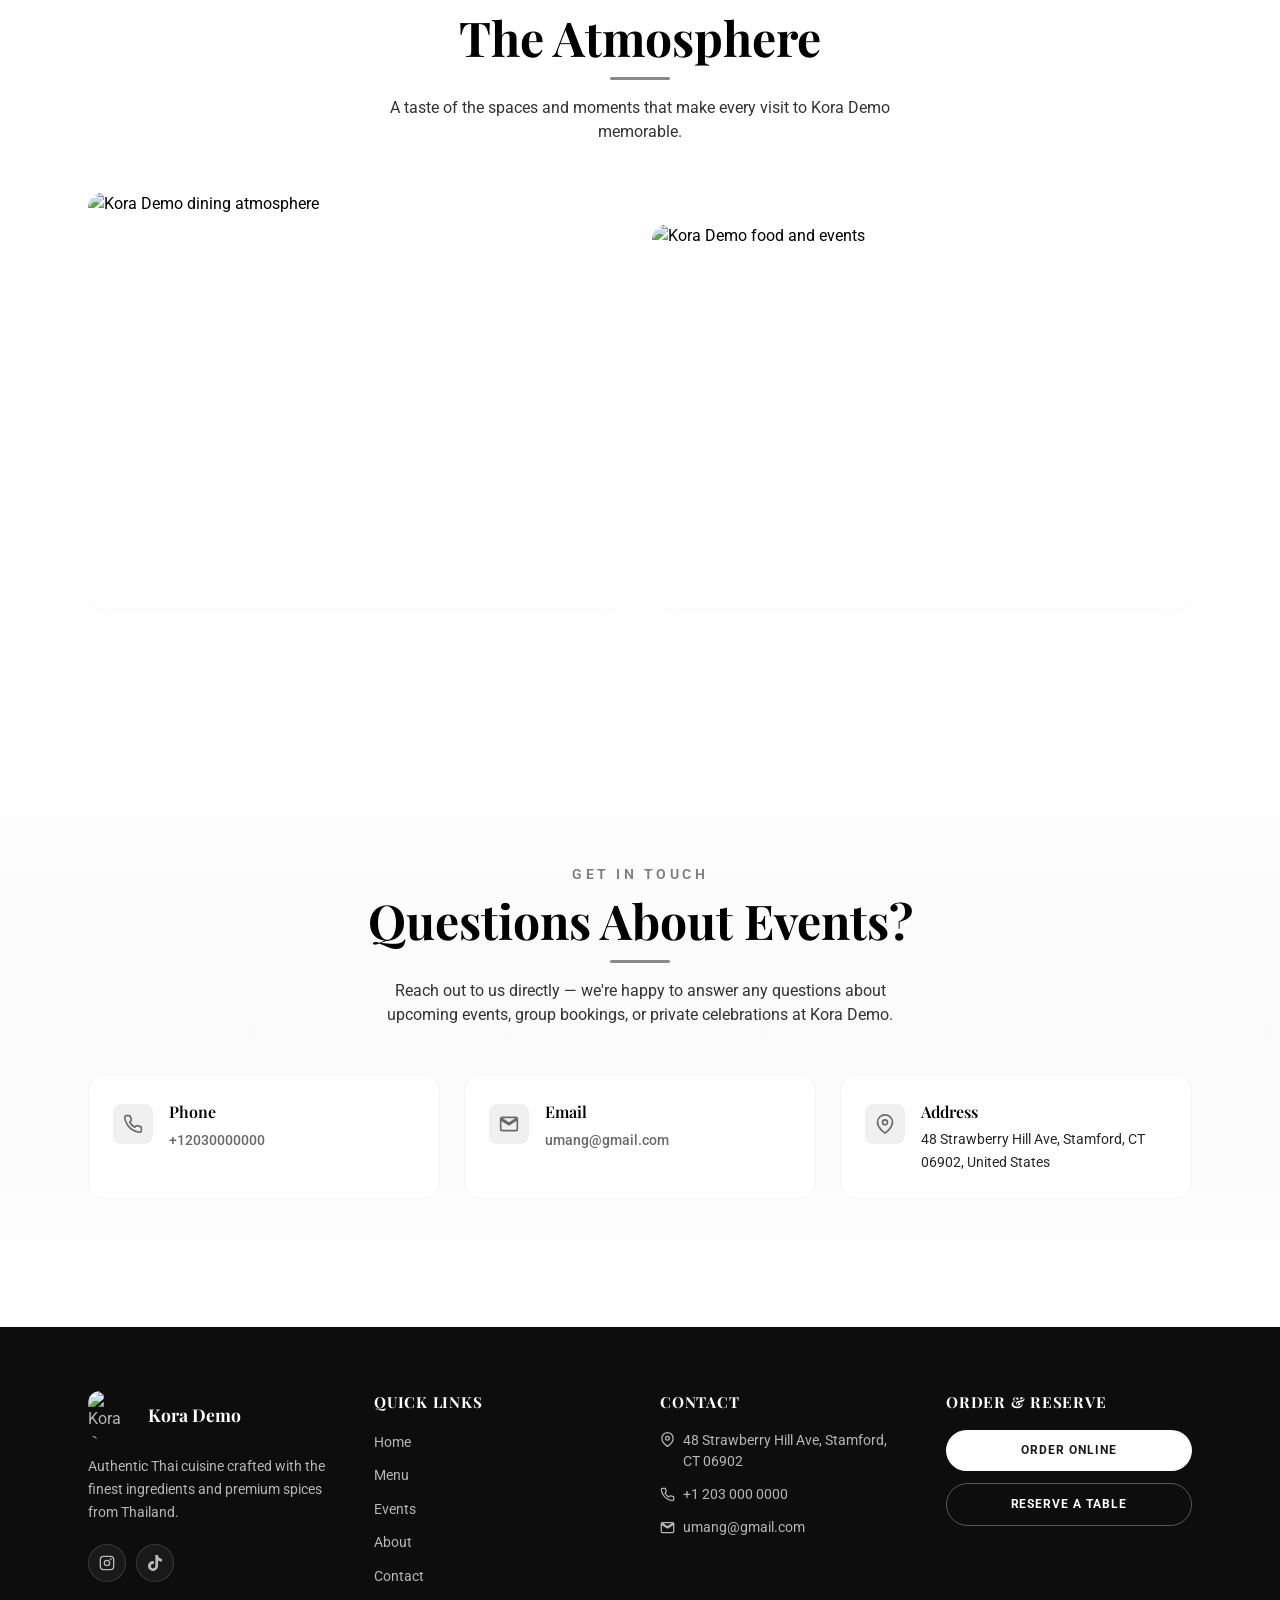
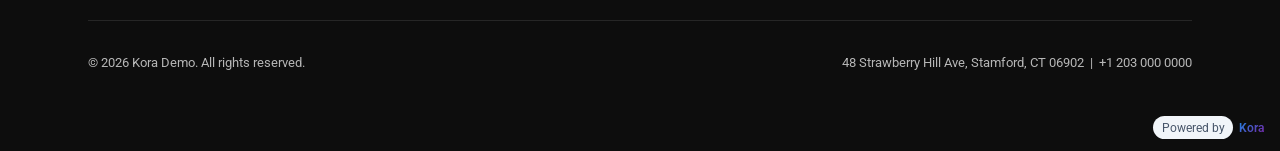
==== commit 7164595f: "Fix Home link clickability and navigation in header shell" ====
--- a/events.html
+++ b/events.html
@@ -156,8 +156,8 @@
 <link rel="preload" as="style" href="https://fonts.googleapis.com/css2?family=Playfair+Display:wght@400;600;700&amp;family=Roboto:wght@400;600;700&amp;display=swap" onload="this.onload=null;this.rel='stylesheet'">
 <noscript><link rel="stylesheet" href="https://fonts.googleapis.com/css2?family=Playfair+Display:wght@400;600;700&amp;family=Roboto:wght@400;600;700&amp;display=swap"></noscript>
 <!-- KORA_GOOGLE_FONTS_END -->
-<link href="assets/kora-voice/voice-widget.css" rel="stylesheet"/>
-</head>
+<link href="assets/kora-voice/voice-widget.css" rel="stylesheet">
+</link></head>
 <body>
 <!-- KORA_TRACKING_GTM_BODY_START -->
 <!-- Google Tag Manager (noscript) -->
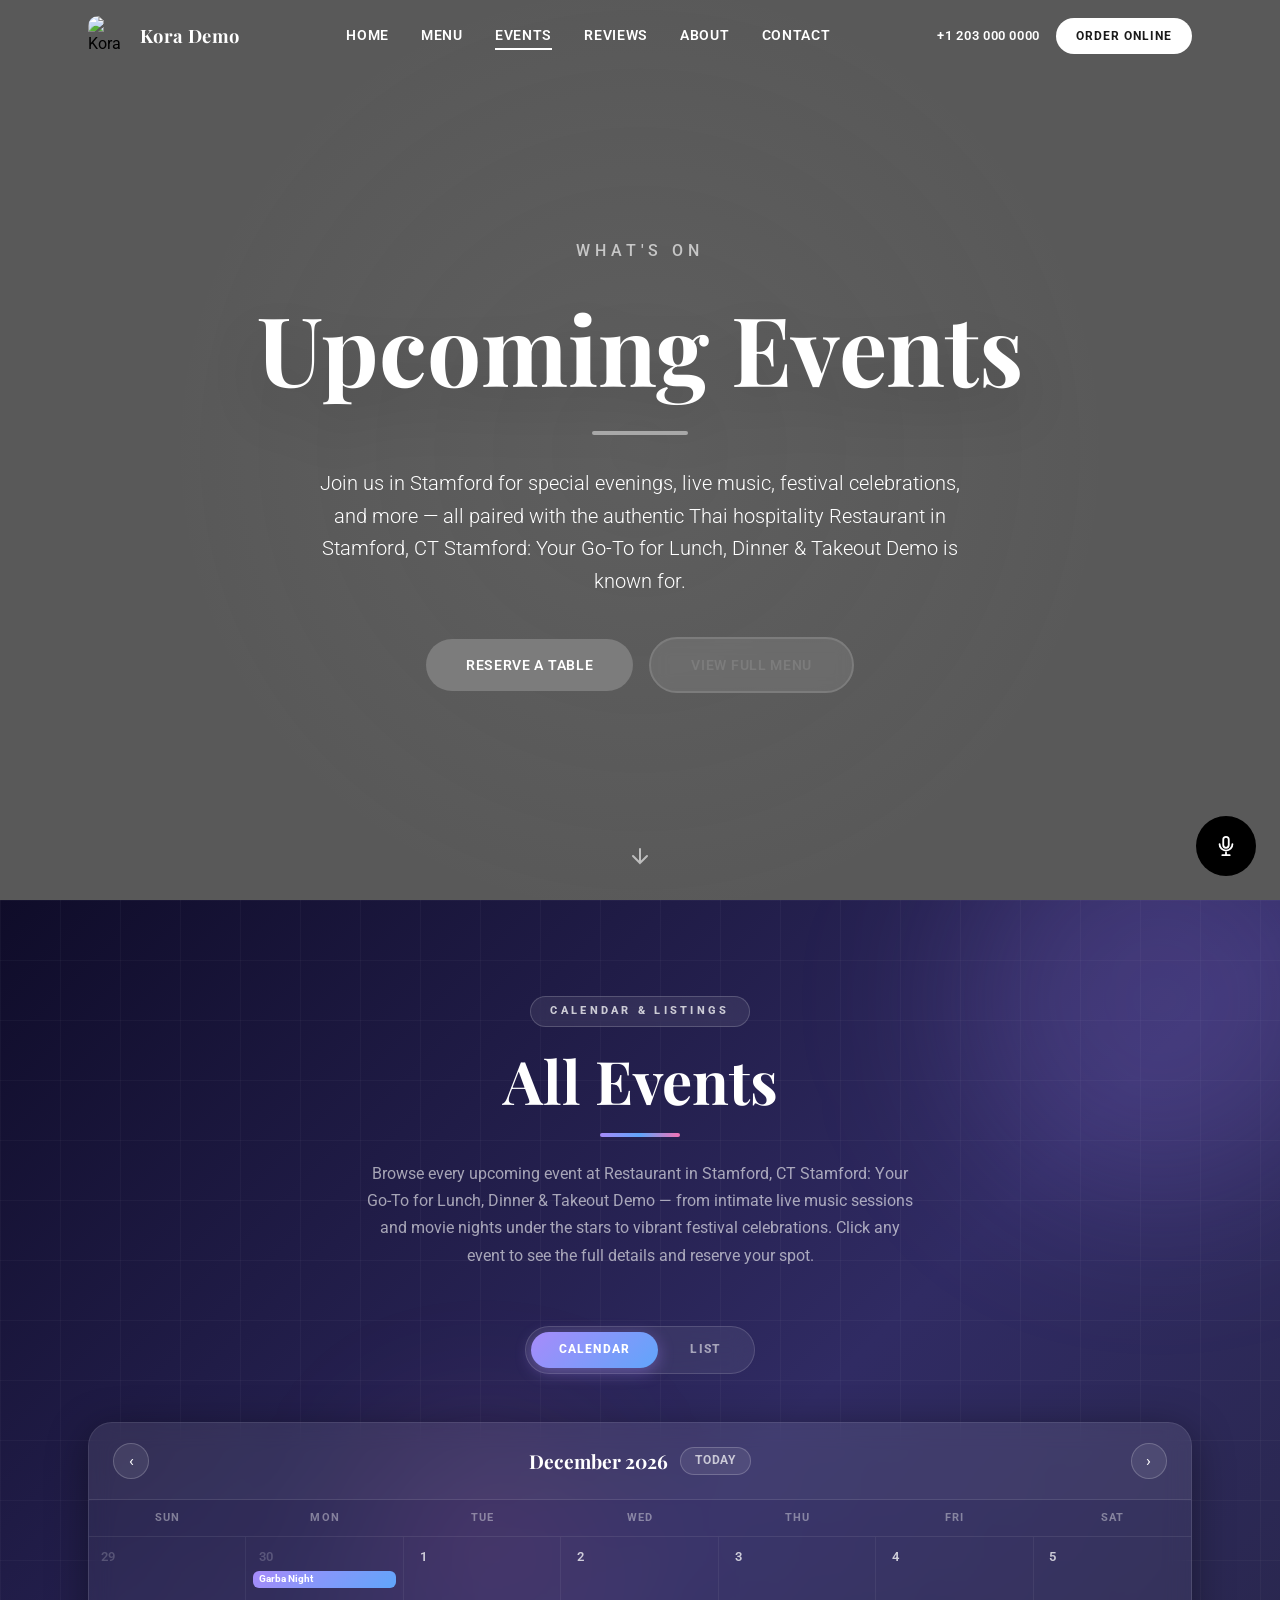
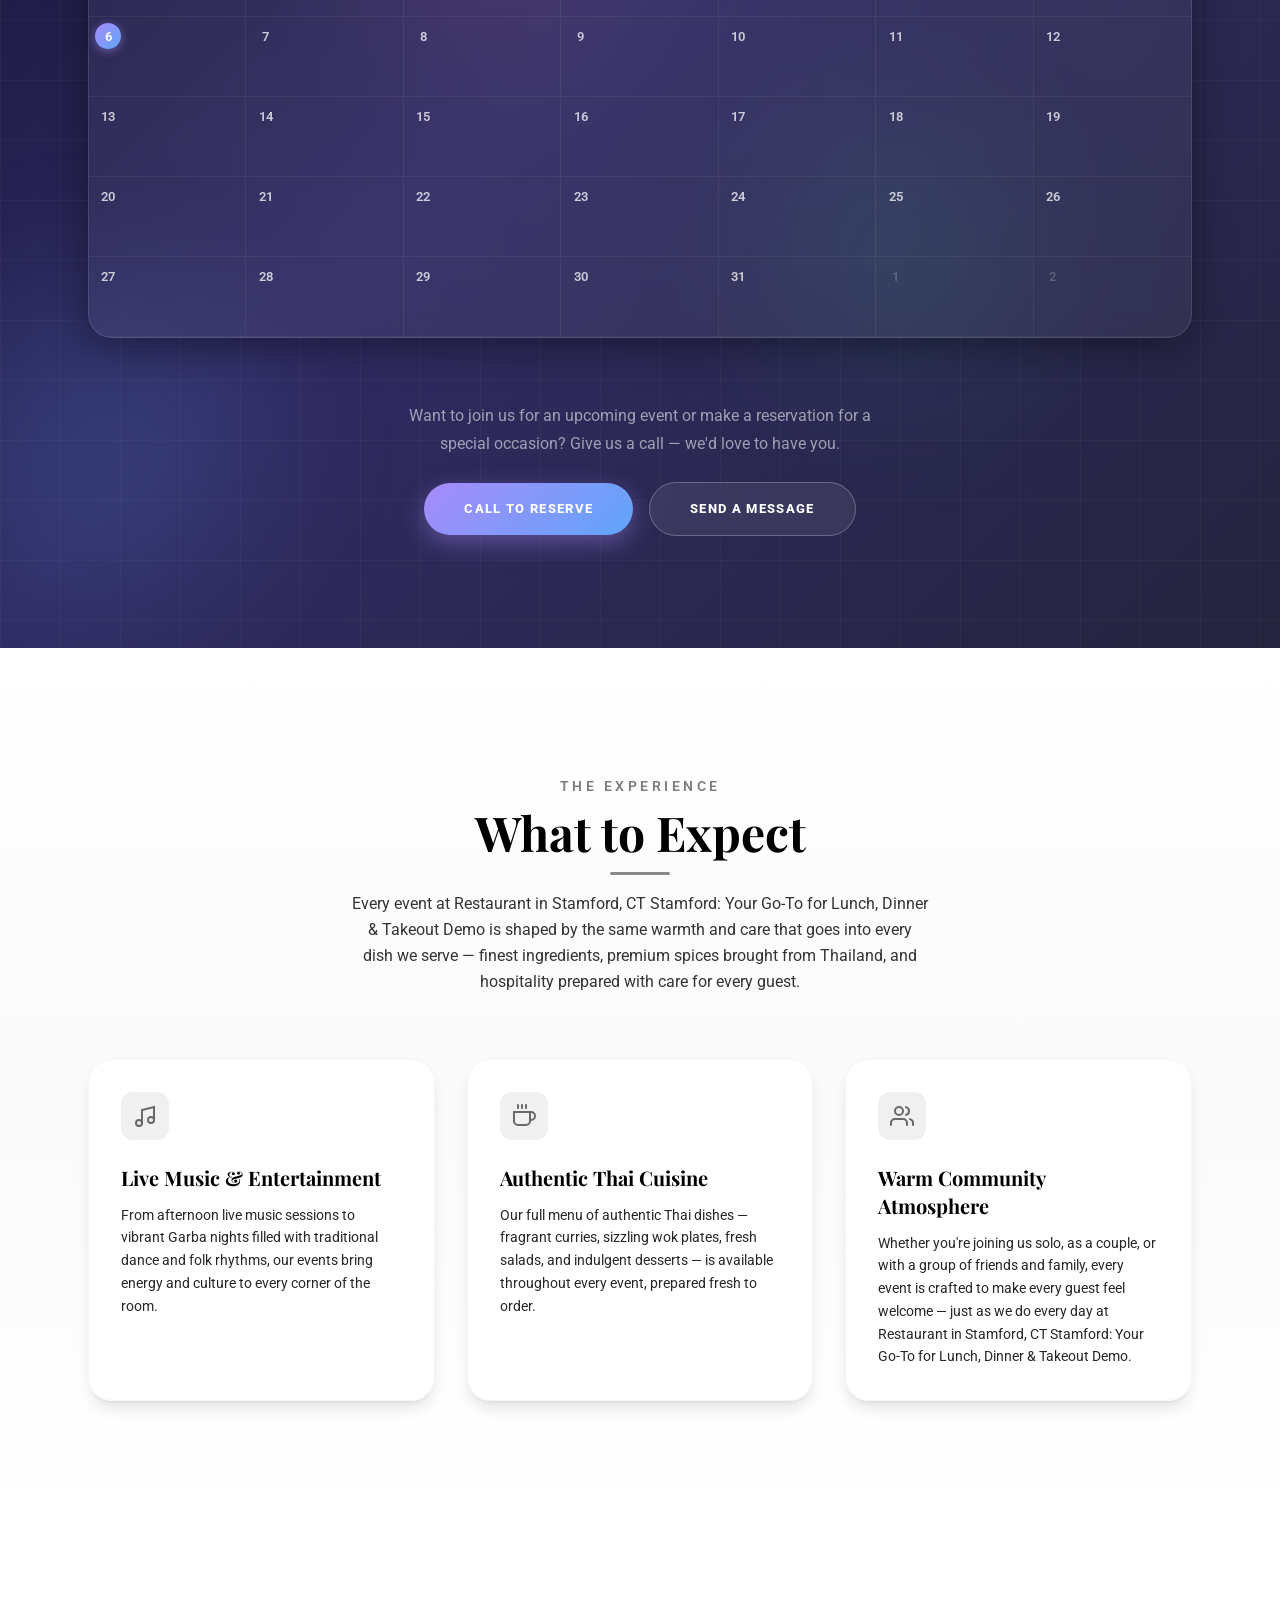
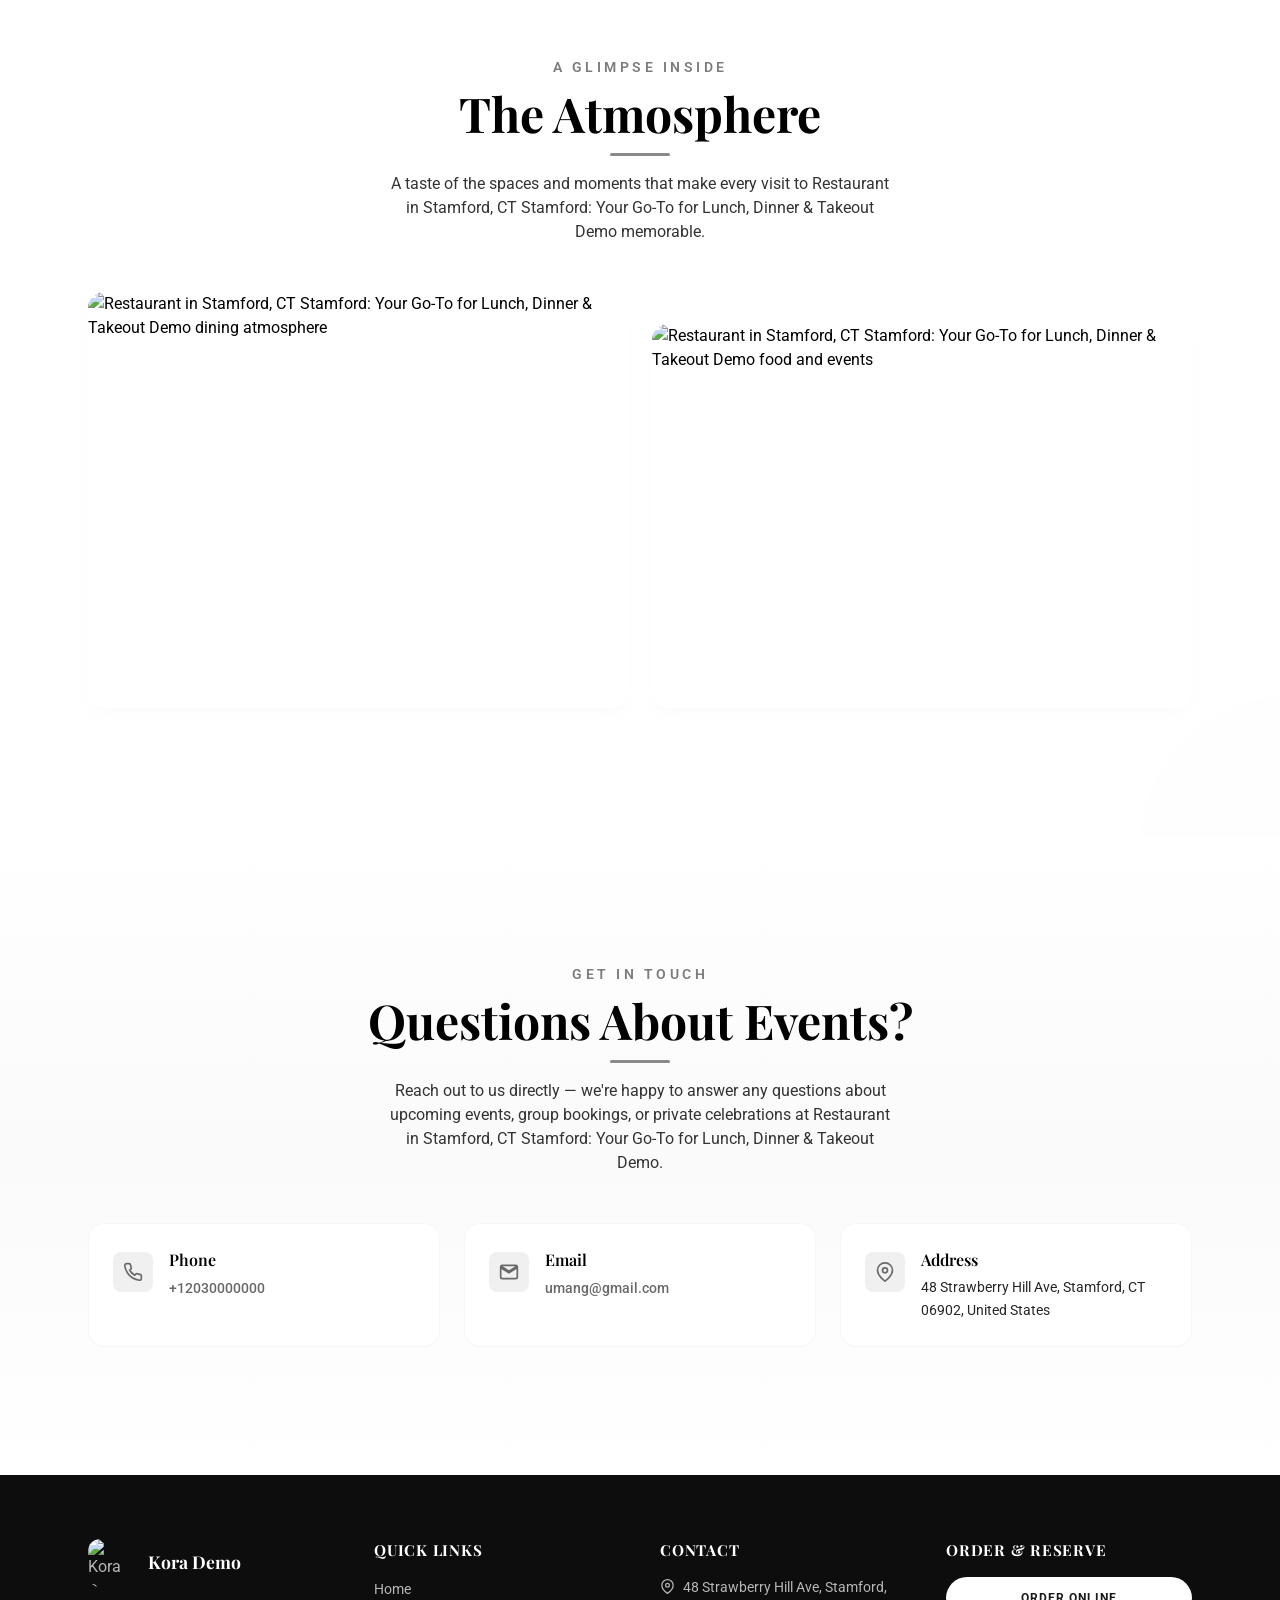
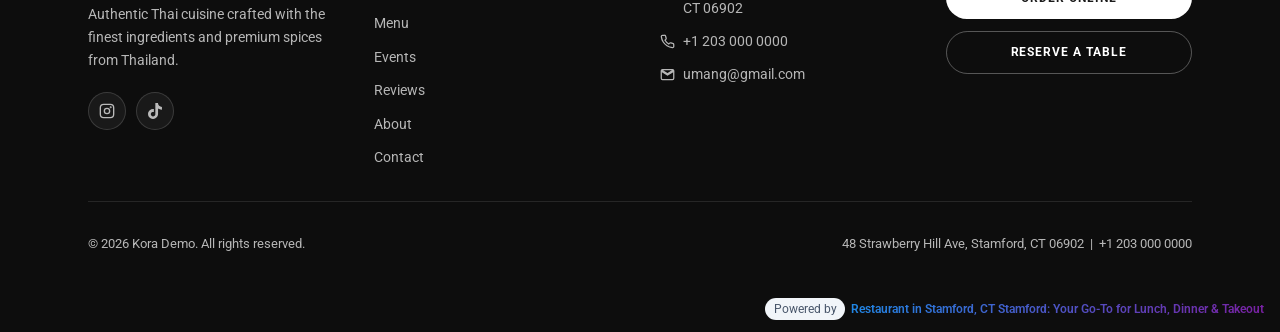
==== commit 3b3e3b70: "Website editor: updated opening hours, hero section, contact details, phone number, buttons, address" ====
--- a/events.html
+++ b/events.html
@@ -12,23 +12,32 @@
 <!-- End Google Tag Manager -->
 <!-- KORA_TRACKING_GTM_HEAD_END -->
 
+<!-- Google tag (gtag.js) -->
+<script async src="https://www.googletagmanager.com/gtag/js?id=AW-18165004688"></script>
+<script>
+  window.dataLayer = window.dataLayer || [];
+  function gtag(){dataLayer.push(arguments);}
+  gtag('js', new Date());
+  gtag('config', 'AW-18165004688');
+</script>
+
 <meta charset="utf-8"/>
 <meta content="width=device-width, initial-scale=1.0" name="viewport"/>
-<title>Events at Kora Demo – Thai Restaurant in Stamford, CT</title>
-<meta content="See what's happening at Kora Demo in Stamford, CT. From special dinners to seasonal celebrations, find upcoming events and reserve your spot today." name="description"/>
-<meta content="Kora Demo" name="author"/>
+<title>Events at Restaurant in Stamford, CT Stamford: Your Go-To for Lunch, Dinner & Takeout Demo – Thai Restaurant in Stamford, CT</title>
+<meta content="See what's happening at Restaurant in Stamford, CT Stamford: Your Go-To for Lunch, Dinner & Takeout Demo in Stamford, CT. From special dinners to seasonal celebrations, find upcoming events and reserve your spot today." name="description"/>
+<meta content="Restaurant in Stamford, CT Stamford: Your Go-To for Lunch, Dinner & Takeout Demo" name="author"/>
 <!-- Open Graph -->
-<meta content="Events at Kora Demo – Thai Restaurant in Stamford, CT" property="og:title"/>
-<meta content="See what's happening at Kora Demo in Stamford, CT. From special dinners to seasonal celebrations, find upcoming events and reserve your spot today." property="og:description"/>
+<meta content="Events at Restaurant in Stamford, CT Stamford: Your Go-To for Lunch, Dinner & Takeout Demo – Thai Restaurant in Stamford, CT" property="og:title"/>
+<meta content="See what's happening at Restaurant in Stamford, CT Stamford: Your Go-To for Lunch, Dinner & Takeout Demo in Stamford, CT. From special dinners to seasonal celebrations, find upcoming events and reserve your spot today." property="og:description"/>
 <meta content="website" property="og:type"/>
 <meta content="https://korademo.com/events" property="og:url"/>
-<meta content="Kora Demo" property="og:site_name"/>
+<meta content="Restaurant in Stamford, CT Stamford: Your Go-To for Lunch, Dinner & Takeout Demo" property="og:site_name"/>
 <meta content="https://quseprdus1.blob.core.windows.net/kora-business-images/social-media/afaa6855-dc8b-4284-a459-9c753c8fd451/medialibrary/1781674810_rbpnce.jpg" property="og:image"/>
-<meta content="Kora Demo logo" property="og:image:alt"/>
+<meta content="Restaurant in Stamford, CT Stamford: Your Go-To for Lunch, Dinner & Takeout Demo logo" property="og:image:alt"/>
 <!-- Twitter Card -->
 <meta content="summary_large_image" name="twitter:card"/>
-<meta content="Events at Kora Demo – Thai Restaurant in Stamford, CT" name="twitter:title"/>
-<meta content="See what's happening at Kora Demo in Stamford, CT. From special dinners to seasonal celebrations, find upcoming events and reserve your spot today." name="twitter:description"/>
+<meta content="Events at Restaurant in Stamford, CT Stamford: Your Go-To for Lunch, Dinner & Takeout Demo – Thai Restaurant in Stamford, CT" name="twitter:title"/>
+<meta content="See what's happening at Restaurant in Stamford, CT Stamford: Your Go-To for Lunch, Dinner & Takeout Demo in Stamford, CT. From special dinners to seasonal celebrations, find upcoming events and reserve your spot today." name="twitter:description"/>
 <meta content="https://quseprdus1.blob.core.windows.net/kora-business-images/social-media/afaa6855-dc8b-4284-a459-9c753c8fd451/medialibrary/1781674810_rbpnce.jpg" name="twitter:image"/>
 <!-- Favicon -->
 <link href="https://quseprdus1.blob.core.windows.net/kora-business-images/social-media/afaa6855-dc8b-4284-a459-9c753c8fd451/medialibrary/1781674810_rbpnce.jpg" rel="icon" type="image/png"/>
@@ -42,8 +51,8 @@
 <script type="application/ld+json">{
   "@context": "https://schema.org",
   "@type": "ItemList",
-  "name": "Upcoming Events at Kora Demo",
-  "description": "Special dinners, seasonal celebrations, live music, and more at Kora Demo in Stamford, CT.",
+  "name": "Upcoming Events at Restaurant in Stamford, CT Stamford: Your Go-To for Lunch, Dinner & Takeout Demo",
+  "description": "Special dinners, seasonal celebrations, live music, and more at Restaurant in Stamford, CT Stamford: Your Go-To for Lunch, Dinner & Takeout Demo in Stamford, CT.",
   "url": "https://korademo.com/events",
   "about": {
     "@id": "https://korademo.com/events"
@@ -54,8 +63,8 @@
       "position": 1,
       "item": {
         "@type": "Event",
-        "name": "Live Music at Kora Demo",
-        "description": "Enjoy an afternoon of live music at Kora Demo. Relax and unwind with great tunes in a vibrant atmosphere.",
+        "name": "Live Music at Restaurant in Stamford, CT Stamford: Your Go-To for Lunch, Dinner & Takeout Demo",
+        "description": "Enjoy an afternoon of live music at Restaurant in Stamford, CT Stamford: Your Go-To for Lunch, Dinner & Takeout Demo. Relax and unwind with great tunes in a vibrant atmosphere.",
         "startDate": "2026-04-14T14:30:00+00:00",
         "location": {
           "@type": "Place",
@@ -110,8 +119,8 @@
       "position": 4,
       "item": {
         "@type": "Event",
-        "name": "Live Garba Night at Kora",
-        "description": "Join us for an unforgettable evening of vibrant music and traditional Garba dance. Experience the festive energy right here in Stamford, brought to you with the warm hospitality of Kora.",
+        "name": "Live Garba Night at Restaurant in Stamford, CT Stamford: Your Go-To for Lunch, Dinner & Takeout",
+        "description": "Join us for an unforgettable evening of vibrant music and traditional Garba dance. Experience the festive energy right here in Stamford, brought to you with the warm hospitality of Restaurant in Stamford, CT Stamford: Your Go-To for Lunch, Dinner & Takeout.",
         "startDate": "2026-07-25T16:30:00+00:00",
         "location": {
           "@type": "Place",
@@ -156,8 +165,8 @@
 <link rel="preload" as="style" href="https://fonts.googleapis.com/css2?family=Playfair+Display:wght@400;600;700&amp;family=Roboto:wght@400;600;700&amp;display=swap" onload="this.onload=null;this.rel='stylesheet'">
 <noscript><link rel="stylesheet" href="https://fonts.googleapis.com/css2?family=Playfair+Display:wght@400;600;700&amp;family=Roboto:wght@400;600;700&amp;display=swap"></noscript>
 <!-- KORA_GOOGLE_FONTS_END -->
-<link href="assets/kora-voice/voice-widget.css" rel="stylesheet">
-</link></head>
+<link href="assets/kora-voice/voice-widget.css" rel="stylesheet"/>
+</head>
 <body>
 <!-- KORA_TRACKING_GTM_BODY_START -->
 <!-- Google Tag Manager (noscript) -->
@@ -171,7 +180,7 @@
 <!-- ========== PAGE HERO ========== -->
 <section class="relative min-h-[100vh] flex items-center justify-center text-center text-white overflow-hidden" id="top">
 <div class="absolute inset-0 z-0">
-<img alt="Events at Kora Demo" class="hero-bg absolute inset-0 w-full h-full object-cover ken-burns" decoding="async" fetchpriority="high" height="1280" id="heroImg" loading="eager" src="https://quseprdus1.blob.core.windows.net/kora-business-images/user-media/afaa6855-dc8b-4284-a459-9c753c8fd451/de8c94d8-887e-4625-825f-ec262dbc28df/1778595086_i97ah0.webp" width="1920"/>
+<img alt="Events at Restaurant in Stamford, CT Stamford: Your Go-To for Lunch, Dinner & Takeout Demo" class="hero-bg absolute inset-0 w-full h-full object-cover ken-burns" decoding="async" fetchpriority="high" height="1280" id="heroImg" loading="eager" src="https://quseprdus1.blob.core.windows.net/kora-business-images/user-media/afaa6855-dc8b-4284-a459-9c753c8fd451/de8c94d8-887e-4625-825f-ec262dbc28df/1778595086_i97ah0.webp" width="1920"/>
 </div>
 <div class="hero-overlay absolute inset-0 z-[1]"></div>
 <div class="hero-glow absolute inset-0 z-[1] opacity-30"></div>
@@ -188,7 +197,7 @@
 </h1>
 <div class="reveal reveal-delay-250 w-24 h-1 bg-brand-400 mx-auto mb-8 rounded-full"></div>
 <p class="reveal reveal-delay-350 text-lg md:text-xl opacity-90 max-w-2xl mx-auto leading-relaxed font-light mb-10">
-  Join us in Stamford for special evenings, live music, festival celebrations, and more — all paired with the authentic Thai hospitality Kora Demo is known for.
+  Join us in Stamford for special evenings, live music, festival celebrations, and more — all paired with the authentic Thai hospitality Restaurant in Stamford, CT Stamford: Your Go-To for Lunch, Dinner & Takeout Demo is known for.
 </p>
 <div class="reveal reveal-delay-500 flex flex-col sm:flex-row items-center justify-center gap-4">
 <a class="btn-primary px-10 py-4 rounded-full text-sm font-semibold uppercase tracking-wider pulse-cta" href="tel:+12030000000">
@@ -220,7 +229,7 @@
 <h2 class="font-display text-4xl md:text-6xl font-bold text-white mb-5" style="line-height:1.1;">All Events</h2>
 <!-- Vibrant gradient underline accent -->
 <div style="width:80px;height:4px;background:linear-gradient(90deg,#a78bfa,#60a5fa,#f472b6);border-radius:999px;margin:0 auto 1.5rem;"></div>
-<p style="color:rgba(255,255,255,0.6);max-width:560px;margin:0 auto;line-height:1.75;font-size:0.97rem;">Browse every upcoming event at Kora Demo — from intimate live music sessions and movie nights under the stars to vibrant festival celebrations. Click any event to see the full details and reserve your spot.</p>
+<p style="color:rgba(255,255,255,0.6);max-width:560px;margin:0 auto;line-height:1.75;font-size:0.97rem;">Browse every upcoming event at Restaurant in Stamford, CT Stamford: Your Go-To for Lunch, Dinner & Takeout Demo — from intimate live music sessions and movie nights under the stars to vibrant festival celebrations. Click any event to see the full details and reserve your spot.</p>
 </div>
 <!-- View Toggle -->
 <div class="flex justify-center mb-12 reveal">
@@ -282,7 +291,7 @@
 <p class="text-brand-600 text-sm font-semibold tracking-[0.25em] uppercase mb-3">The Experience</p>
 <h2 class="font-display text-4xl md:text-5xl font-bold text-ink-900 mb-4">What to Expect</h2>
 <div class="section-divider mx-auto"></div>
-<p class="text-ink-500 mt-4 max-w-xl mx-auto leading-relaxed">Every event at Kora Demo is shaped by the same warmth and care that goes into every dish we serve — finest ingredients, premium spices brought from Thailand, and hospitality prepared with care for every guest.</p>
+<p class="text-ink-500 mt-4 max-w-xl mx-auto leading-relaxed">Every event at Restaurant in Stamford, CT Stamford: Your Go-To for Lunch, Dinner & Takeout Demo is shaped by the same warmth and care that goes into every dish we serve — finest ingredients, premium spices brought from Thailand, and hospitality prepared with care for every guest.</p>
 </div>
 <div class="grid md:grid-cols-3 gap-8 stagger-children">
 <div class="glass-card rounded-3xl p-8 shadow-lg reveal-scale">
@@ -319,7 +328,7 @@
 </svg>
 </div>
 <h3 class="font-display text-xl font-bold text-ink-900 mb-3">Warm Community Atmosphere</h3>
-<p class="text-ink-600 leading-relaxed text-sm">Whether you're joining us solo, as a couple, or with a group of friends and family, every event is crafted to make every guest feel welcome — just as we do every day at Kora Demo.</p>
+<p class="text-ink-600 leading-relaxed text-sm">Whether you're joining us solo, as a couple, or with a group of friends and family, every event is crafted to make every guest feel welcome — just as we do every day at Restaurant in Stamford, CT Stamford: Your Go-To for Lunch, Dinner & Takeout Demo.</p>
 </div>
 </div>
 </div>
@@ -332,14 +341,14 @@
 <p class="text-brand-600 text-sm font-semibold tracking-[0.25em] uppercase mb-3">A Glimpse Inside</p>
 <h2 class="font-display text-4xl md:text-5xl font-bold text-ink-900 mb-4">The Atmosphere</h2>
 <div class="section-divider mx-auto"></div>
-<p class="text-ink-500 mt-4 max-w-lg mx-auto">A taste of the spaces and moments that make every visit to Kora Demo memorable.</p>
+<p class="text-ink-500 mt-4 max-w-lg mx-auto">A taste of the spaces and moments that make every visit to Restaurant in Stamford, CT Stamford: Your Go-To for Lunch, Dinner & Takeout Demo memorable.</p>
 </div>
 <div class="grid grid-cols-2 md:grid-cols-2 gap-4 md:gap-6 stagger-children">
 <div class="img-overlay rounded-2xl overflow-hidden shadow-lg shadow-warm-200/30">
-<img alt="Kora Demo dining atmosphere" class="gallery-img w-full h-64 md:h-96 object-cover" height="384" loading="lazy" src="https://quseprdus1.blob.core.windows.net/kora-business-images/user-media/afaa6855-dc8b-4284-a459-9c753c8fd451/ff96a28a-1959-4f54-b66e-fd4184809a26/1784286049_bni5mt.jpg" width="600"/>
+<img alt="Restaurant in Stamford, CT Stamford: Your Go-To for Lunch, Dinner & Takeout Demo dining atmosphere" class="gallery-img w-full h-64 md:h-96 object-cover" height="384" loading="lazy" src="https://quseprdus1.blob.core.windows.net/kora-business-images/user-media/afaa6855-dc8b-4284-a459-9c753c8fd451/ff96a28a-1959-4f54-b66e-fd4184809a26/1784286049_bni5mt.jpg" width="600"/>
 </div>
 <div class="img-overlay rounded-2xl overflow-hidden shadow-lg shadow-warm-200/30 md:mt-8">
-<img alt="Kora Demo food and events" class="gallery-img w-full h-64 md:h-96 object-cover" height="384" loading="lazy" src="https://quseprdus1.blob.core.windows.net/kora-business-images/generated/afaa6855-dc8b-4284-a459-9c753c8fd451/instagram_1784210774_355f8603_0.jpg" width="600"/>
+<img alt="Restaurant in Stamford, CT Stamford: Your Go-To for Lunch, Dinner & Takeout Demo food and events" class="gallery-img w-full h-64 md:h-96 object-cover" height="384" loading="lazy" src="https://quseprdus1.blob.core.windows.net/kora-business-images/generated/afaa6855-dc8b-4284-a459-9c753c8fd451/instagram_1784210774_355f8603_0.jpg" width="600"/>
 </div>
 </div>
 </div>
@@ -351,7 +360,7 @@
 <p class="text-brand-600 text-sm font-semibold tracking-[0.25em] uppercase mb-3">Get in Touch</p>
 <h2 class="font-display text-4xl md:text-5xl font-bold text-ink-900 mb-4">Questions About Events?</h2>
 <div class="section-divider mx-auto"></div>
-<p class="text-ink-500 mt-4 max-w-lg mx-auto">Reach out to us directly — we're happy to answer any questions about upcoming events, group bookings, or private celebrations at Kora Demo.</p>
+<p class="text-ink-500 mt-4 max-w-lg mx-auto">Reach out to us directly — we're happy to answer any questions about upcoming events, group bookings, or private celebrations at Restaurant in Stamford, CT Stamford: Your Go-To for Lunch, Dinner & Takeout Demo.</p>
 </div>
 <div class="grid md:grid-cols-3 gap-6 stagger-children">
 <div class="glass-card rounded-2xl p-6 reveal-scale">
@@ -716,9 +725,9 @@
   var EVT_EVENTS = [
     {
       id: "0486760f-329c-4501-9306-4daaba173a7b",
-      title: "Live Music at Kora Demo",
-      short_description: "Enjoy an afternoon of live music at Kora Demo. Relax and unwind with great tunes in a vibrant atmosphere.",
-      full_description: "Join us at Kora Demo for a special live music event. We're excited to host talented musicians who will fill the air with beautiful melodies.\n\nCome for the music, stay for the experience. It's the perfect way to spend your afternoon.\n\nWe look forward to seeing you there!",
+      title: "Live Music at Restaurant in Stamford, CT Stamford: Your Go-To for Lunch, Dinner & Takeout Demo",
+      short_description: "Enjoy an afternoon of live music at Restaurant in Stamford, CT Stamford: Your Go-To for Lunch, Dinner & Takeout Demo. Relax and unwind with great tunes in a vibrant atmosphere.",
+      full_description: "Join us at Restaurant in Stamford, CT Stamford: Your Go-To for Lunch, Dinner & Takeout Demo for a special live music event. We're excited to host talented musicians who will fill the air with beautiful melodies.\n\nCome for the music, stay for the experience. It's the perfect way to spend your afternoon.\n\nWe look forward to seeing you there!",
       start_datetime: "2026-04-14T14:30:00+00:00",
       end_datetime: "",
       timezone: "",
@@ -731,7 +740,7 @@
       id: "9fc33489-b845-453f-931f-41de96b05087",
       title: "Garba Night",
       short_description: "Join us for an unforgettable Garba Night at Gift City — a vibrant festival celebration open to everyone, full of energy, color, and joy.",
-      full_description: "Kora Demo invites you to a spectacular Garba Night, a festive celebration that brings the community together for an evening of traditional dance, lively music, and pure cultural joy.\n\nSet against the vibrant backdrop of Gift City, this is a night where everyone is welcome — families, friends, couples, and solo guests alike. Come dressed in your finest festive attire and let the rhythm of Garba move you through the night.\n\nExpect a warm, welcoming atmosphere filled with the spirit of togetherness. Whether you are a seasoned Garba dancer or stepping onto the dance floor for the very first time, this celebration is crafted to make every guest feel at home.\n\nAs always, Kora Demo brings the same warmth and hospitality that defines our dining experience to every event we host. Come celebrate, connect, and create memories that last well beyond the night.\n\nMark your calendars for November 30, 2026, starting at 11:00 PM at Gift City. We look forward to celebrating with you.",
+      full_description: "Restaurant in Stamford, CT Stamford: Your Go-To for Lunch, Dinner & Takeout Demo invites you to a spectacular Garba Night, a festive celebration that brings the community together for an evening of traditional dance, lively music, and pure cultural joy.\n\nSet against the vibrant backdrop of Gift City, this is a night where everyone is welcome — families, friends, couples, and solo guests alike. Come dressed in your finest festive attire and let the rhythm of Garba move you through the night.\n\nExpect a warm, welcoming atmosphere filled with the spirit of togetherness. Whether you are a seasoned Garba dancer or stepping onto the dance floor for the very first time, this celebration is crafted to make every guest feel at home.\n\nAs always, Restaurant in Stamford, CT Stamford: Your Go-To for Lunch, Dinner & Takeout Demo brings the same warmth and hospitality that defines our dining experience to every event we host. Come celebrate, connect, and create memories that last well beyond the night.\n\nMark your calendars for November 30, 2026, starting at 11:00 PM at Gift City. We look forward to celebrating with you.",
       start_datetime: "2026-11-30T17:30:00+00:00",
       end_datetime: "",
       timezone: "",
@@ -755,9 +764,9 @@
     },
     {
       id: "31ebb632-3577-4ffa-94fd-367ef211f8d1",
-      title: "Live Garba Night at Kora",
-      short_description: "Join us for an unforgettable evening of vibrant music and traditional Garba dance. Experience the festive energy right here in Stamford, brought to you with the warm hospitality of Kora.",
-      full_description: "Immerse yourself in the joyous spirit of a traditional Garba festival at Kora! We're transforming our space for a special night dedicated to music, dance, and community. Get ready to move to the infectious rhythms of live folk music in a vibrant, celebratory atmosphere.\n\nWhether you're an experienced dancer or new to Garba, everyone is welcome to join in the fun. Our live band will guide you through the energetic beats, creating an authentic and exhilarating experience for all. It's the perfect opportunity to celebrate, meet new people, and create lasting memories.\n\nRefuel between dances with our exquisite menu of authentic Thai cuisine. While the music celebrates Indian tradition, your taste buds will journey to Thailand with our carefully prepared dishes, offering a unique fusion of cultural experiences for one special night.",
+      title: "Live Garba Night at Restaurant in Stamford, CT Stamford: Your Go-To for Lunch, Dinner & Takeout",
+      short_description: "Join us for an unforgettable evening of vibrant music and traditional Garba dance. Experience the festive energy right here in Stamford, brought to you with the warm hospitality of Restaurant in Stamford, CT Stamford: Your Go-To for Lunch, Dinner & Takeout.",
+      full_description: "Immerse yourself in the joyous spirit of a traditional Garba festival at Restaurant in Stamford, CT Stamford: Your Go-To for Lunch, Dinner & Takeout! We're transforming our space for a special night dedicated to music, dance, and community. Get ready to move to the infectious rhythms of live folk music in a vibrant, celebratory atmosphere.\n\nWhether you're an experienced dancer or new to Garba, everyone is welcome to join in the fun. Our live band will guide you through the energetic beats, creating an authentic and exhilarating experience for all. It's the perfect opportunity to celebrate, meet new people, and create lasting memories.\n\nRefuel between dances with our exquisite menu of authentic Thai cuisine. While the music celebrates Indian tradition, your taste buds will journey to Thailand with our carefully prepared dishes, offering a unique fusion of cultural experiences for one special night.",
       start_datetime: "2026-07-25T16:30:00+00:00",
       end_datetime: "",
       timezone: "",
@@ -1147,7 +1156,7 @@
     wrapper.setAttribute('data-kora-branding-footer', 'true');
     wrapper.style.cssText = 'display:flex;justify-content:flex-end;align-items:center;gap:0.35rem;padding:0.75rem 1rem;font-size:0.75rem;';
     wrapper.innerHTML = '<span style="color:' + muted + ';background:' + mutedBg + ';padding:0.15rem 0.55rem;border-radius:9999px;">Powered by</span>' +
-      '<a href="' + koraUrl + '" target="_blank" rel="nofollow noopener noreferrer" style="text-decoration:none;font-weight:600;background:linear-gradient(135deg,' + blue + ',' + purple + ');-webkit-background-clip:text;background-clip:text;-webkit-text-fill-color:transparent">Kora</a>';
+      '<a href="' + koraUrl + '" target="_blank" rel="nofollow noopener noreferrer" style="text-decoration:none;font-weight:600;background:linear-gradient(135deg,' + blue + ',' + purple + ');-webkit-background-clip:text;background-clip:text;-webkit-text-fill-color:transparent">Restaurant in Stamford, CT Stamford: Your Go-To for Lunch, Dinner & Takeout</a>';
     return wrapper;
   }
 
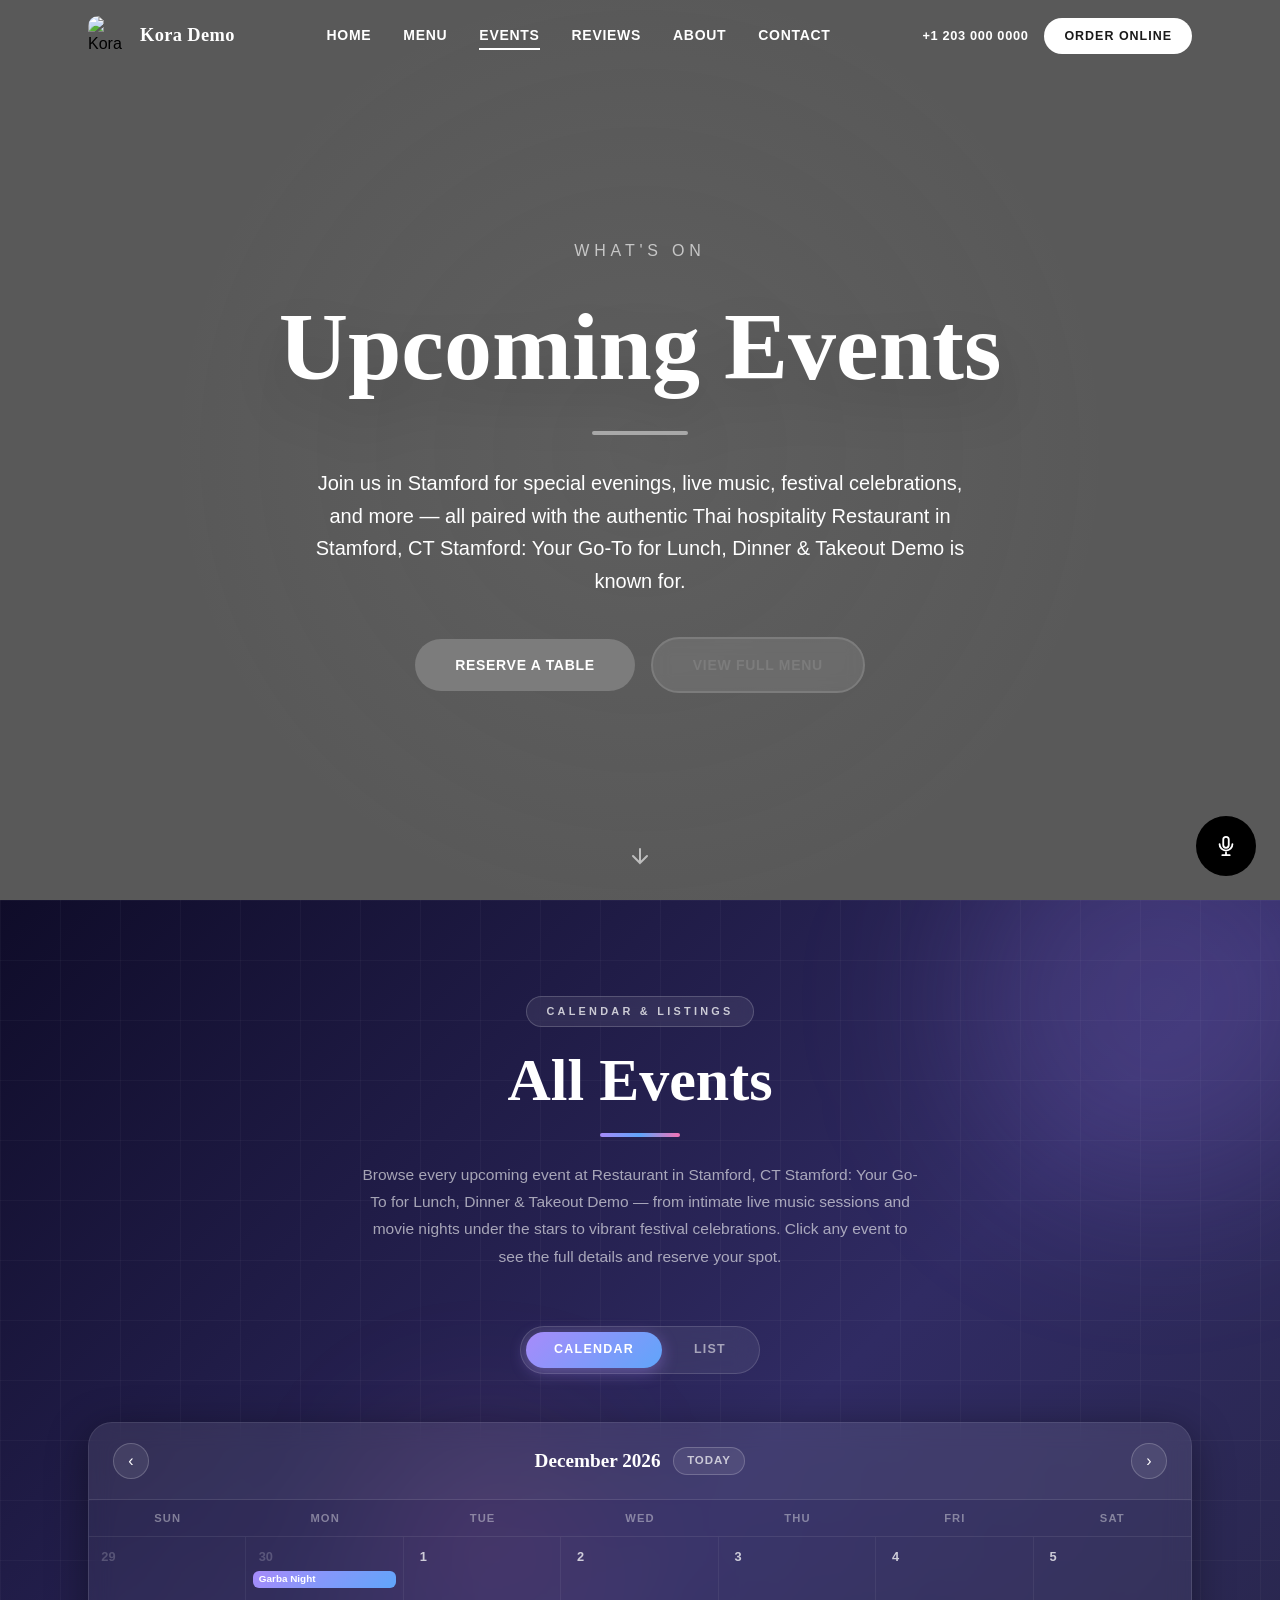
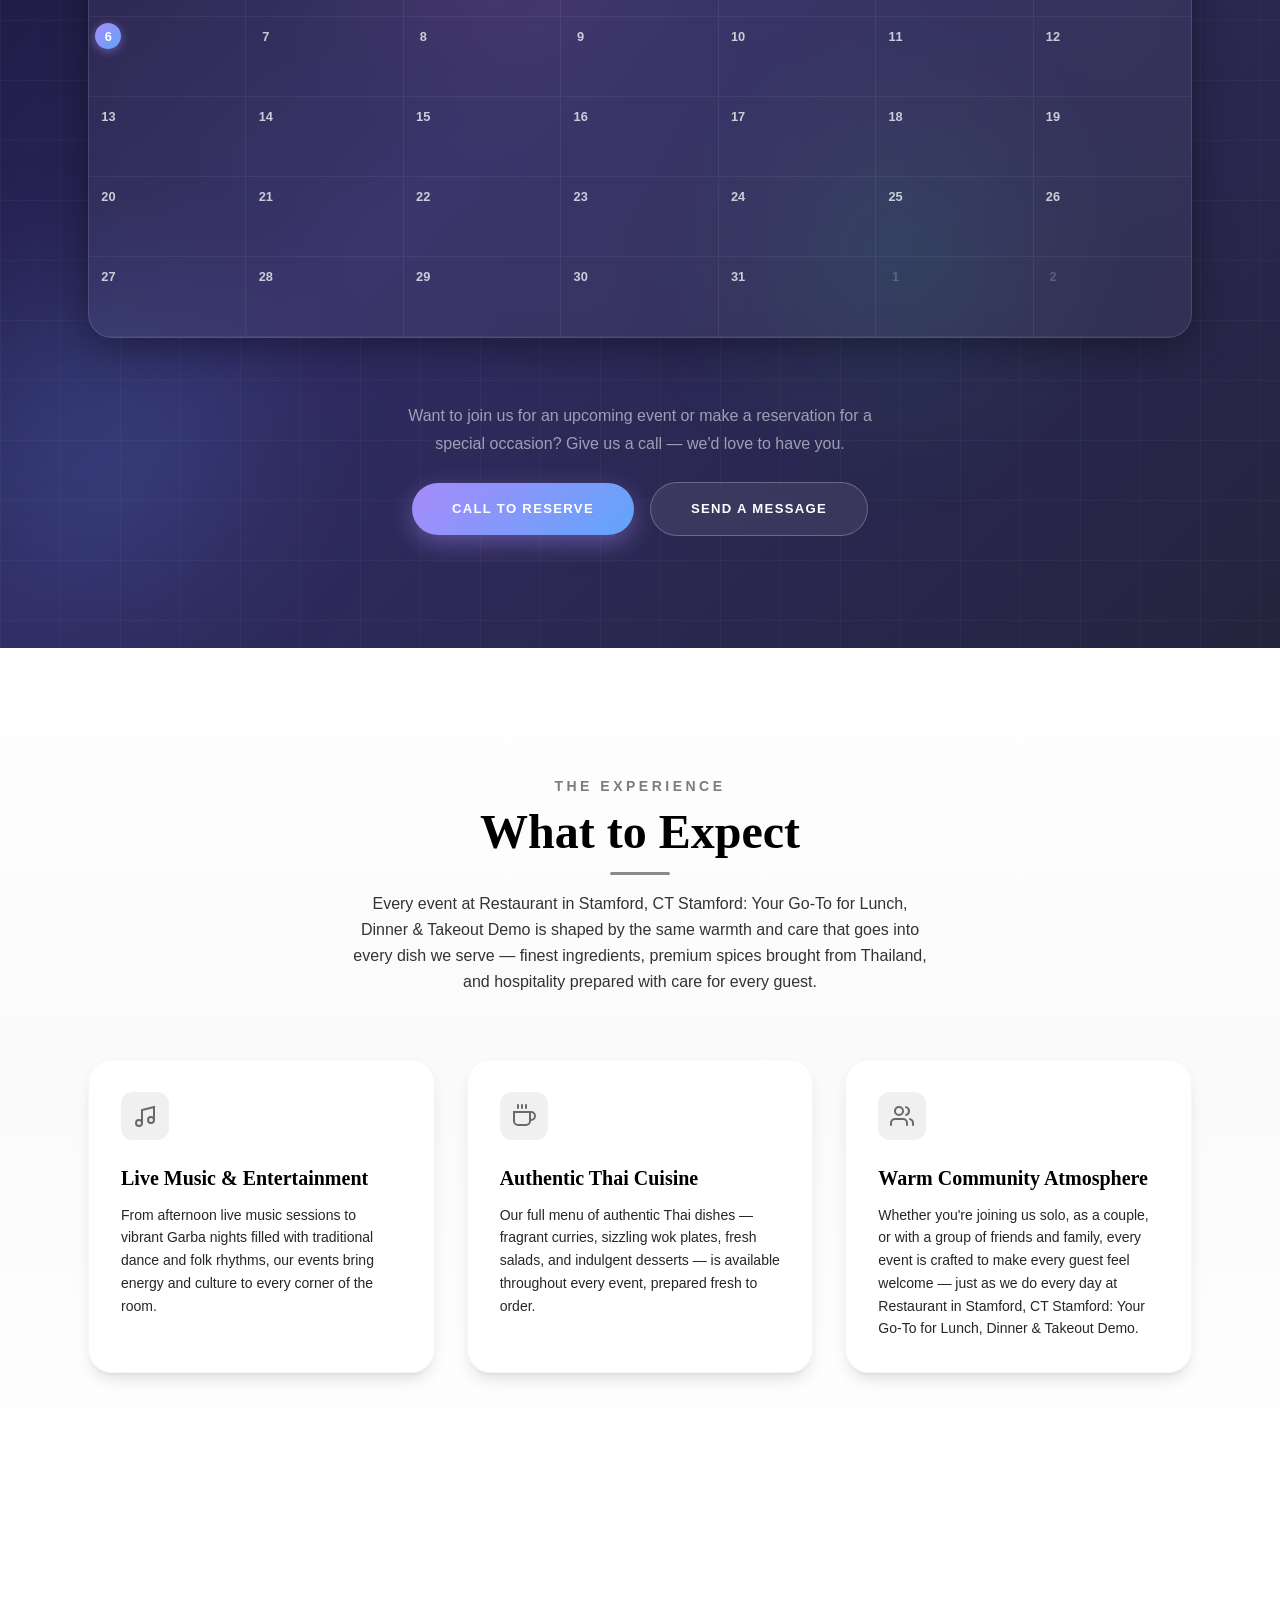
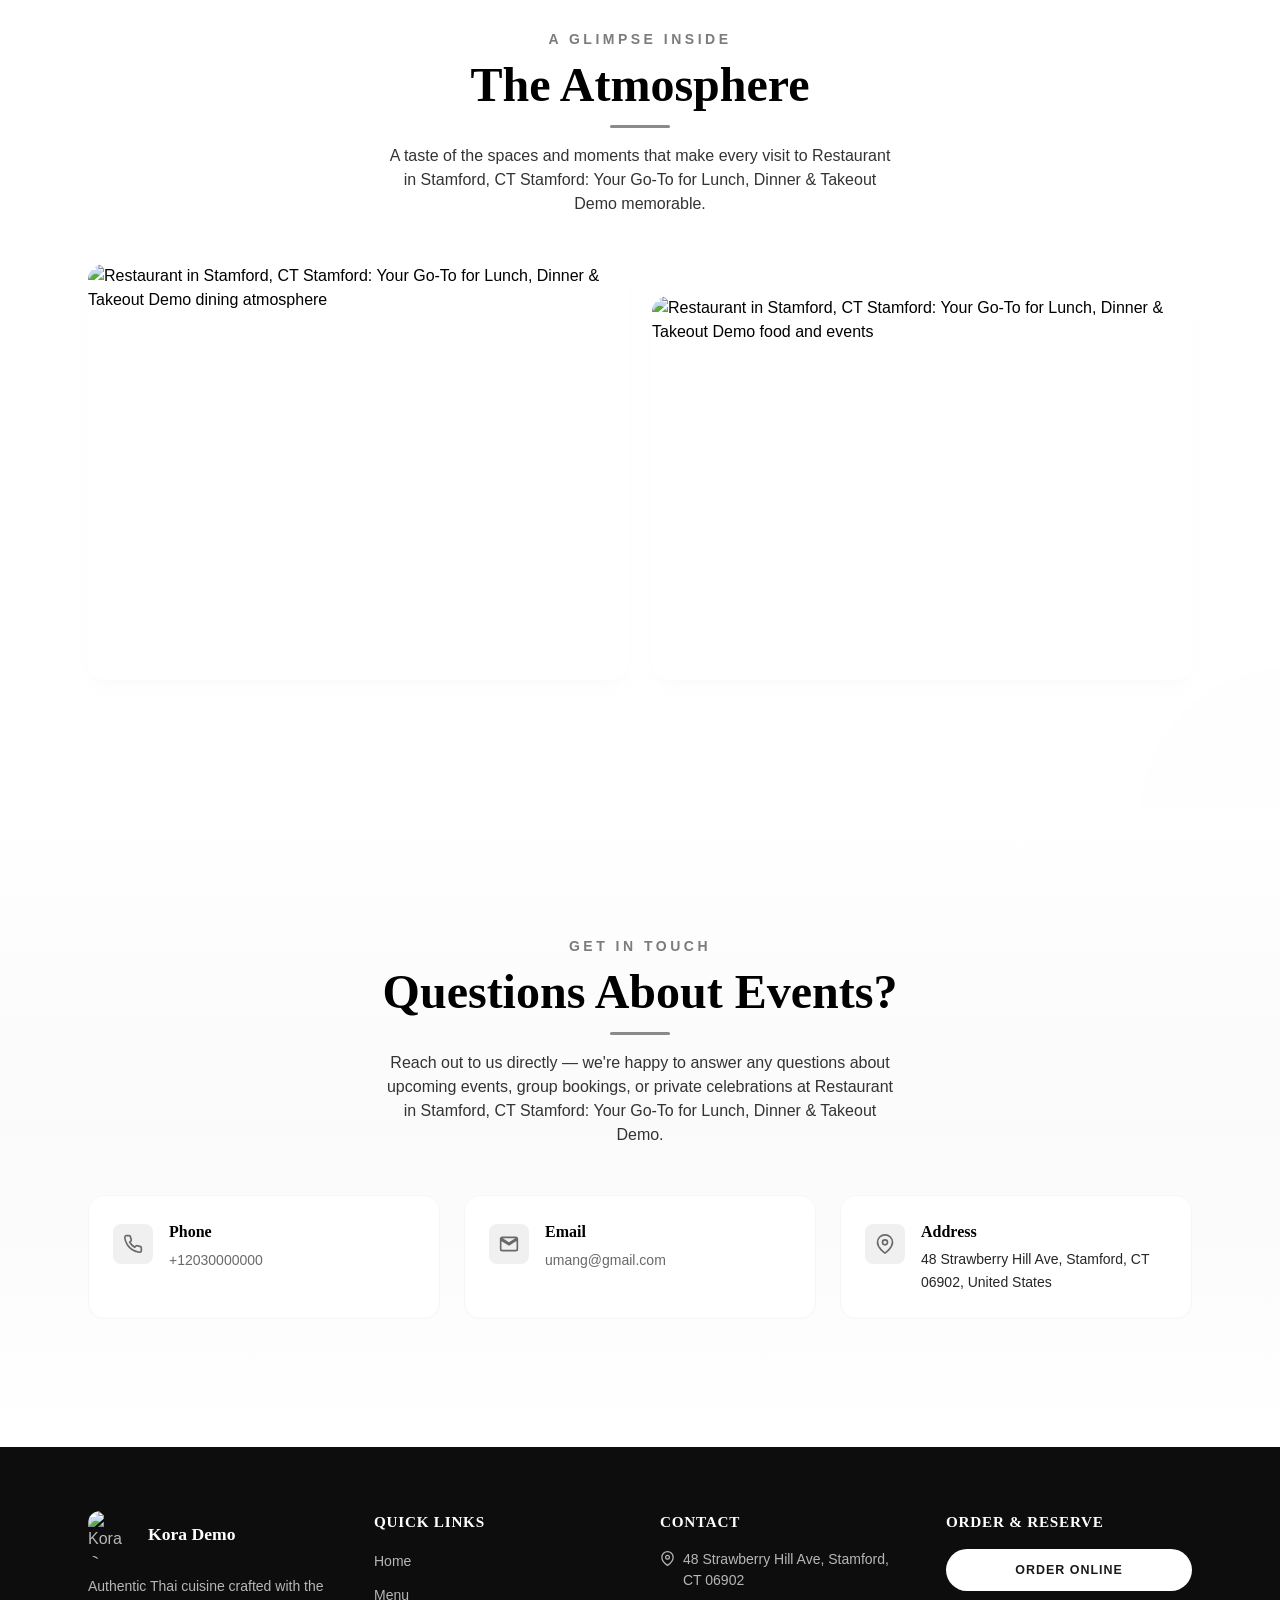
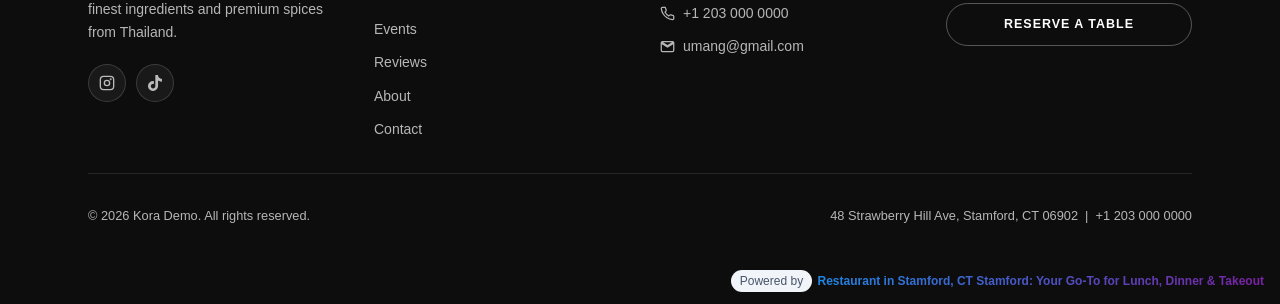
==== commit ca4f95cc: "Refactor font handling across multiple HTML and CSS files to utilize CSS variables for improved main" ====
--- a/events.html
+++ b/events.html
@@ -160,10 +160,7 @@
 window.KORA_CONFIG.features.voice.provider = "xai";
 </script>
 <!-- KORA_GOOGLE_FONTS_START -->
-<link rel="preconnect" href="https://fonts.googleapis.com">
-<link rel="preconnect" href="https://fonts.gstatic.com" crossorigin>
-<link rel="preload" as="style" href="https://fonts.googleapis.com/css2?family=Playfair+Display:wght@400;600;700&amp;family=Roboto:wght@400;600;700&amp;display=swap" onload="this.onload=null;this.rel='stylesheet'">
-<noscript><link rel="stylesheet" href="https://fonts.googleapis.com/css2?family=Playfair+Display:wght@400;600;700&amp;family=Roboto:wght@400;600;700&amp;display=swap"></noscript>
+<!-- kora:fonts --><!-- /kora:fonts -->
 <!-- KORA_GOOGLE_FONTS_END -->
 <link href="assets/kora-voice/voice-widget.css" rel="stylesheet"/>
 </head>
@@ -245,7 +242,7 @@
 <div style="display:flex;align-items:center;justify-content:space-between;padding:1.25rem 1.5rem;border-bottom:1px solid rgba(255,255,255,0.1);background:rgba(255,255,255,0.04);">
 <button onclick="evtCalPrev()" onmouseout="this.style.background='rgba(255,255,255,0.08)'" onmouseover="this.style.background='rgba(255,255,255,0.15)'" style="width:36px;height:36px;border-radius:50%;border:1px solid rgba(255,255,255,0.2);background:rgba(255,255,255,0.08);cursor:pointer;display:flex;align-items:center;justify-content:center;font-size:1rem;color:#fff;transition:all 0.2s;">‹</button>
 <div style="display:flex;align-items:center;gap:0.75rem;">
-<span id="evtCalMonthLabel" style="font-family:'Playfair Display',serif;font-size:1.2rem;font-weight:700;color:#fff;"></span>
+<span id="evtCalMonthLabel" style="font-family:var(--kora-font-heading, 'Playfair Display'), serif;font-size:1.2rem;font-weight:700;color:#fff;"></span>
 <button onclick="evtCalToday()" onmouseout="this.style.background='rgba(255,255,255,0.08)'" onmouseover="this.style.background='rgba(255,255,255,0.15)'" style="padding:0.25rem 0.85rem;border-radius:999px;border:1px solid rgba(255,255,255,0.2);background:rgba(255,255,255,0.08);font-size:0.72rem;font-weight:700;letter-spacing:0.08em;text-transform:uppercase;cursor:pointer;color:rgba(255,255,255,0.7);transition:all 0.2s;">Today</button>
 </div>
 <button onclick="evtCalNext()" onmouseout="this.style.background='rgba(255,255,255,0.08)'" onmouseover="this.style.background='rgba(255,255,255,0.15)'" style="width:36px;height:36px;border-radius:50%;border:1px solid rgba(255,255,255,0.2);background:rgba(255,255,255,0.08);cursor:pointer;display:flex;align-items:center;justify-content:center;font-size:1rem;color:#fff;transition:all 0.2s;">›</button>
@@ -513,7 +510,7 @@
     margin-bottom: 0.5rem;
   }
   .evt-list-card-title {
-    font-family: 'Playfair Display', serif;
+    font-family: var(--kora-font-heading, 'Playfair Display'), serif;
     font-size: 1.15rem;
     font-weight: 800;
     line-height: 1.25;
@@ -647,7 +644,7 @@
     backdrop-filter: blur(4px);
   }
   .evt-modal-title {
-    font-family: 'Playfair Display', serif;
+    font-family: var(--kora-font-heading, 'Playfair Display'), serif;
     font-size: 1.65rem;
     font-weight: 800;
     color: #fff;
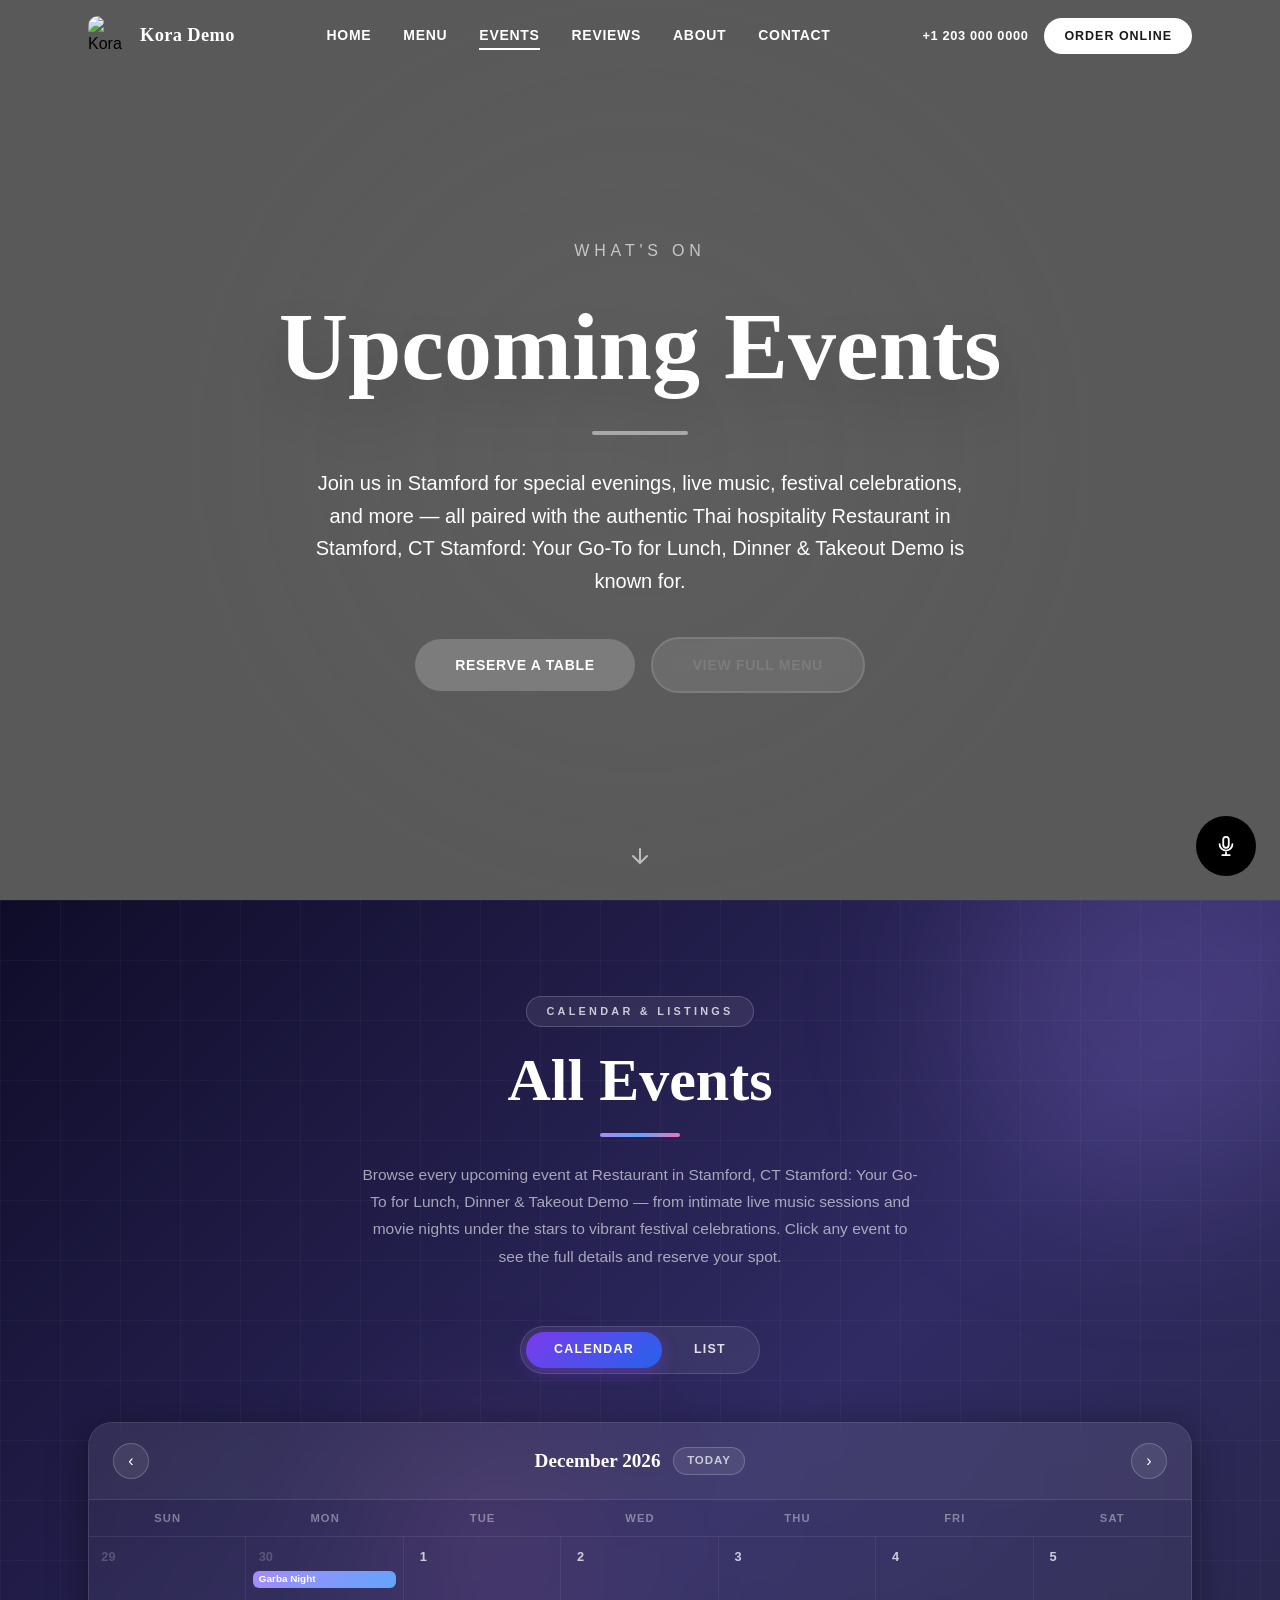
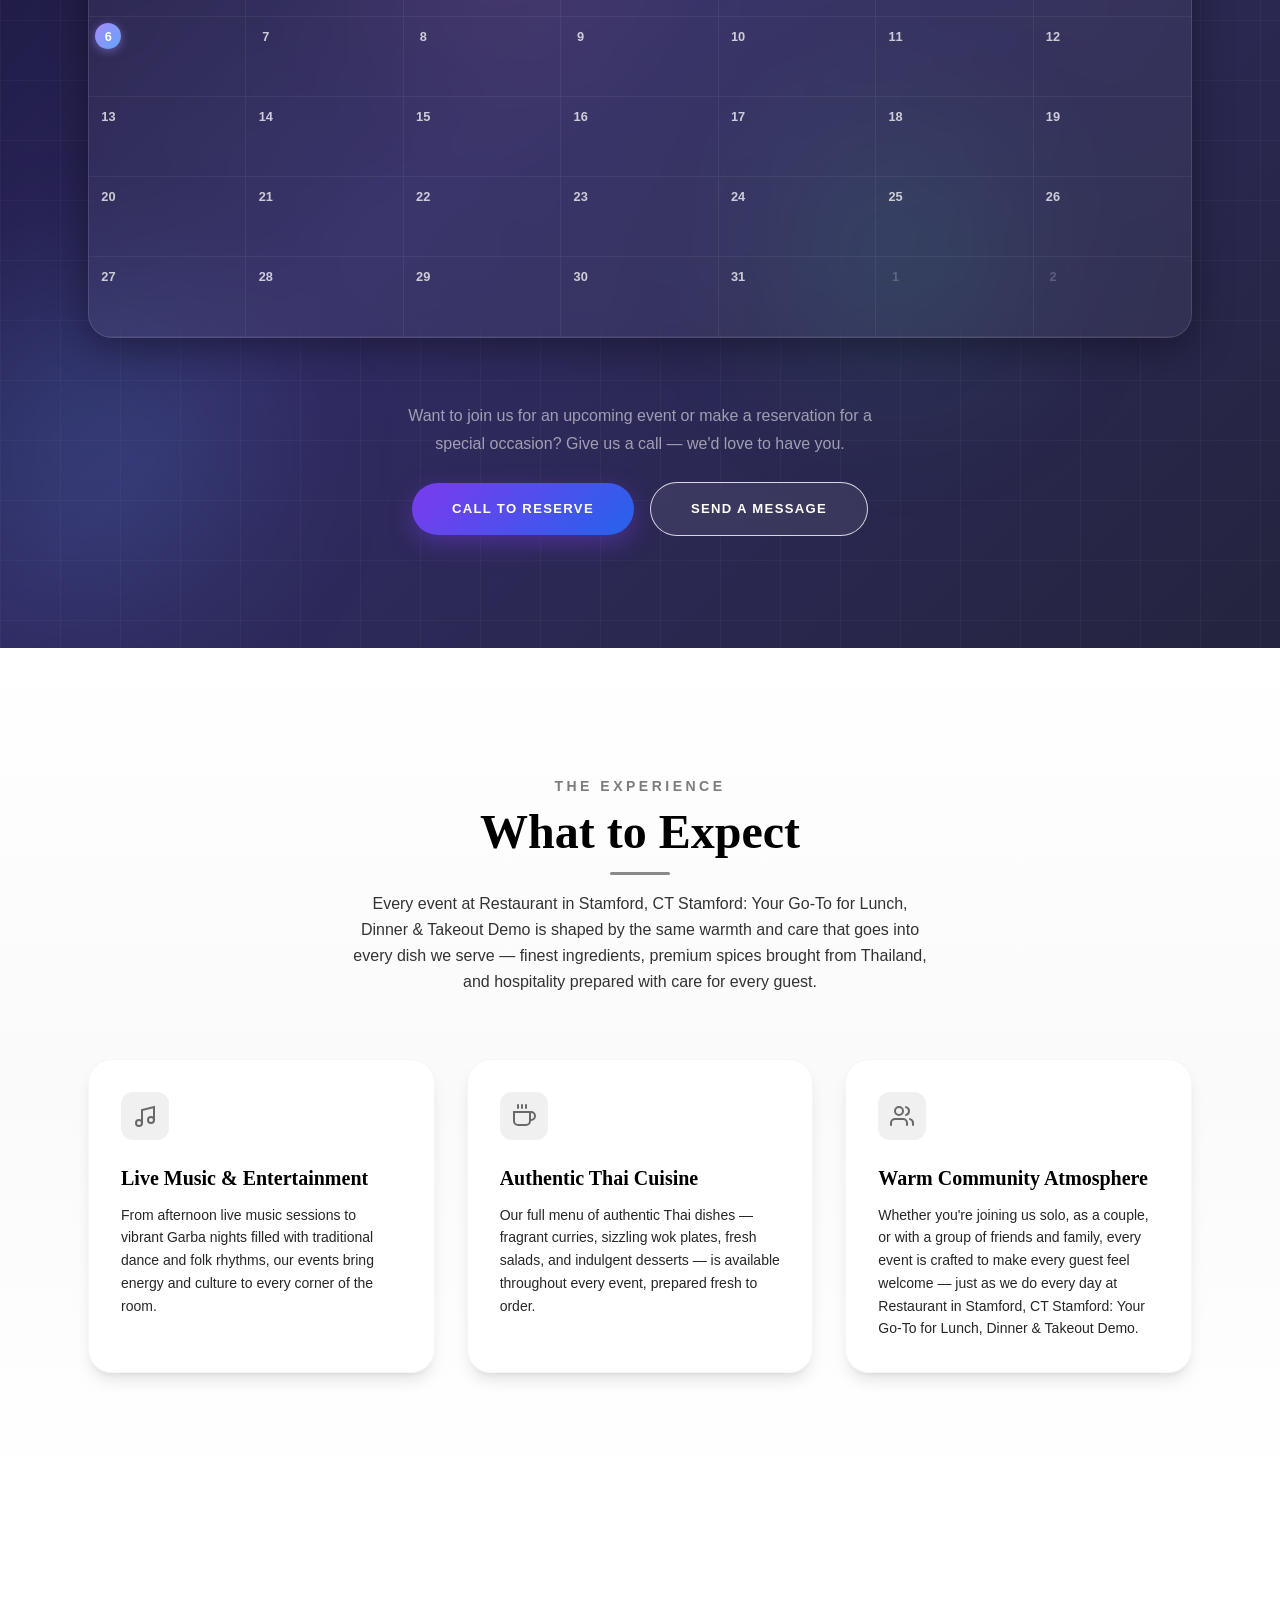
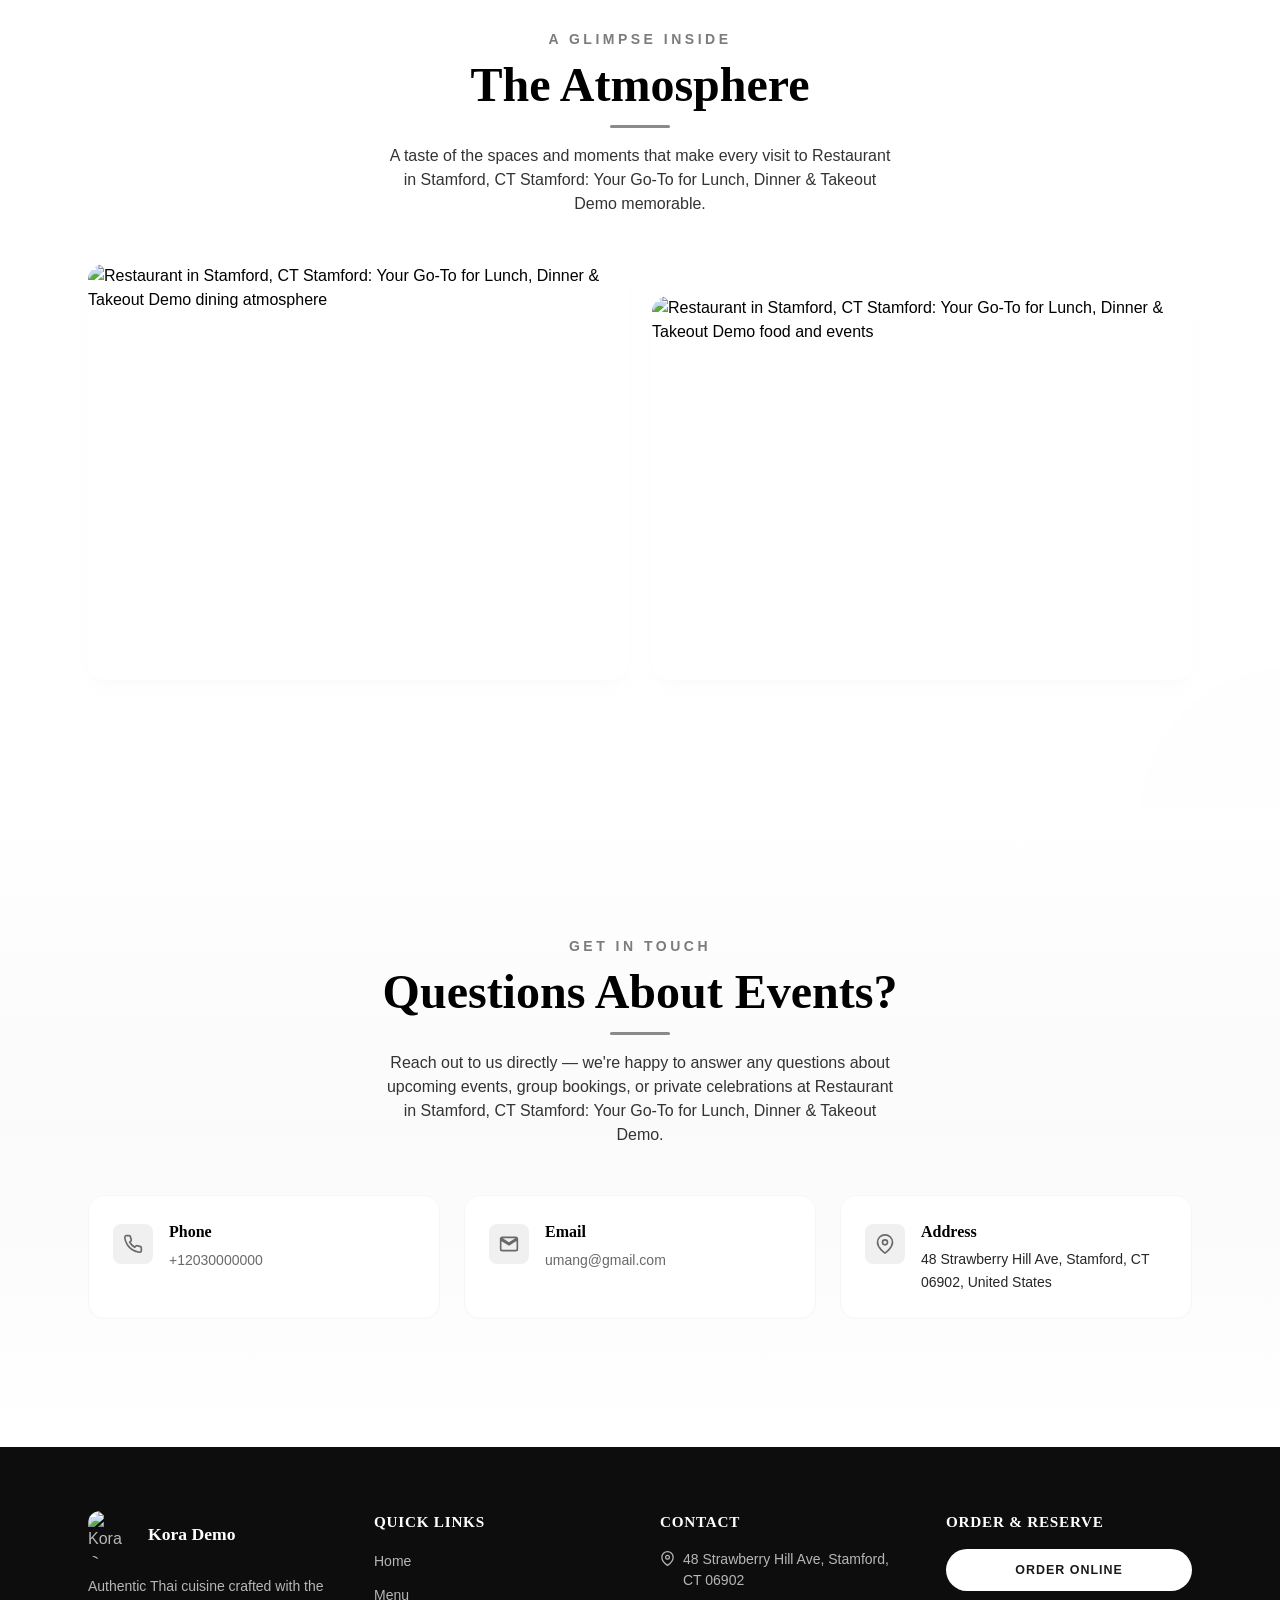
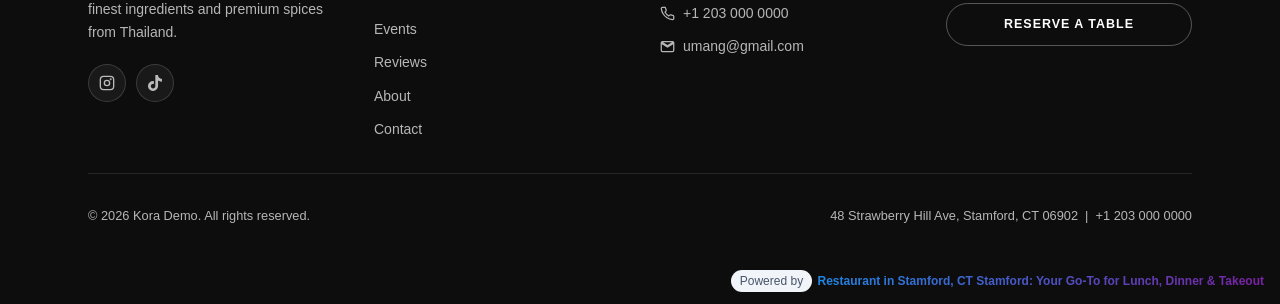
==== commit 824a5d9d: "Improve button text and border contrast to meet WCAG AA standards" ====
--- a/events.html
+++ b/events.html
@@ -200,7 +200,7 @@
 <a class="btn-primary px-10 py-4 rounded-full text-sm font-semibold uppercase tracking-wider pulse-cta" href="tel:+12030000000">
 <span>Reserve a Table</span>
 </a>
-<a class="btn-outline px-10 py-4 rounded-full text-sm font-semibold uppercase tracking-wider bg-white/10 backdrop-blur-sm border-white/40 text-white hover:bg-white hover:text-brand-800 hover:border-white" href="menu.html">
+<a class="btn-outline px-10 py-4 rounded-full text-sm font-semibold uppercase tracking-wider bg-white/10 backdrop-blur-sm border-white/80 text-white hover:bg-white hover:text-ink-900 hover:border-white" href="menu.html">
 <span>View Full Menu</span>
 </a>
 </div>
@@ -231,8 +231,8 @@
 <!-- View Toggle -->
 <div class="flex justify-center mb-12 reveal">
 <div style="display:inline-flex;background:rgba(255,255,255,0.07);border:1px solid rgba(255,255,255,0.14);border-radius:999px;padding:5px;gap:4px;backdrop-filter:blur(12px);">
-<button id="evtCalBtn" onclick="evtShowView('calendar')" style="padding:0.55rem 1.75rem;border-radius:999px;border:none;font-size:0.78rem;font-weight:800;letter-spacing:0.1em;text-transform:uppercase;cursor:pointer;background:linear-gradient(135deg,#a78bfa,#60a5fa);color:#fff;transition:all 0.3s;box-shadow:0 4px 16px rgba(167,139,250,0.4);">Calendar</button>
-<button id="evtListBtn" onclick="evtShowView('list')" style="padding:0.55rem 1.75rem;border-radius:999px;border:none;font-size:0.78rem;font-weight:800;letter-spacing:0.1em;text-transform:uppercase;cursor:pointer;background:transparent;color:rgba(255,255,255,0.55);transition:all 0.3s;">List</button>
+<button id="evtCalBtn" onclick="evtShowView('calendar')" style="padding:0.55rem 1.75rem;border-radius:999px;border:none;font-size:0.78rem;font-weight:800;letter-spacing:0.1em;text-transform:uppercase;cursor:pointer;background:linear-gradient(135deg,#7c3aed,#2563eb);color:#fff;transition:all 0.3s;box-shadow:0 4px 16px rgba(124,58,237,0.4);">Calendar</button>
+<button id="evtListBtn" onclick="evtShowView('list')" style="padding:0.55rem 1.75rem;border-radius:999px;border:none;font-size:0.78rem;font-weight:800;letter-spacing:0.1em;text-transform:uppercase;cursor:pointer;background:transparent;color:rgba(255,255,255,0.85);transition:all 0.3s;">List</button>
 </div>
 </div>
 <!-- Calendar View -->
@@ -269,10 +269,10 @@
 <div class="text-center mt-16 reveal">
 <p style="color:rgba(255,255,255,0.55);margin-bottom:1.5rem;max-width:480px;margin-left:auto;margin-right:auto;line-height:1.75;">Want to join us for an upcoming event or make a reservation for a special occasion? Give us a call — we'd love to have you.</p>
 <div class="flex flex-col sm:flex-row items-center justify-center gap-4">
-<a href="tel:+12030000000" onmouseout="this.style.transform='';this.style.boxShadow='0 8px 24px rgba(167,139,250,0.4)';" onmouseover="this.style.transform='translateY(-3px)';this.style.boxShadow='0 14px 32px rgba(167,139,250,0.55)';" style="display:inline-flex;align-items:center;justify-content:center;padding:1rem 2.5rem;border-radius:999px;background:linear-gradient(135deg,#a78bfa,#60a5fa);color:#fff;font-size:0.82rem;font-weight:800;letter-spacing:0.1em;text-transform:uppercase;text-decoration:none;box-shadow:0 8px 24px rgba(167,139,250,0.4);transition:transform 0.2s,box-shadow 0.2s;">
+<a href="tel:+12030000000" onmouseout="this.style.transform='';this.style.boxShadow='0 8px 24px rgba(124,58,237,0.4)';" onmouseover="this.style.transform='translateY(-3px)';this.style.boxShadow='0 14px 32px rgba(124,58,237,0.55)';" style="display:inline-flex;align-items:center;justify-content:center;padding:1rem 2.5rem;border-radius:999px;background:linear-gradient(135deg,#7c3aed,#2563eb);color:#fff;font-size:0.82rem;font-weight:800;letter-spacing:0.1em;text-transform:uppercase;text-decoration:none;box-shadow:0 8px 24px rgba(124,58,237,0.4);transition:transform 0.2s,box-shadow 0.2s;">
 <span>Call to Reserve</span>
 </a>
-<a href="index.html#contact" onmouseout="this.style.background='rgba(255,255,255,0.08)';this.style.borderColor='rgba(255,255,255,0.25)';" onmouseover="this.style.background='rgba(255,255,255,0.15)';this.style.borderColor='rgba(255,255,255,0.4)';" style="display:inline-flex;align-items:center;justify-content:center;padding:1rem 2.5rem;border-radius:999px;background:rgba(255,255,255,0.08);border:1px solid rgba(255,255,255,0.25);color:#fff;font-size:0.82rem;font-weight:800;letter-spacing:0.1em;text-transform:uppercase;text-decoration:none;backdrop-filter:blur(8px);transition:background 0.2s,border-color 0.2s;">
+<a href="index.html#contact" onmouseout="this.style.background='rgba(255,255,255,0.08)';this.style.borderColor='rgba(255,255,255,0.8)';this.style.color='#ffffff';" onmouseover="this.style.background='#ffffff';this.style.borderColor='#ffffff';this.style.color='#0f0c29';" style="display:inline-flex;align-items:center;justify-content:center;padding:1rem 2.5rem;border-radius:999px;background:rgba(255,255,255,0.08);border:1.5px solid rgba(255,255,255,0.8);color:#fff;font-size:0.82rem;font-weight:800;letter-spacing:0.1em;text-transform:uppercase;text-decoration:none;backdrop-filter:blur(8px);transition:all 0.2s;">
 <span>Send a Message</span>
 </a>
 </div>
@@ -789,18 +789,18 @@
     var listView = document.getElementById('evtListView');
     var calBtn = document.getElementById('evtCalBtn');
     var listBtn = document.getElementById('evtListBtn');
-    var activeGrad = 'linear-gradient(135deg,#a78bfa,#60a5fa)';
-    var activeShadow = '0 4px 16px rgba(167,139,250,0.4)';
+    var activeGrad = 'linear-gradient(135deg,#7c3aed,#2563eb)';
+    var activeShadow = '0 4px 16px rgba(124,58,237,0.4)';
     if (view === 'calendar') {
       calView.style.display = 'block';
       listView.style.display = 'none';
       calBtn.style.background = activeGrad; calBtn.style.color = '#fff'; calBtn.style.boxShadow = activeShadow;
-      listBtn.style.background = 'transparent'; listBtn.style.color = 'rgba(255,255,255,0.55)'; listBtn.style.boxShadow = 'none';
+      listBtn.style.background = 'transparent'; listBtn.style.color = 'rgba(255,255,255,0.85)'; listBtn.style.boxShadow = 'none';
     } else {
       calView.style.display = 'none';
       listView.style.display = 'block';
       listBtn.style.background = activeGrad; listBtn.style.color = '#fff'; listBtn.style.boxShadow = activeShadow;
-      calBtn.style.background = 'transparent'; calBtn.style.color = 'rgba(255,255,255,0.55)'; calBtn.style.boxShadow = 'none';
+      calBtn.style.background = 'transparent'; calBtn.style.color = 'rgba(255,255,255,0.85)'; calBtn.style.boxShadow = 'none';
     }
   }
 
